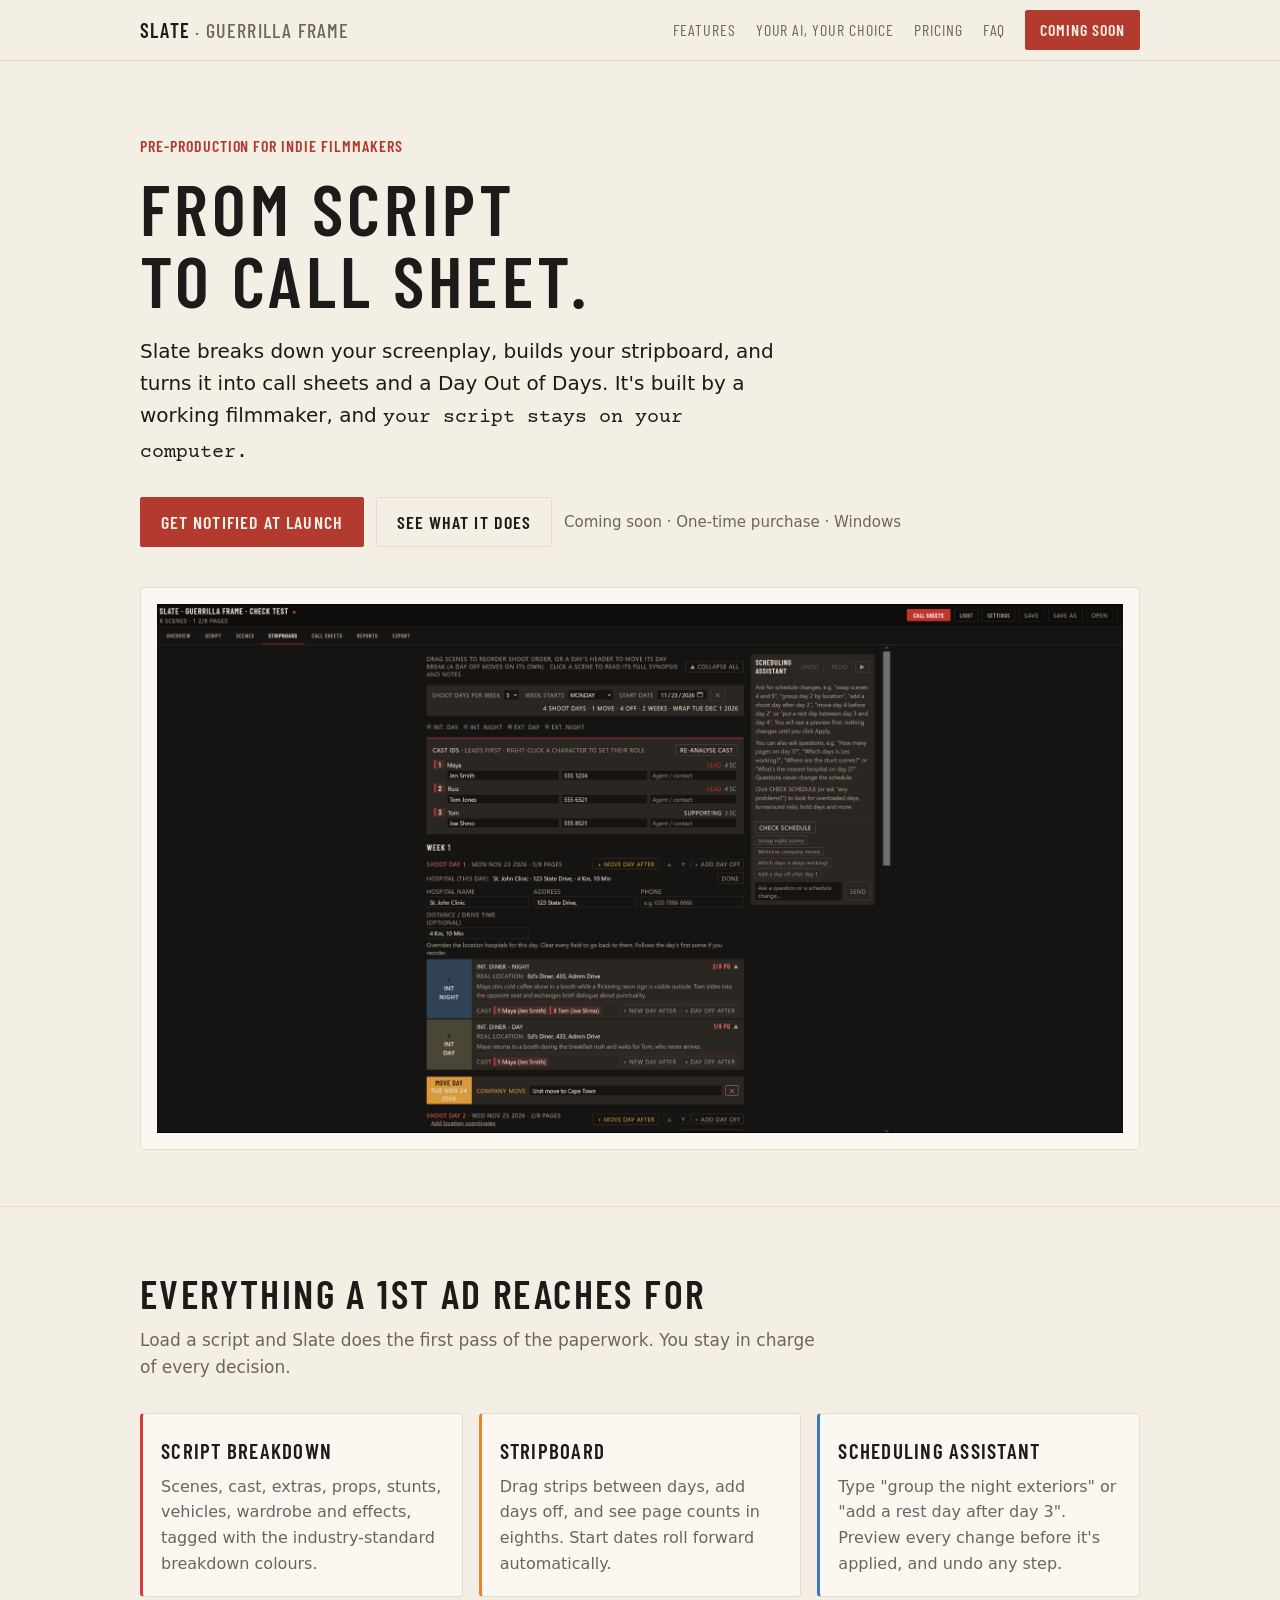
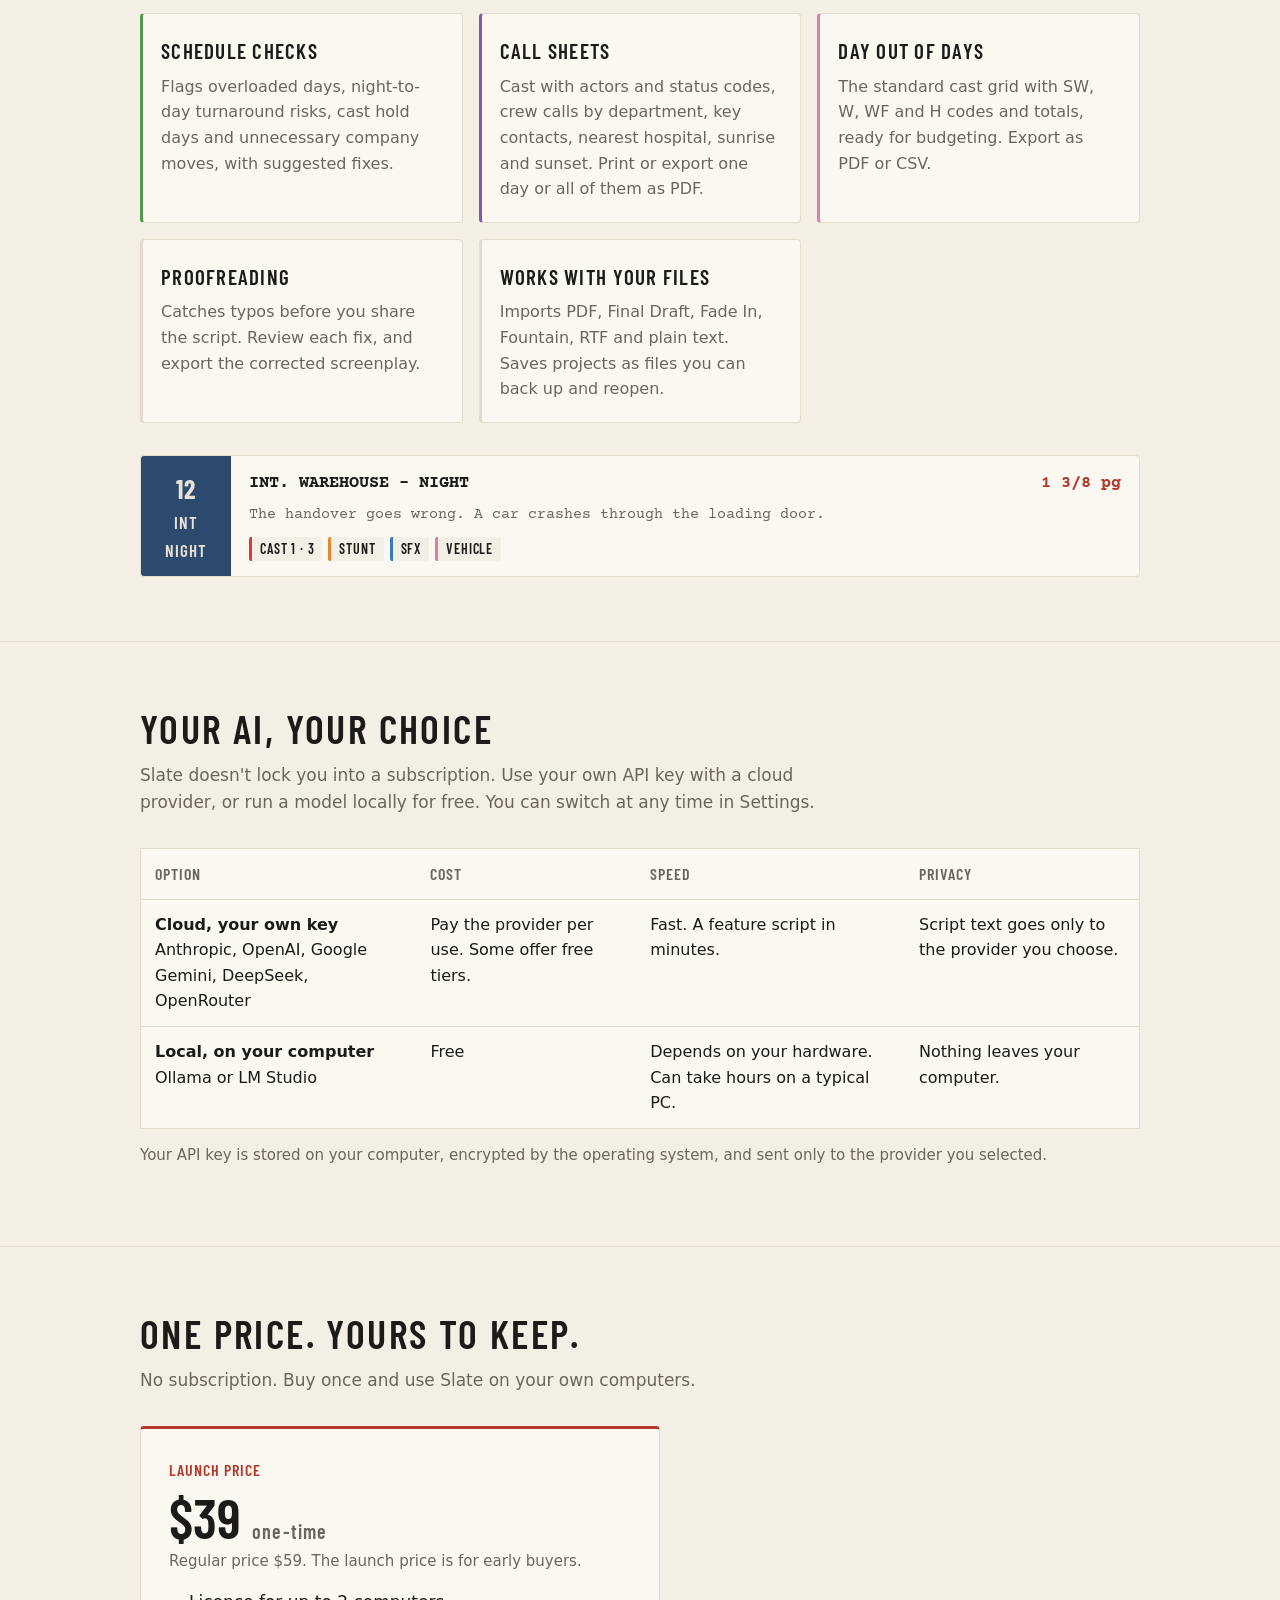
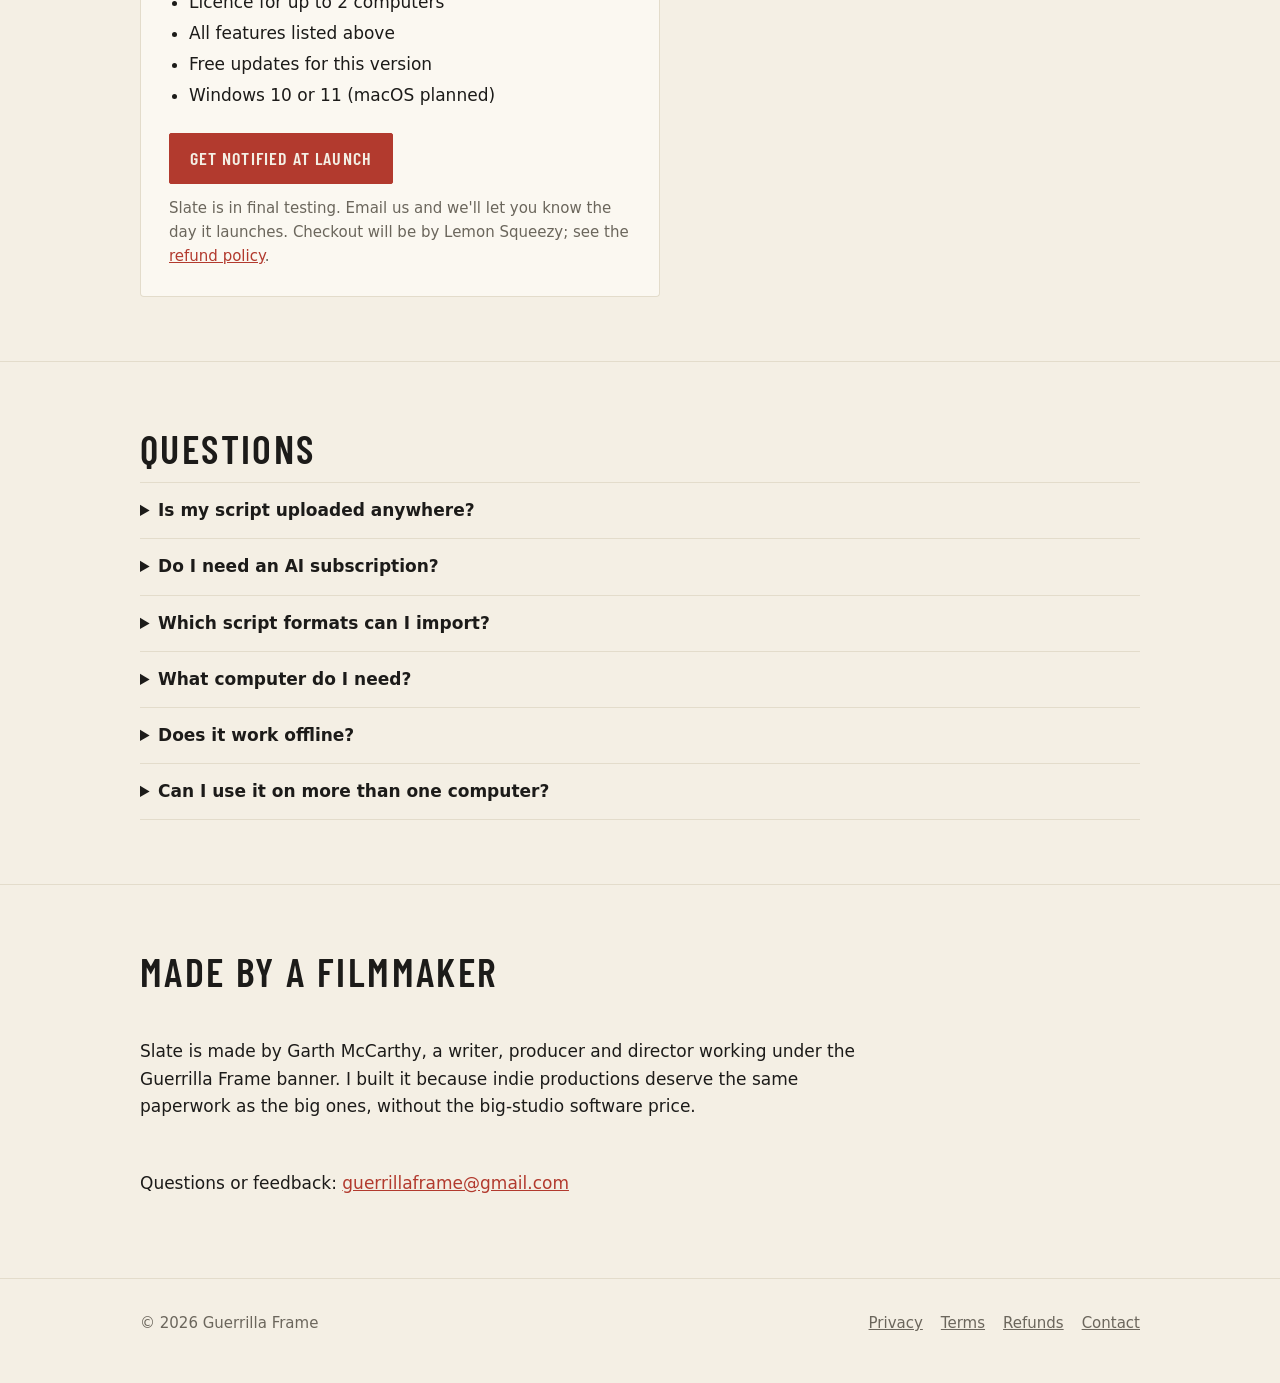
==== index.html @ 8485ee30 "Add files via upload" ====
<!DOCTYPE html>
<html lang="en">
<head>
  <meta charset="utf-8">
  <meta name="viewport" content="width=device-width, initial-scale=1">
  <title>Slate · Script breakdown and scheduling for indie filmmakers · Guerrilla Frame</title>
  <meta name="description" content="Slate breaks down your screenplay, builds a stripboard, and produces call sheets and Day Out of Days reports. A one-time purchase for indie and micro-budget filmmakers.">
  <link rel="preconnect" href="https://fonts.googleapis.com">
  <link rel="preconnect" href="https://fonts.gstatic.com" crossorigin>
  <link href="https://fonts.googleapis.com/css2?family=Barlow+Condensed:wght@500;600&family=Courier+Prime:wght@400;700&display=swap" rel="stylesheet">
  <link rel="stylesheet" href="styles.css">
</head>
<body>

<header class="site-header">
  <div class="wrap">
    <a class="brand" href="#top">Slate <span>· Guerrilla Frame</span></a>
    <nav class="nav">
      <a href="#features">Features</a>
      <a href="#ai">Your AI, your choice</a>
      <a href="#pricing">Pricing</a>
      <a href="#faq">FAQ</a>
      <!-- EDIT at launch: change to "Buy Slate" linking to your Lemon Squeezy checkout -->
      <a class="btn btn-primary" href="#pricing">Coming soon</a>
    </nav>
  </div>
</header>

<main id="top">

  <!-- HERO -->
  <div class="hero">
    <div class="wrap">
      <p class="kicker">Pre-production for indie filmmakers</p>
      <h1>From script<br>to call sheet.</h1>
      <p class="lede">Slate breaks down your screenplay, builds your stripboard, and turns it into call sheets and a Day Out of Days. It's built by a working filmmaker, and <span class="mono">your script stays on your computer.</span></p>
      <div class="cta-row">
        <!-- EDIT at launch: change to "Buy Slate" linking to your Lemon Squeezy checkout -->
        <a class="btn btn-primary" href="mailto:guerrillaframe@gmail.com?subject=Notify%20me%20when%20Slate%20launches">Get notified at launch</a>
        <a class="btn btn-ghost" href="#features">See what it does</a>
        <span class="cta-note">Coming soon · One-time purchase · Windows</span>
      </div>

      <div class="shot"><img src="img/stripboard.png" alt="Slate stripboard with the scheduling assistant"></div>
    </div>
  </div>

  <!-- FEATURES -->
  <section id="features">
    <div class="wrap">
      <h2>Everything a 1st AD reaches for</h2>
      <p class="section-intro">Load a script and Slate does the first pass of the paperwork. You stay in charge of every decision.</p>

      <div class="grid">
        <div class="card c-cast">
          <h3>Script breakdown</h3>
          <p>Scenes, cast, extras, props, stunts, vehicles, wardrobe and effects, tagged with the industry-standard breakdown colours.</p>
        </div>
        <div class="card c-stunt">
          <h3>Stripboard</h3>
          <p>Drag strips between days, add days off, and see page counts in eighths. Start dates roll forward automatically.</p>
        </div>
        <div class="card c-sfx">
          <h3>Scheduling assistant</h3>
          <p>Type "group the night exteriors" or "add a rest day after day 3". Preview every change before it's applied, and undo any step.</p>
        </div>
        <div class="card c-extras">
          <h3>Schedule checks</h3>
          <p>Flags overloaded days, night-to-day turnaround risks, cast hold days and unnecessary company moves, with suggested fixes.</p>
        </div>
        <div class="card c-props">
          <h3>Call sheets</h3>
          <p>Cast with actors and status codes, crew calls by department, key contacts, nearest hospital, sunrise and sunset. Print or export one day or all of them as PDF.</p>
        </div>
        <div class="card c-vehicle">
          <h3>Day Out of Days</h3>
          <p>The standard cast grid with SW, W, WF and H codes and totals, ready for budgeting. Export as PDF or CSV.</p>
        </div>
        <div class="card">
          <h3>Proofreading</h3>
          <p>Catches typos before you share the script. Review each fix, and export the corrected screenplay.</p>
        </div>
        <div class="card">
          <h3>Works with your files</h3>
          <p>Imports PDF, Final Draft, Fade In, Fountain, RTF and plain text. Saves projects as files you can back up and reopen.</p>
        </div>
      </div>

      <div class="strip" aria-label="Example stripboard strip">
        <div class="strip-num"><b>12</b><span>INT</span><span>NIGHT</span></div>
        <div class="strip-body">
          <div class="strip-head"><span>INT. WAREHOUSE - NIGHT</span><span class="pg">1 3/8 pg</span></div>
          <p>The handover goes wrong. A car crashes through the loading door.</p>
          <div class="tags">
            <span class="strip-tag t-cast">Cast 1 · 3</span>
            <span class="strip-tag t-stunt">Stunt</span>
            <span class="strip-tag t-sfx">SFX</span>
            <span class="strip-tag t-veh">Vehicle</span>
          </div>
        </div>
      </div>
    </div>
  </section>

  <!-- AI CHOICE -->
  <section id="ai">
    <div class="wrap">
      <h2>Your AI, your choice</h2>
      <p class="section-intro">Slate doesn't lock you into a subscription. Use your own API key with a cloud provider, or run a model locally for free. You can switch at any time in Settings.</p>

      <div class="table-scroll">
        <table>
          <thead>
            <tr><th>Option</th><th>Cost</th><th>Speed</th><th>Privacy</th></tr>
          </thead>
          <tbody>
            <tr>
              <td><b>Cloud, your own key</b><br>Anthropic, OpenAI, Google Gemini, DeepSeek, OpenRouter</td>
              <td>Pay the provider per use. Some offer free tiers.</td>
              <td>Fast. A feature script in minutes.</td>
              <td>Script text goes only to the provider you choose.</td>
            </tr>
            <tr>
              <td><b>Local, on your computer</b><br>Ollama or LM Studio</td>
              <td>Free</td>
              <td>Depends on your hardware. Can take hours on a typical PC.</td>
              <td>Nothing leaves your computer.</td>
            </tr>
          </tbody>
        </table>
      </div>
      <p class="cta-note" style="margin-top:14px">Your API key is stored on your computer, encrypted by the operating system, and sent only to the provider you selected.</p>
    </div>
  </section>

  <!-- PRICING -->
  <section id="pricing">
    <div class="wrap">
      <h2>One price. Yours to keep.</h2>
      <p class="section-intro">No subscription. Buy once and use Slate on your own computers.</p>

      <div class="price-box">
        <p class="kicker" style="margin-bottom:6px">Launch price</p>
        <p class="price">$39 <small>one-time</small></p>
        <p class="cta-note" style="margin:0">Regular price $59. The launch price is for early buyers.</p>
        <ul>
          <!-- EDIT: match the activation limit you set in Lemon Squeezy -->
          <li>Licence for up to 2 computers</li>
          <li>All features listed above</li>
          <li>Free updates for this version</li>
          <li>Windows 10 or 11 (macOS planned)</li>
        </ul>
        <!-- EDIT at launch: change to "Buy Slate" linking to your Lemon Squeezy checkout -->
        <a class="btn btn-primary" href="mailto:guerrillaframe@gmail.com?subject=Notify%20me%20when%20Slate%20launches">Get notified at launch</a>
        <p class="cta-note" style="margin:12px 0 0">Slate is in final testing. Email us and we'll let you know the day it launches. Checkout will be by Lemon Squeezy; see the <a href="refunds.html">refund policy</a>.</p>
      </div>
    </div>
  </section>

  <!-- FAQ -->
  <section id="faq">
    <div class="wrap">
      <h2>Questions</h2>
      <details>
        <summary>Is my script uploaded anywhere?</summary>
        <p>Not by Slate. Projects are saved on your computer. If you use a cloud AI provider, the script text is sent to that provider to do the analysis, under their terms. If you use a local model through Ollama or LM Studio, nothing leaves your computer.</p>
      </details>
      <details>
        <summary>Do I need an AI subscription?</summary>
        <p>No. You can run a free local model, or use your own API key with a cloud provider and pay only for what you use.</p>
      </details>
      <details>
        <summary>Which script formats can I import?</summary>
        <p>PDF (with selectable text), Final Draft (.fdx), Fade In, Fountain, RTF and plain text.</p>
      </details>
      <details>
        <summary>What computer do I need?</summary>
        <p>Windows 10 or 11. Cloud AI works on any reasonable machine. Running AI locally needs a strong computer: a recent graphics card with at least 12 GB of video memory and 32 GB or more of RAM is a sensible starting point, and it is much slower than cloud AI.</p>
      </details>
      <details>
        <summary>Does it work offline?</summary>
        <p>Yes, with a local AI model. Your schedule, call sheets and reports are always available offline. Weather forecasts need an internet connection; sunrise and sunset don't.</p>
      </details>
      <details>
        <summary>Can I use it on more than one computer?</summary>
        <!-- EDIT: match your activation limit -->
        <p>Yes, on up to 2 computers. You can move your licence to a new computer from Settings.</p>
      </details>
    </div>
  </section>

  <!-- ABOUT -->
  <section id="about">
    <div class="wrap"><div class="about">
      <h2>Made by a filmmaker</h2>
      <!-- EDIT: personalise this -->
      <p>Slate is made by Garth McCarthy, a writer, producer and director working under the Guerrilla Frame banner. I built it because indie productions deserve the same paperwork as the big ones, without the big-studio software price.</p>
      <!-- EDIT: replace with your contact address -->
      <p>Questions or feedback: <a href="mailto:guerrillaframe@gmail.com">guerrillaframe@gmail.com</a></p>
    </div></div>
  </section>

</main>

<footer>
  <div class="wrap">
    <span>© <span id="year">2026</span> Guerrilla Frame</span>
    <nav>
      <a href="privacy.html">Privacy</a>
      <a href="terms.html">Terms</a>
      <a href="refunds.html">Refunds</a>
      <a href="mailto:guerrillaframe@gmail.com">Contact</a>
    </nav>
  </div>
</footer>

<script>
  document.getElementById('year').textContent = new Date().getFullYear();
</script>
</body>
</html>
---- styles.css ----
/* Guerrilla Frame / Slate site styles
   Light theme "Script page", dark theme "Darkroom" (follows the visitor's OS setting). */

:root {
  --bg: #F4EFE4;
  --panel: #FBF8F1;
  --rule: #E3DCCB;
  --text: #1C1B19;
  --text-muted: #6B665C;
  --accent: #B23A2E;
  --accent-text: #F4EFE4;
  --info: #8FB3D9;
  --cast: #D93B3B;
  --stunt: #E8862E;
  --extras: #4E9A4A;
  --sfx: #3B78C2;
  --props: #8456B8;
  --vehicle: #E07AA8;
  --header-bg: #F4EFE4;
}

@media (prefers-color-scheme: dark) {
  :root {
    --bg: #161412;
    --panel: #2A2622;
    --rule: #3A3530;
    --text: #E8E1D6;
    --text-muted: #A39A8C;
    --accent: #C2352B;
    --accent-text: #E8E1D6;
    --info: #D99A3D;
    --header-bg: #0E0D0C;
  }
}

* { box-sizing: border-box; }

html { scroll-behavior: smooth; }

body {
  margin: 0;
  background: var(--bg);
  color: var(--text);
  font: 17px/1.6 system-ui, -apple-system, "Segoe UI", Roboto, sans-serif;
}

a { color: var(--accent); }
a:hover { text-decoration: none; }

.wrap { max-width: 1040px; margin: 0 auto; padding: 0 20px; }

/* Header */
.site-header {
  background: var(--header-bg);
  border-bottom: 1px solid var(--rule);
  position: sticky; top: 0; z-index: 10;
}
.site-header .wrap {
  display: flex; align-items: center; justify-content: space-between;
  gap: 16px; min-height: 60px;
}
.brand, .nav a, h1, h2, h3, .kicker, .btn, .strip-tag, th {
  font-family: "Barlow Condensed", system-ui, sans-serif;
  text-transform: uppercase;
  letter-spacing: 0.06em;
}
.brand { font-weight: 600; font-size: 20px; color: var(--text); text-decoration: none; }
.brand span { color: var(--text-muted); font-weight: 500; }
.nav { display: flex; gap: 20px; align-items: center; flex-wrap: wrap; }
.nav a { color: var(--text-muted); text-decoration: none; font-size: 16px; }
.nav a:hover { color: var(--text); }

/* Buttons */
.btn {
  display: inline-block; padding: 10px 20px; border-radius: 2px;
  font-weight: 600; font-size: 18px; text-decoration: none;
  border: 1px solid var(--accent);
}
.btn-primary { background: var(--accent); color: var(--accent-text); }
.btn-primary:hover { filter: brightness(1.08); }
.btn-ghost { color: var(--text); border-color: var(--rule); }
.btn-ghost:hover { border-color: var(--text-muted); }
.nav .btn { color: var(--accent-text); padding: 6px 14px; font-size: 16px; }

/* Hero */
.hero { padding: 72px 0 56px; border-bottom: 1px solid var(--rule); }
.kicker { color: var(--accent); font-size: 16px; font-weight: 600; margin: 0 0 12px; }
h1 { font-size: clamp(40px, 7vw, 72px); line-height: 1; margin: 0 0 20px; font-weight: 600; }
.lede { font-size: 20px; max-width: 640px; margin: 0 0 28px; }
.lede .mono, .mono { font-family: "Courier Prime", "Courier New", monospace; }
.cta-row { display: flex; gap: 12px; flex-wrap: wrap; align-items: center; }
.cta-note { color: var(--text-muted); font-size: 15px; }

/* Sections */
section { padding: 64px 0; border-bottom: 1px solid var(--rule); }
h2 { font-size: clamp(28px, 4vw, 40px); margin: 0 0 12px; font-weight: 600; line-height: 1.1; }
.section-intro { color: var(--text-muted); max-width: 680px; margin: 0 0 32px; }
h3 { font-size: 21px; margin: 0 0 6px; font-weight: 600; }

/* Screenshot placeholders */
.shot {
  margin-top: 40px; border: 1px solid var(--rule); border-radius: 4px;
  background: var(--panel); aspect-ratio: 16 / 9;
  display: flex; align-items: center; justify-content: center;
  color: var(--text-muted); font-family: "Courier Prime", monospace; font-size: 15px;
  text-align: center; padding: 16px; overflow: hidden;
}
.shot img { width: 100%; height: 100%; object-fit: cover; display: block; }

/* Feature grid */
.grid { display: grid; grid-template-columns: repeat(auto-fit, minmax(280px, 1fr)); gap: 16px; }
.card {
  background: var(--panel); border: 1px solid var(--rule); border-radius: 4px;
  padding: 20px 20px 20px 18px; border-left: 3px solid var(--rule);
}
.card p { margin: 0; color: var(--text-muted); font-size: 16px; }
.card.c-cast { border-left-color: var(--cast); }
.card.c-stunt { border-left-color: var(--stunt); }
.card.c-extras { border-left-color: var(--extras); }
.card.c-sfx { border-left-color: var(--sfx); }
.card.c-props { border-left-color: var(--props); }
.card.c-vehicle { border-left-color: var(--vehicle); }

/* Strip sample */
.strip {
  display: grid; grid-template-columns: 90px 1fr; margin-top: 32px;
  border: 1px solid var(--rule); border-radius: 4px; overflow: hidden; background: var(--panel);
}
.strip-num {
  background: #2C4A6E; color: #E8E1D6; display: flex; flex-direction: column;
  align-items: center; justify-content: center; font-family: "Barlow Condensed", sans-serif;
  font-weight: 600; letter-spacing: 0.06em; padding: 12px 4px;
}
.strip-num b { font-size: 26px; }
.strip-body { padding: 14px 18px; }
.strip-head { font-family: "Courier Prime", monospace; font-weight: 700; display: flex; justify-content: space-between; gap: 8px; }
.strip-head .pg { color: var(--accent); }
.strip-body p { margin: 6px 0 10px; font-family: "Courier Prime", monospace; color: var(--text-muted); font-size: 15px; }
.tags { display: flex; gap: 6px; flex-wrap: wrap; }
.strip-tag { font-size: 14px; padding: 1px 8px; border-radius: 2px; border-left: 3px solid; background: var(--bg); font-weight: 600; }
.t-cast { border-color: var(--cast); }
.t-stunt { border-color: var(--stunt); }
.t-sfx { border-color: var(--sfx); }
.t-veh { border-color: var(--vehicle); }

/* AI choice table */
table { width: 100%; border-collapse: collapse; background: var(--panel); border: 1px solid var(--rule); }
th, td { text-align: left; padding: 12px 14px; border-bottom: 1px solid var(--rule); vertical-align: top; }
th { font-size: 16px; color: var(--text-muted); font-weight: 600; }
td { font-size: 16px; }
tr:last-child td { border-bottom: 0; }
.table-scroll { overflow-x: auto; }

/* Pricing */
.price-box {
  background: var(--panel); border: 1px solid var(--rule); border-top: 3px solid var(--accent);
  border-radius: 4px; padding: 28px; max-width: 520px;
}
.price { font-family: "Barlow Condensed", sans-serif; font-size: 56px; font-weight: 600; line-height: 1; margin: 0 0 4px; }
.price small { font-size: 20px; color: var(--text-muted); letter-spacing: 0.06em; }
.price-box ul { padding-left: 20px; margin: 16px 0 24px; }
.price-box li { margin-bottom: 4px; }

/* FAQ */
details { border-bottom: 1px solid var(--rule); padding: 14px 0; }
details:first-of-type { border-top: 1px solid var(--rule); }
summary { cursor: pointer; font-weight: 600; }
details p { margin: 10px 0 0; color: var(--text-muted); }

/* About */
.about { display: grid; grid-template-columns: 1fr; gap: 16px; max-width: 720px; }

/* Footer */
footer { padding: 32px 0 48px; color: var(--text-muted); font-size: 15px; }
footer .wrap { display: flex; justify-content: space-between; gap: 16px; flex-wrap: wrap; }
footer a { color: var(--text-muted); }
footer nav { display: flex; gap: 18px; flex-wrap: wrap; }

/* Legal pages */
.legal { padding: 48px 0 64px; max-width: 760px; }
.legal h1 { font-size: clamp(34px, 5vw, 48px); }
.legal h2 { font-size: 26px; margin-top: 36px; }
.draft-note {
  border: 1px solid var(--accent); border-radius: 2px; padding: 12px 16px;
  color: var(--accent); font-size: 15px; margin: 0 0 28px;
}

/* Focus visibility */
a:focus-visible, summary:focus-visible { outline: 2px solid var(--info); outline-offset: 2px; }

@media (max-width: 640px) {
  .nav a:not(.btn) { display: none; }
  .hero { padding: 48px 0 40px; }
  section { padding: 48px 0; }
  .strip { grid-template-columns: 64px 1fr; }
}
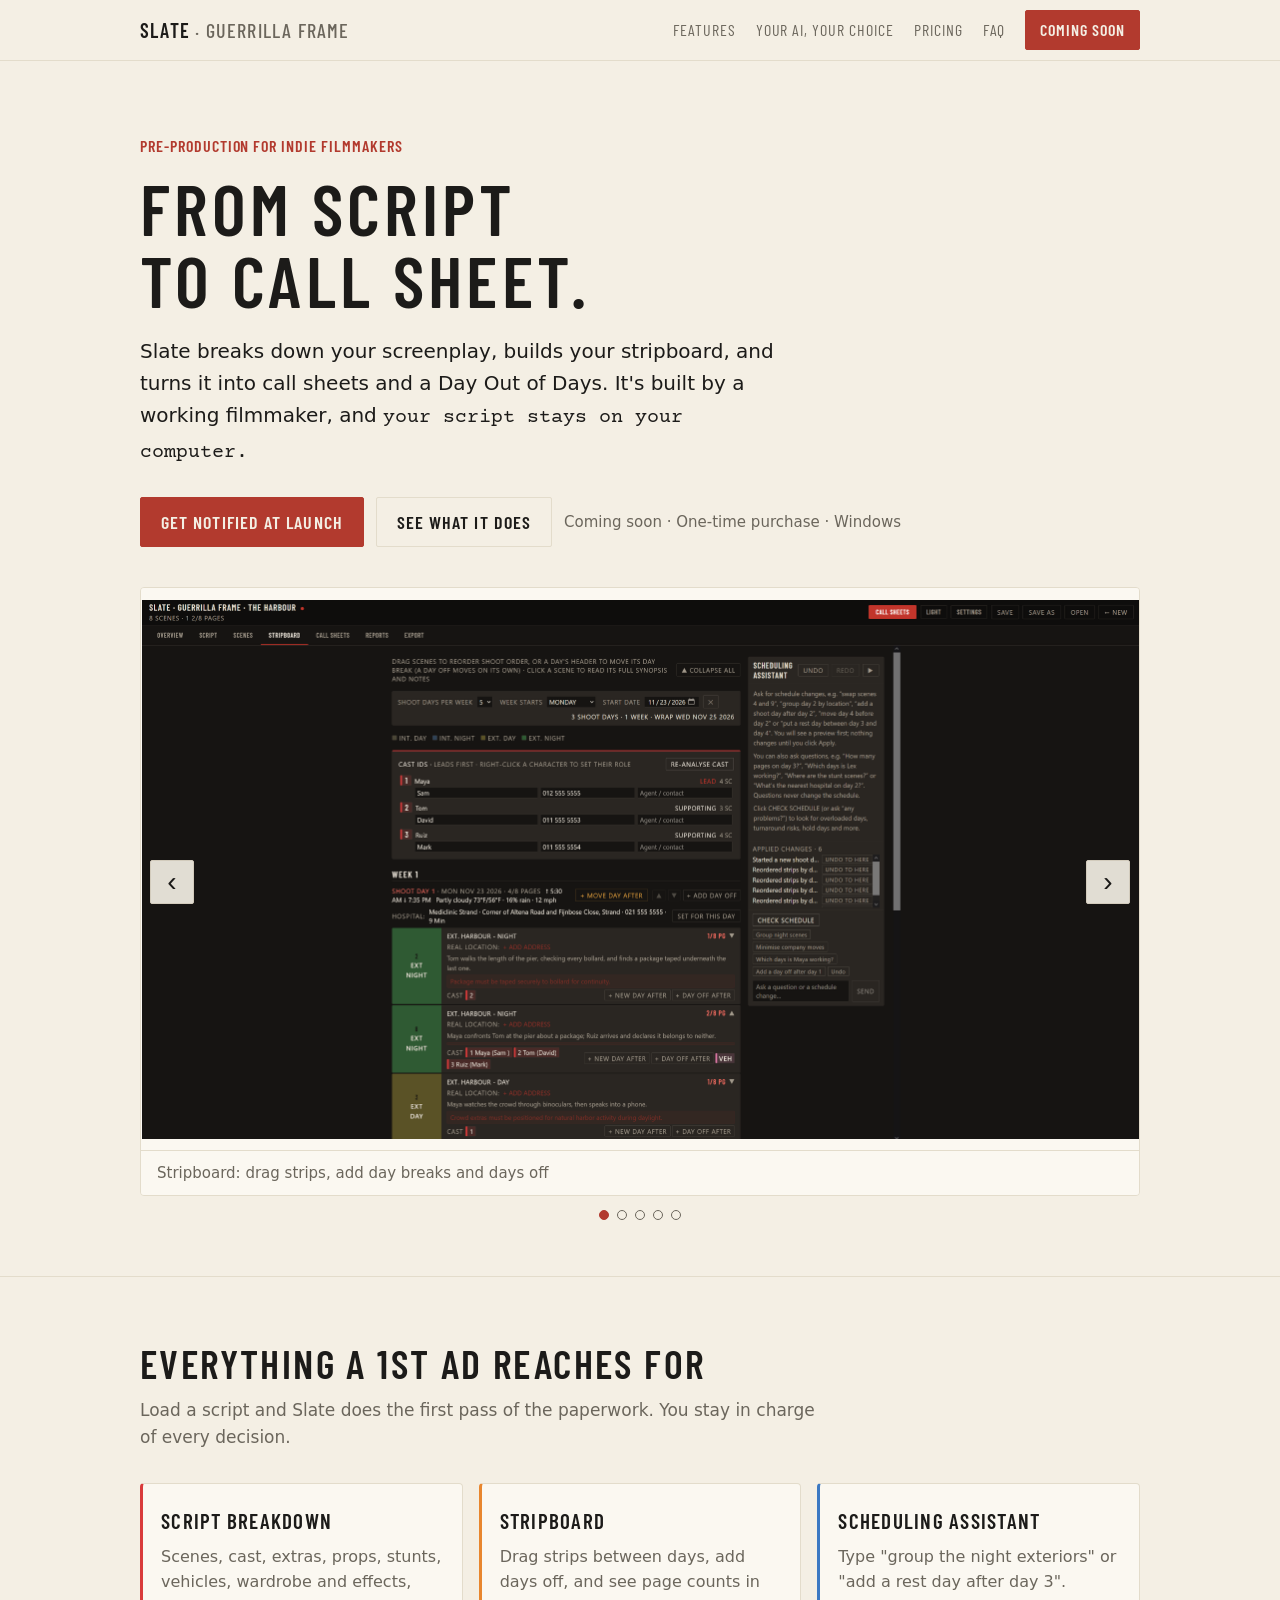
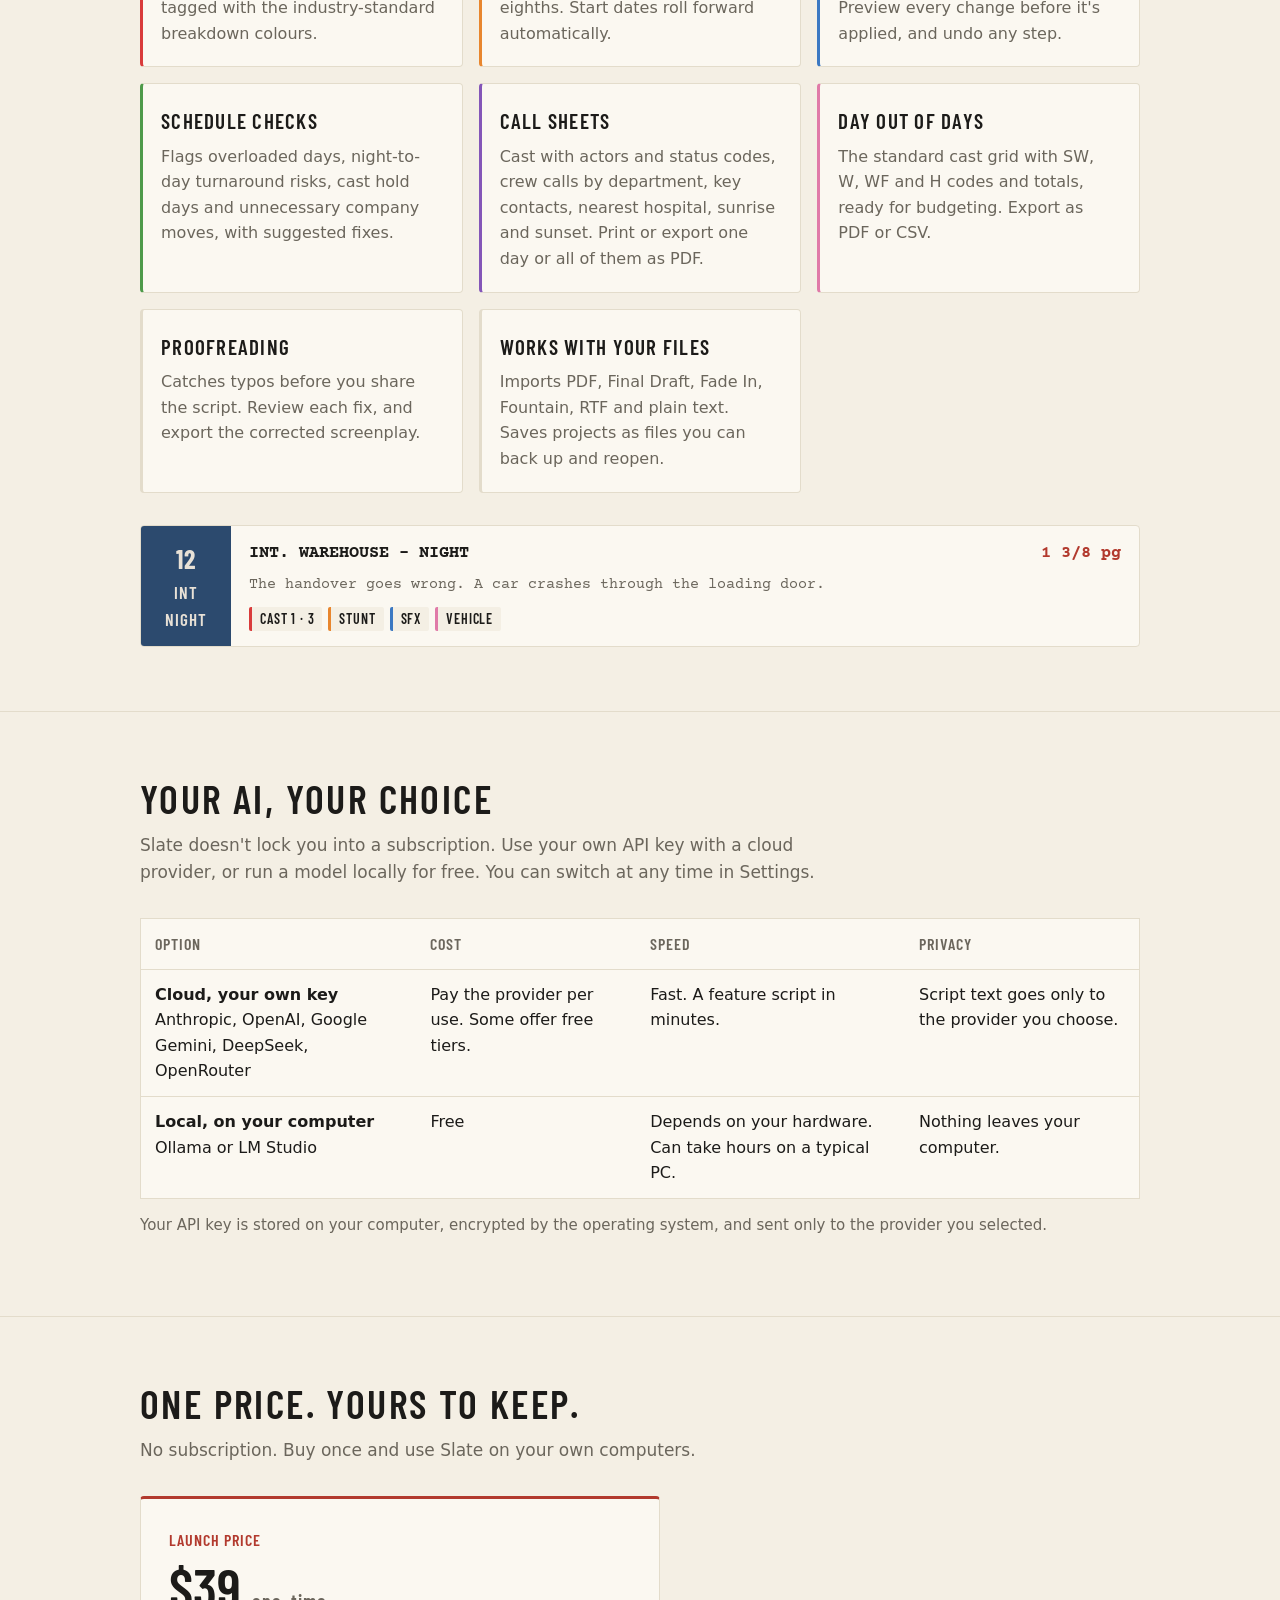
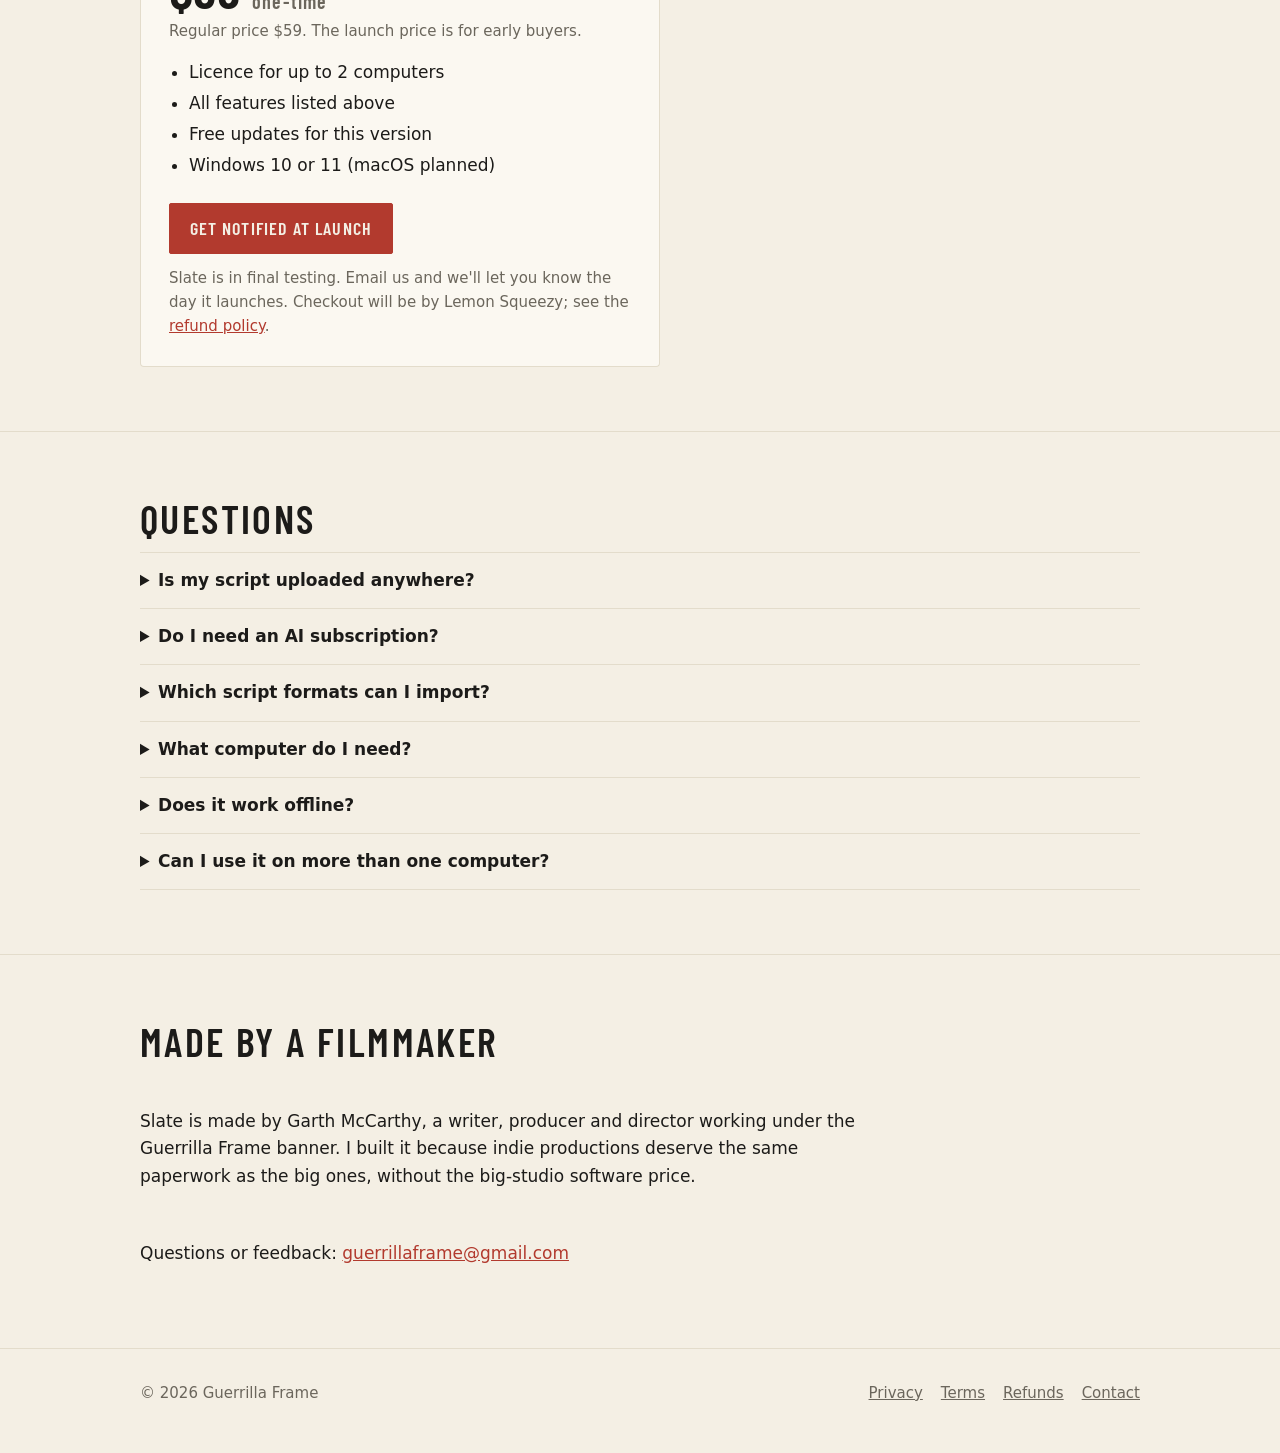
==== commit adea6865: "Add files via upload" ====
--- a/index.html
+++ b/index.html
@@ -41,7 +41,22 @@
         <span class="cta-note">Coming soon · One-time purchase · Windows</span>
       </div>
 
-      <div class="shot"><img src="img/stripboard.png" alt="Slate stripboard with the scheduling assistant"></div>
+      <!-- Screenshot gallery. To add a slide, copy one <figure> block and change the image name and caption. -->
+      <div class="gallery" aria-roledescription="carousel" aria-label="Slate screenshots">
+        <div class="gallery-track" tabindex="0">
+          <figure class="slide"><img src="img/stripboard.png" alt="Stripboard with shoot days, day off and colour-coded strips"><figcaption>Stripboard: drag strips, add day breaks and days off</figcaption></figure>
+          <figure class="slide"><img src="img/assistant.png" alt="Scheduling assistant chat with a proposed change" loading="lazy"><figcaption>Scheduling assistant: ask in plain English, preview, apply or undo</figcaption></figure>
+          <figure class="slide"><img src="img/script-1.png" alt="Script view with highlighted breakdown elements" loading="lazy"><figcaption>Script view with every element highlighted</figcaption></figure>
+          <figure class="slide"><img src="img/scene-breakdown-1.png" alt="Scene breakdown sheet" loading="lazy"><figcaption>Scene breakdown in the industry-standard colour code</figcaption></figure>
+          <figure class="slide"><img src="img/call-sheet-1.png" alt="Call sheet header with key contacts" loading="lazy"><figcaption>Call sheets with key contacts, hospital and sun times</figcaption></figure>
+          <figure class="slide"><img src="img/call-sheet-2.png" alt="Call sheet cast and crew calls" loading="lazy"><figcaption>Cast and crew calls, printable per day</figcaption></figure>
+          <figure class="slide"><img src="img/dood.png" alt="Day Out of Days report" loading="lazy"><figcaption>Day Out of Days with SW, W, WF and H codes</figcaption></figure>
+          <figure class="slide"><img src="img/overview.png" alt="Project overview" loading="lazy"><figcaption>Project overview: cast, locations and totals</figcaption></figure>
+        </div>
+        <button class="gallery-btn prev" type="button" aria-label="Previous screenshot">&#8249;</button>
+        <button class="gallery-btn next" type="button" aria-label="Next screenshot">&#8250;</button>
+        <div class="gallery-dots" role="tablist" aria-label="Choose screenshot"></div>
+      </div>
     </div>
   </div>
 
@@ -216,6 +231,66 @@
 
 <script>
   document.getElementById('year').textContent = new Date().getFullYear();
+
+  // Screenshot gallery: arrows, dots, keyboard and swipe (swipe uses native scroll snapping).
+  (function () {
+    var gallery = document.querySelector('.gallery');
+    if (!gallery) return;
+    var track = gallery.querySelector('.gallery-track');
+    var slides = Array.prototype.slice.call(track.querySelectorAll('.slide'));
+    var dotsBox = gallery.querySelector('.gallery-dots');
+    var current = 0;
+
+    slides.forEach(function (slide, i) {
+      var dot = document.createElement('button');
+      dot.type = 'button';
+      dot.setAttribute('role', 'tab');
+      dot.setAttribute('aria-label', 'Screenshot ' + (i + 1) + ' of ' + slides.length);
+      dot.addEventListener('click', function () { go(i); });
+      dotsBox.appendChild(dot);
+    });
+    var dots = Array.prototype.slice.call(dotsBox.children);
+
+    function go(i) {
+      i = (i + slides.length) % slides.length;
+      track.scrollTo({ left: slides[i].offsetLeft - track.offsetLeft, behavior: 'smooth' });
+    }
+    function mark(i) {
+      current = i;
+      dots.forEach(function (d, j) { d.setAttribute('aria-selected', j === i ? 'true' : 'false'); });
+    }
+
+    gallery.querySelector('.prev').addEventListener('click', function () { go(current - 1); });
+    gallery.querySelector('.next').addEventListener('click', function () { go(current + 1); });
+    track.addEventListener('keydown', function (e) {
+      if (e.key === 'ArrowLeft') { e.preventDefault(); go(current - 1); }
+      if (e.key === 'ArrowRight') { e.preventDefault(); go(current + 1); }
+    });
+
+    var t;
+    track.addEventListener('scroll', function () {
+      clearTimeout(t);
+      t = setTimeout(function () {
+        var i = Math.round(track.scrollLeft / track.clientWidth);
+        mark(Math.max(0, Math.min(slides.length - 1, i)));
+      }, 60);
+    });
+
+    // Hide slides whose image is missing, so a not-yet-uploaded screenshot never shows as broken.
+    slides.forEach(function (slide) {
+      var img = slide.querySelector('img');
+      img.addEventListener('error', function () {
+        var i = slides.indexOf(slide);
+        slide.remove(); slides.splice(i, 1);
+        if (dots[i]) { dots[i].remove(); dots.splice(i, 1); }
+        if (slides.length <= 1) gallery.classList.add('single');
+        dots.forEach(function (d, j) { d.setAttribute('aria-label', 'Screenshot ' + (j + 1) + ' of ' + slides.length); });
+        mark(Math.min(current, slides.length - 1));
+      });
+    });
+
+    mark(0);
+  })();
 </script>
 </body>
 </html>
--- a/styles.css
+++ b/styles.css
@@ -194,3 +194,38 @@
   section { padding: 48px 0; }
   .strip { grid-template-columns: 64px 1fr; }
 }
+
+/* Screenshot gallery */
+.gallery { position: relative; margin-top: 40px; }
+.gallery-track {
+  display: flex; overflow-x: auto; scroll-snap-type: x mandatory;
+  scroll-behavior: smooth; border: 1px solid var(--rule); border-radius: 4px;
+  background: var(--panel); scrollbar-width: none;
+}
+.gallery-track::-webkit-scrollbar { display: none; }
+.gallery-track:focus-visible { outline: 2px solid var(--info); outline-offset: 2px; }
+.slide { flex: 0 0 100%; margin: 0; scroll-snap-align: start; }
+.slide img { display: block; width: 100%; aspect-ratio: 16 / 9; object-fit: contain; background: var(--panel); }
+.slide figcaption {
+  padding: 10px 16px; font-size: 15px; color: var(--text-muted);
+  border-top: 1px solid var(--rule);
+}
+.gallery-btn {
+  position: absolute; top: calc(50% - 22px); transform: translateY(-50%);
+  width: 44px; height: 44px; border-radius: 2px; border: 1px solid var(--rule);
+  background: var(--bg); color: var(--text); font-size: 28px; line-height: 1;
+  cursor: pointer; opacity: 0.92;
+}
+.gallery-btn:hover { border-color: var(--text-muted); opacity: 1; }
+.gallery-btn:focus-visible { outline: 2px solid var(--info); outline-offset: 2px; }
+.gallery-btn.prev { left: 10px; }
+.gallery-btn.next { right: 10px; }
+.gallery-dots { display: flex; justify-content: center; gap: 8px; margin-top: 14px; }
+.gallery-dots button {
+  width: 10px; height: 10px; padding: 0; border-radius: 50%;
+  border: 1px solid var(--text-muted); background: transparent; cursor: pointer;
+}
+.gallery-dots button[aria-selected="true"] { background: var(--accent); border-color: var(--accent); }
+.gallery.single .gallery-btn, .gallery.single .gallery-dots { display: none; }
+@media (max-width: 640px) { .gallery-btn { width: 36px; height: 36px; font-size: 22px; } }
+@media (prefers-reduced-motion: reduce) { .gallery-track { scroll-behavior: auto; } }
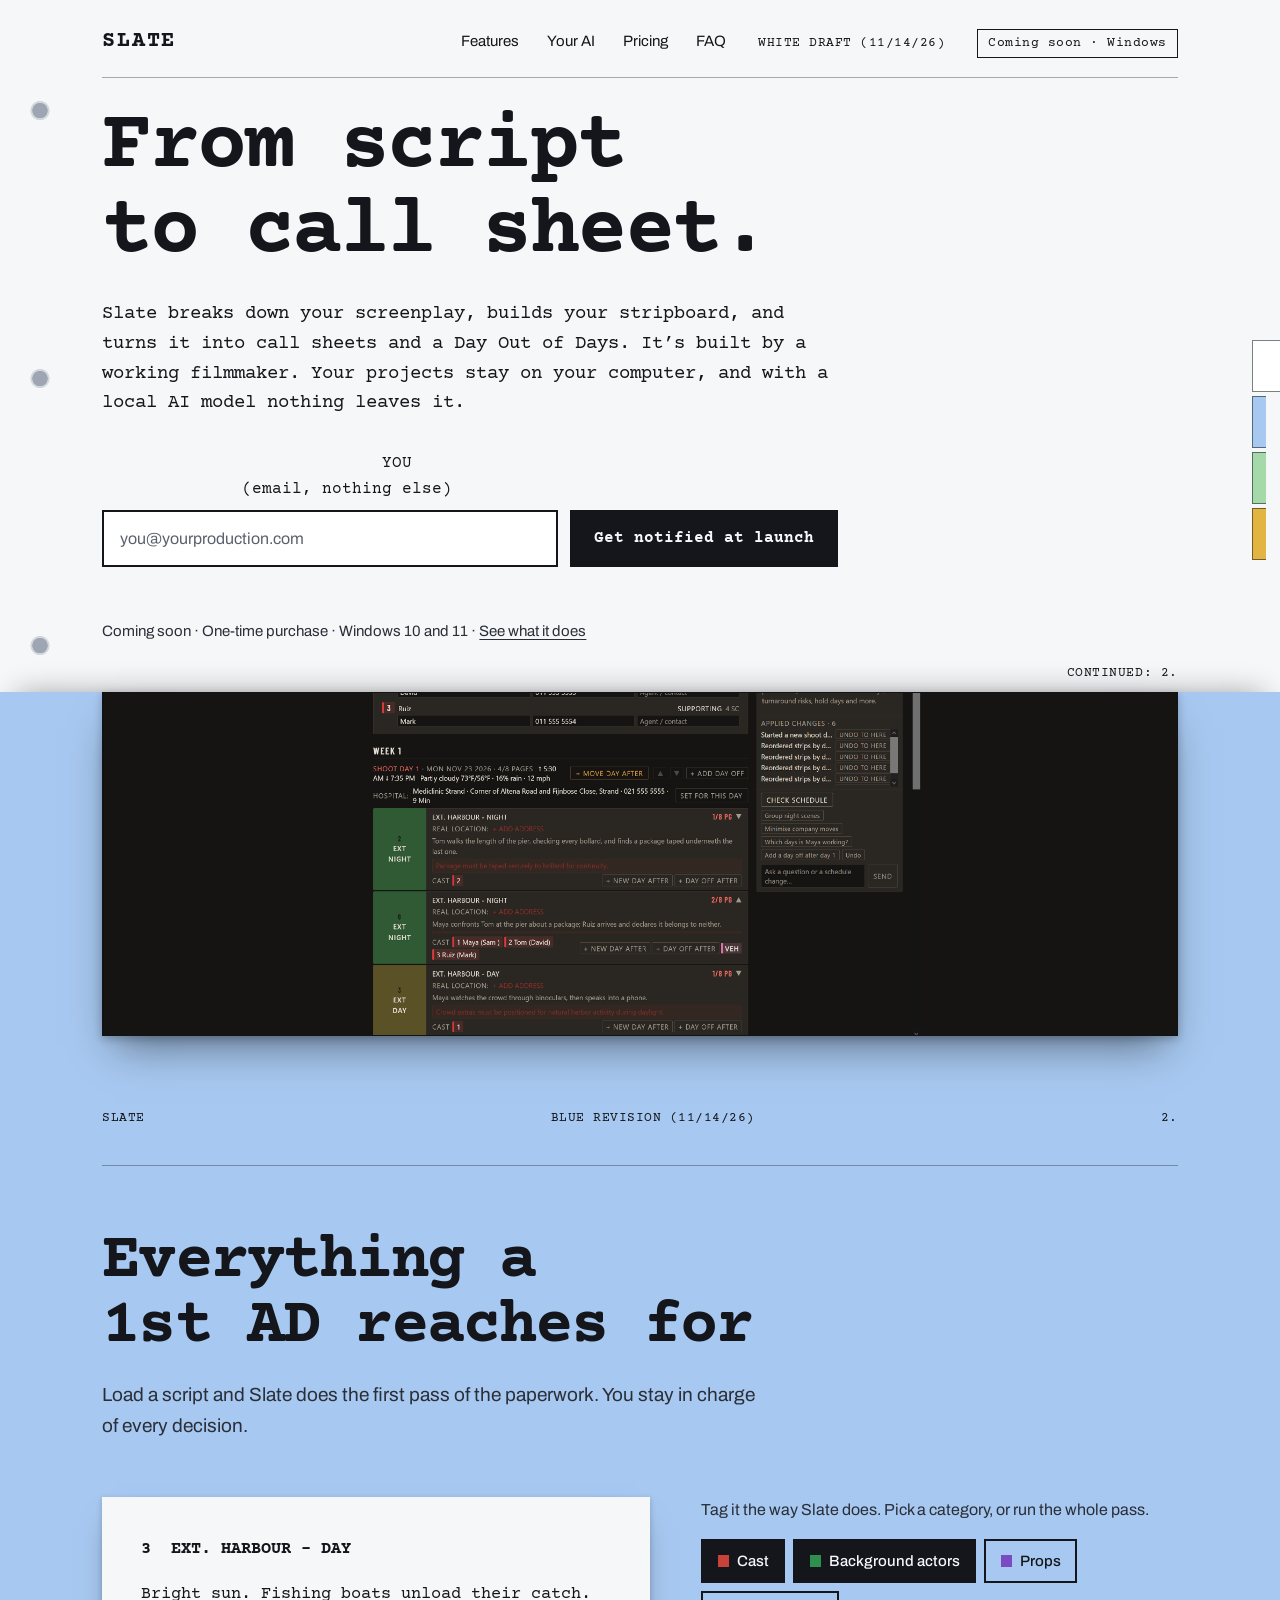
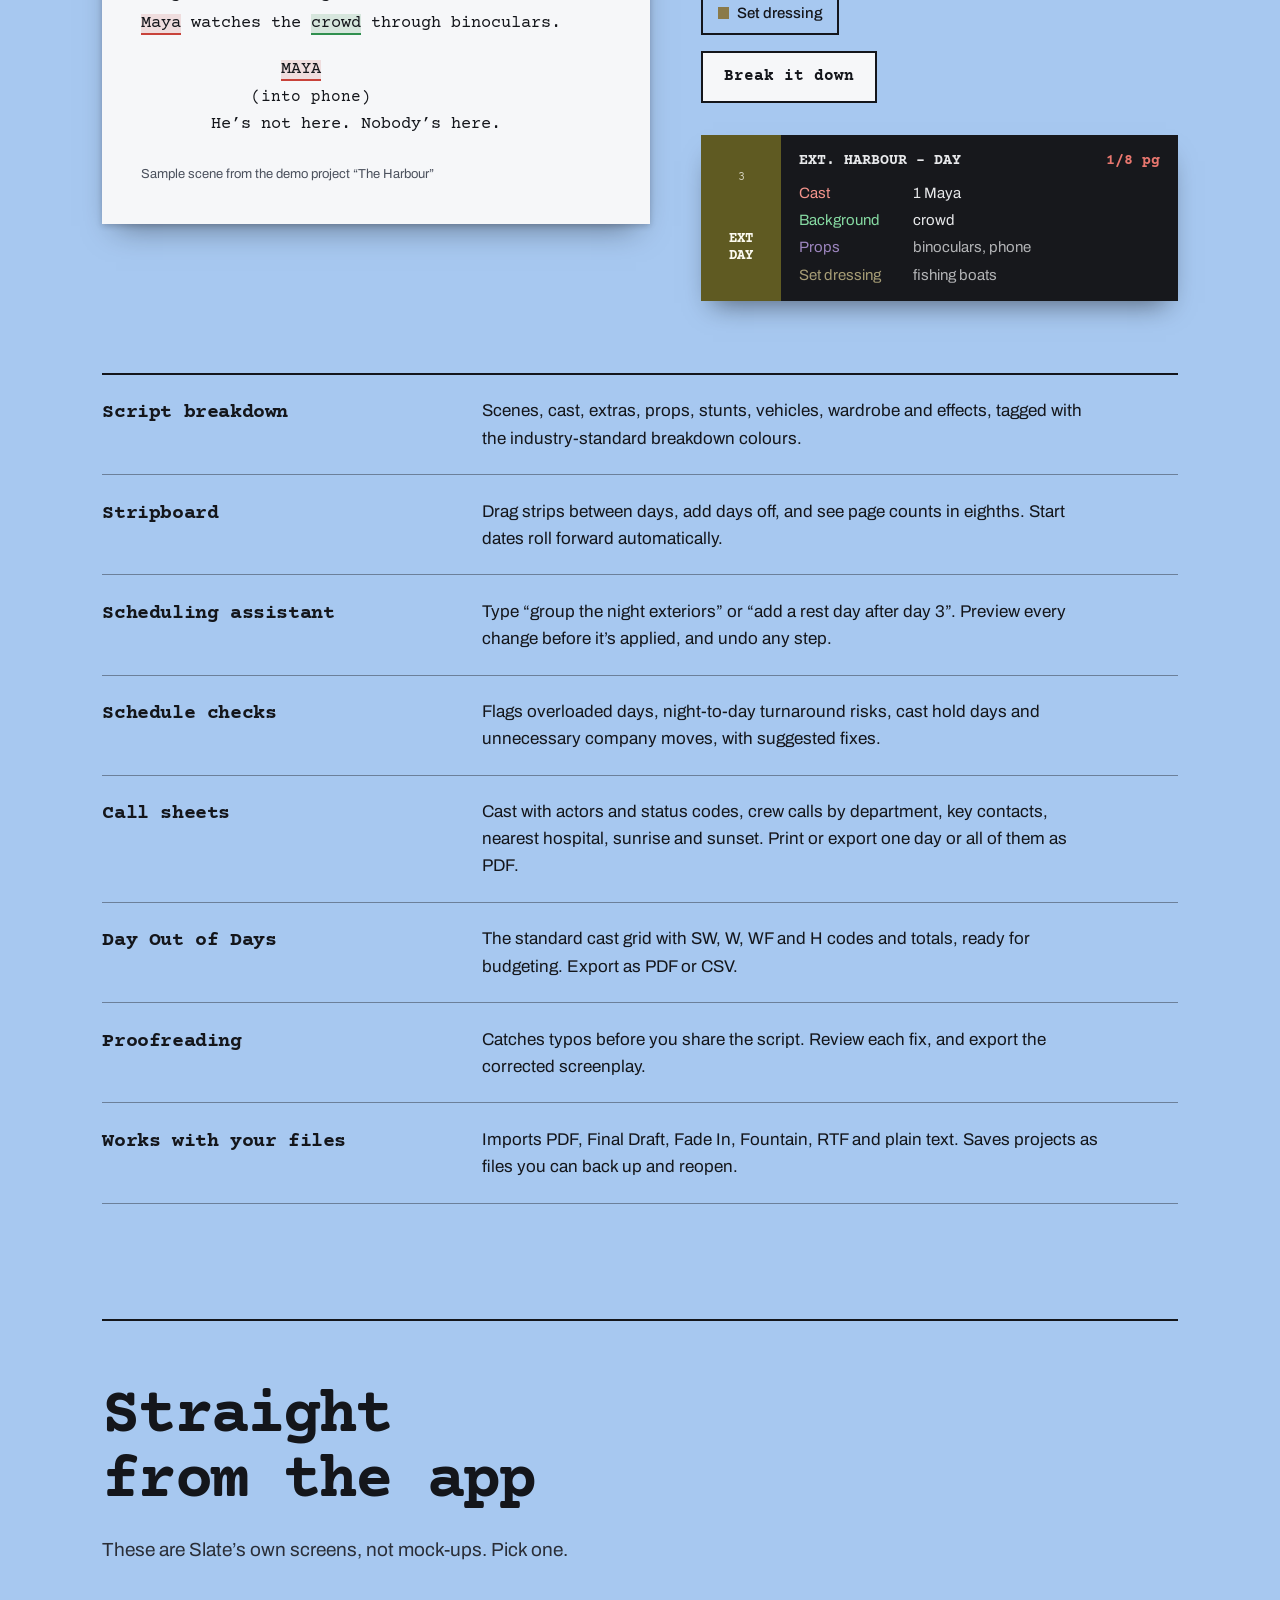
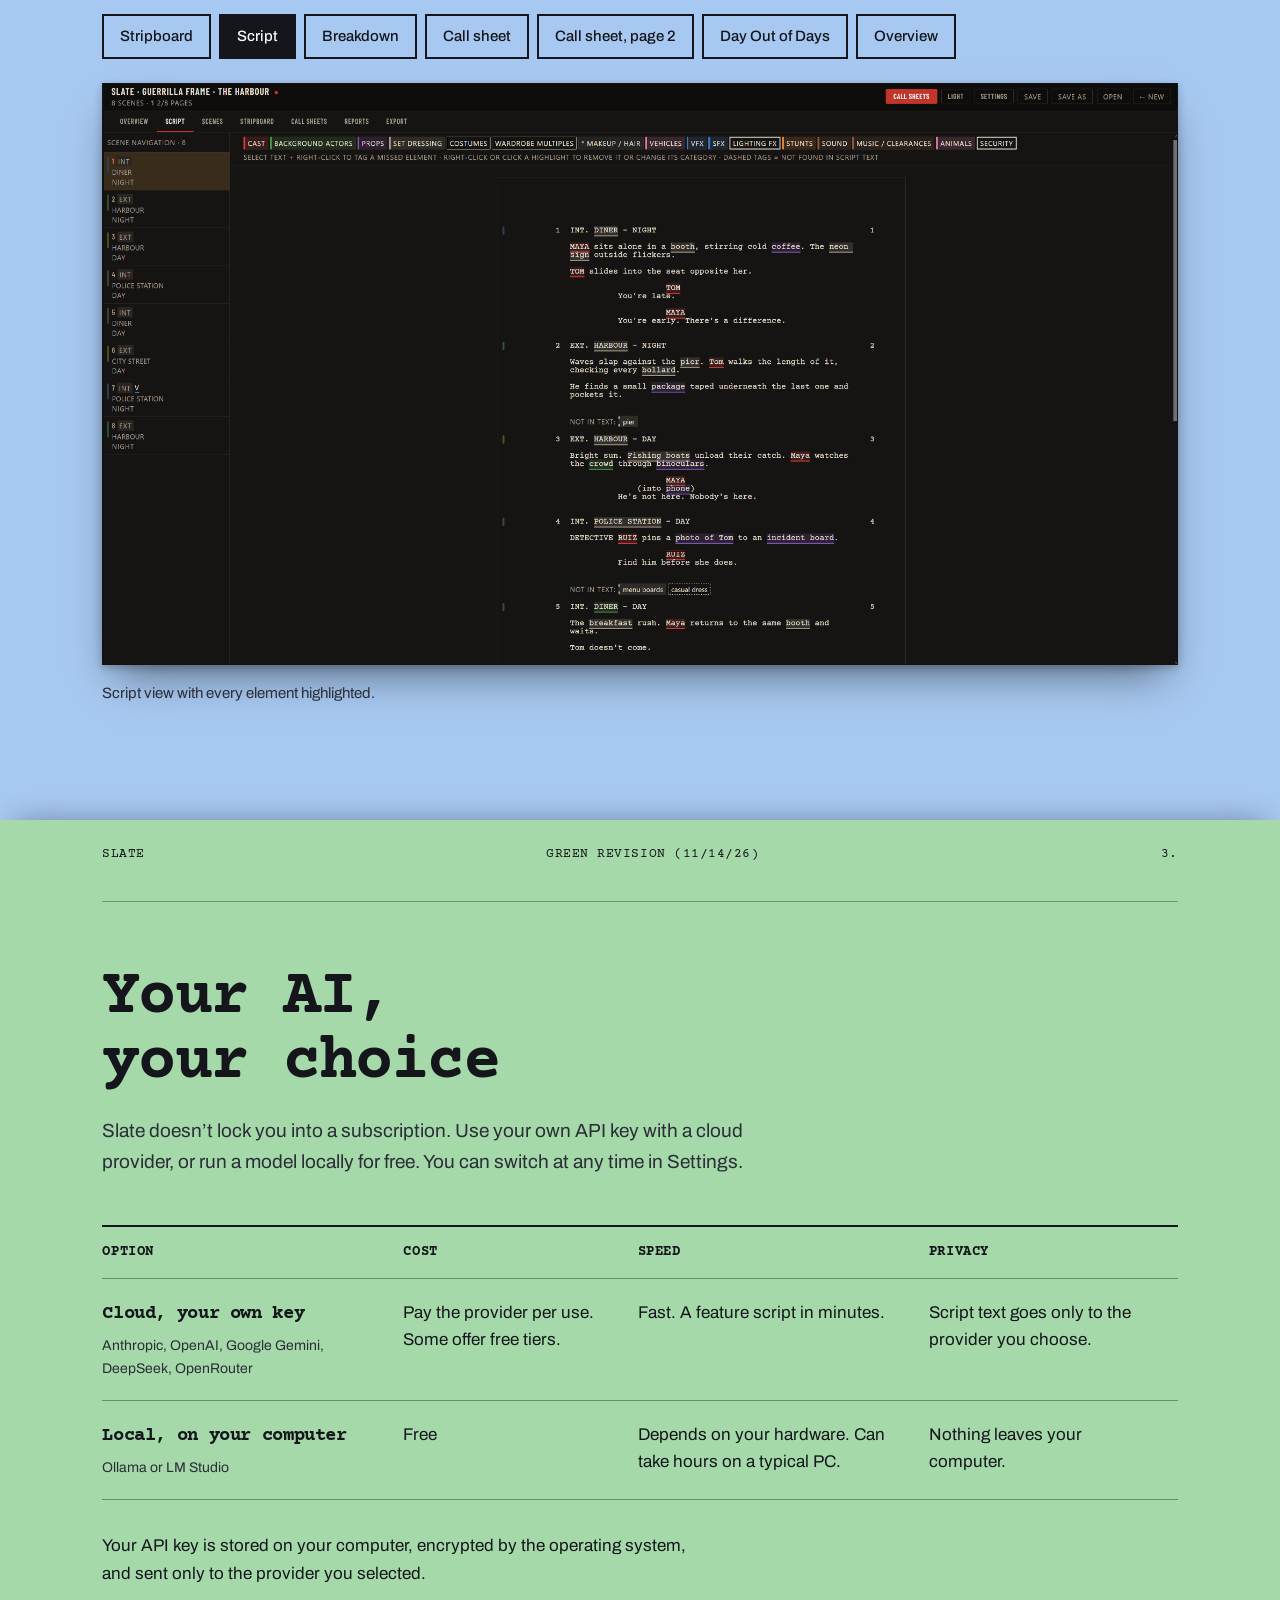
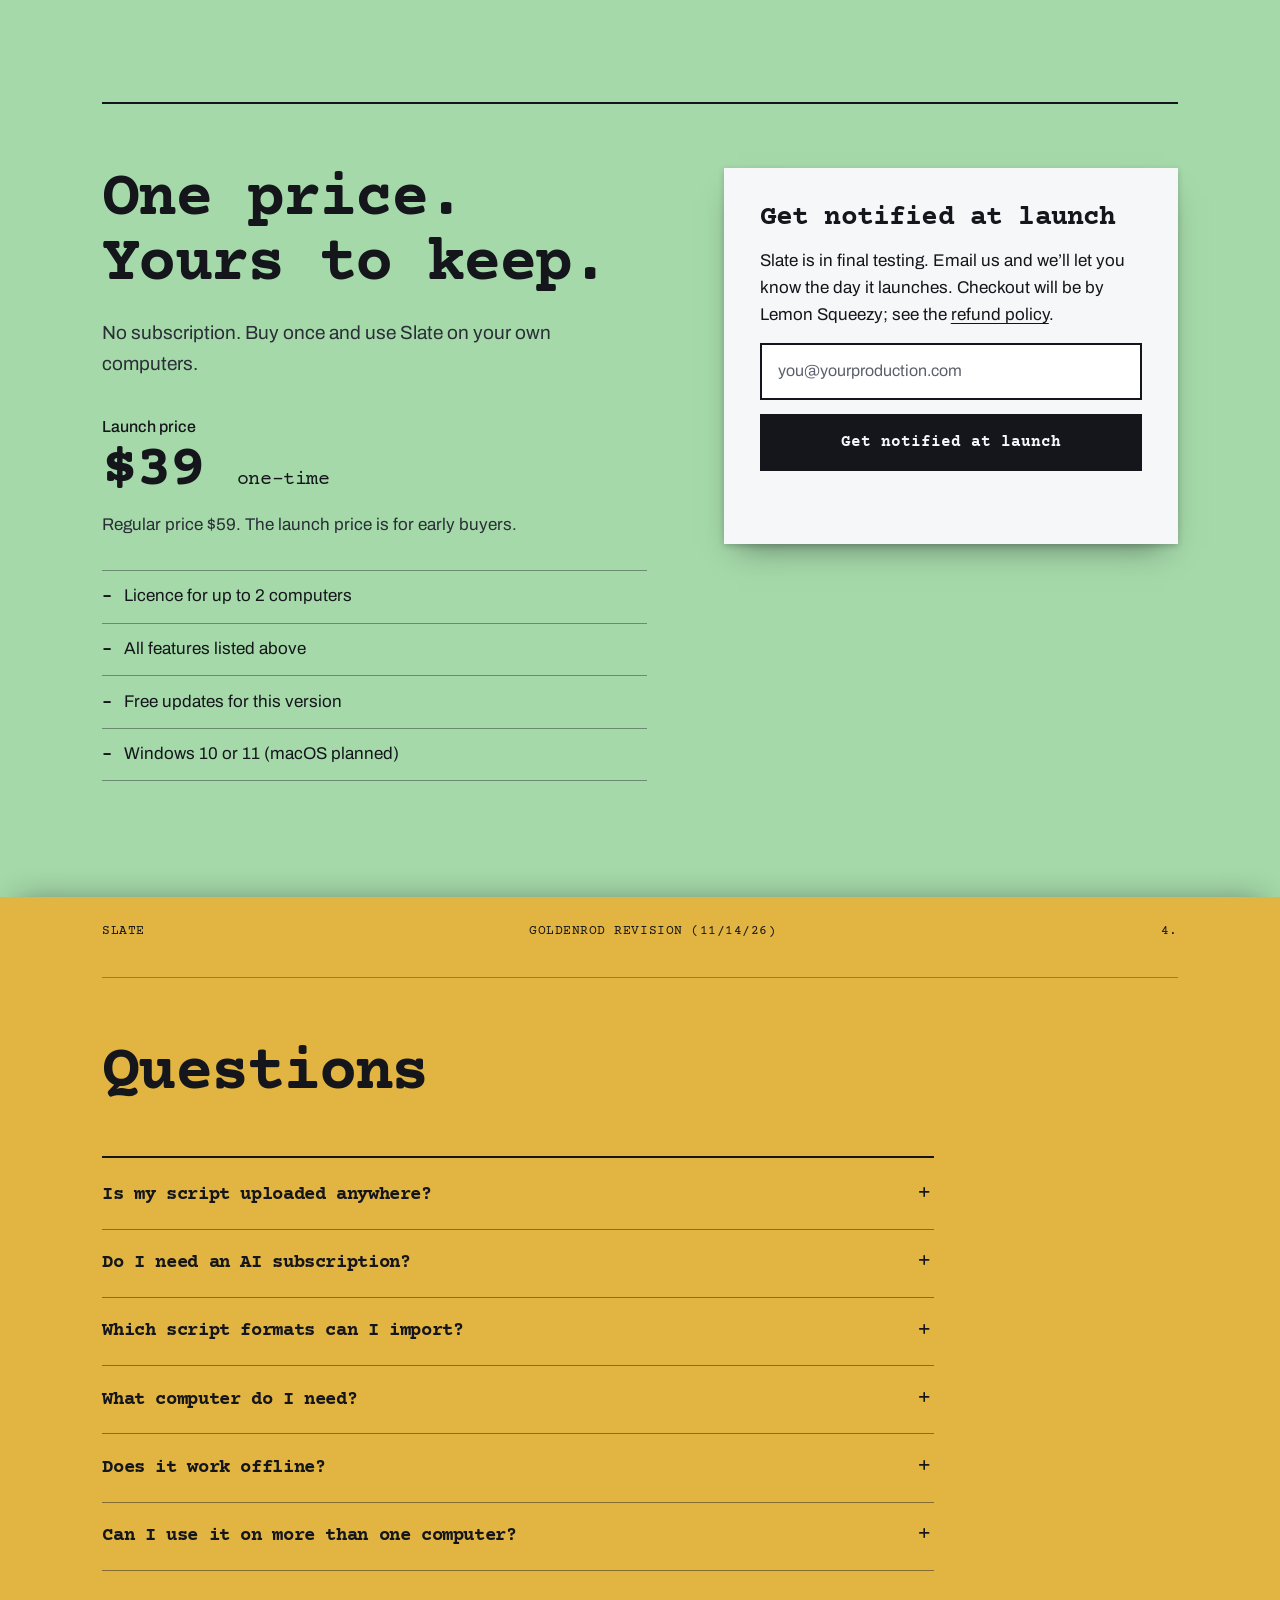
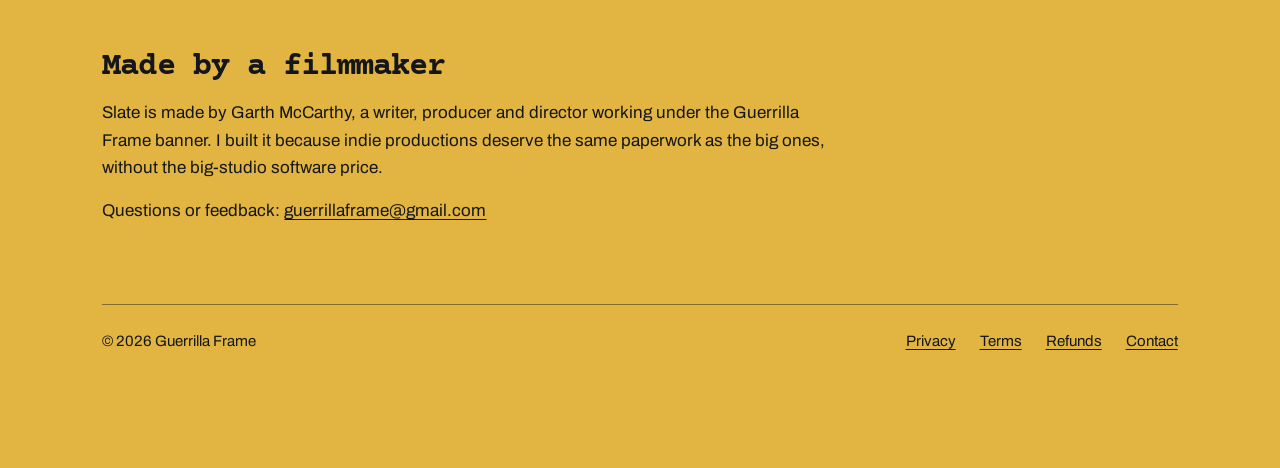
==== commit c4ffb843: "Replace the landing page with the new Slate page New static page (index.html, slate.css, app.js, fon" ====
--- a/index.html
+++ b/index.html
@@ -1,296 +1,228 @@
-<!DOCTYPE html>
+<!doctype html>
 <html lang="en">
 <head>
-  <meta charset="utf-8">
-  <meta name="viewport" content="width=device-width, initial-scale=1">
-  <title>Slate · Script breakdown and scheduling for indie filmmakers · Guerrilla Frame</title>
-  <meta name="description" content="Slate breaks down your screenplay, builds a stripboard, and produces call sheets and Day Out of Days reports. A one-time purchase for indie and micro-budget filmmakers.">
-  <link rel="preconnect" href="https://fonts.googleapis.com">
-  <link rel="preconnect" href="https://fonts.gstatic.com" crossorigin>
-  <link href="https://fonts.googleapis.com/css2?family=Barlow+Condensed:wght@500;600&family=Courier+Prime:wght@400;700&display=swap" rel="stylesheet">
-  <link rel="stylesheet" href="styles.css">
+<meta charset="utf-8">
+<meta name="viewport" content="width=device-width, initial-scale=1">
+<title>Slate · Script breakdown and scheduling for indie filmmakers</title>
+<meta name="description" content="Slate breaks down your screenplay, builds your stripboard, and turns it into call sheets and a Day Out of Days. Windows 10 and 11. Your projects stay on your computer, and with a local AI model nothing leaves it.">
+<meta name="theme-color" content="#f6f7f9">
+<link rel="preload" href="fonts/courierprime-700.woff2" as="font" type="font/woff2" crossorigin>
+<link rel="stylesheet" href="slate.css">
 </head>
-<body>
-
-<header class="site-header">
-  <div class="wrap">
-    <a class="brand" href="#top">Slate <span>· Guerrilla Frame</span></a>
-    <nav class="nav">
+<body id="top">
+<a class="skip" href="#features">Skip to content</a>
+
+<nav class="rail" aria-label="Pages">
+  <a href="#top" class="t-white" data-page="p-white"><span>Top</span></a>
+  <a href="#features" class="t-blue" data-page="features"><span>Features</span></a>
+  <a href="#ai" class="t-green" data-page="ai"><span>Your AI</span></a>
+  <a href="#faq" class="t-gold" data-page="faq"><span>FAQ</span></a>
+</nav>
+
+<!-- 1. WHITE -->
+<section class="page page--white" id="p-white">
+  <header class="topline">
+    <a class="mark" href="#top" aria-label="Slate, back to top">SLATE</a>
+    <nav class="links" aria-label="Sections">
       <a href="#features">Features</a>
-      <a href="#ai">Your AI, your choice</a>
+      <a href="#ai">Your AI</a>
       <a href="#pricing">Pricing</a>
       <a href="#faq">FAQ</a>
-      <!-- EDIT at launch: change to "Buy Slate" linking to your Lemon Squeezy checkout -->
-      <a class="btn btn-primary" href="#pricing">Coming soon</a>
     </nav>
-  </div>
-</header>
-
-<main id="top">
-
-  <!-- HERO -->
-  <div class="hero">
-    <div class="wrap">
-      <p class="kicker">Pre-production for indie filmmakers</p>
-      <h1>From script<br>to call sheet.</h1>
-      <p class="lede">Slate breaks down your screenplay, builds your stripboard, and turns it into call sheets and a Day Out of Days. It's built by a working filmmaker, and <span class="mono">your script stays on your computer.</span></p>
-      <div class="cta-row">
-        <!-- EDIT at launch: change to "Buy Slate" linking to your Lemon Squeezy checkout -->
-        <a class="btn btn-primary" href="mailto:guerrillaframe@gmail.com?subject=Notify%20me%20when%20Slate%20launches">Get notified at launch</a>
-        <a class="btn btn-ghost" href="#features">See what it does</a>
-        <span class="cta-note">Coming soon · One-time purchase · Windows</span>
-      </div>
-
-      <!-- Screenshot gallery. To add a slide, copy one <figure> block and change the image name and caption. -->
-      <div class="gallery" aria-roledescription="carousel" aria-label="Slate screenshots">
-        <div class="gallery-track" tabindex="0">
-          <figure class="slide"><img src="img/stripboard.png" alt="Stripboard with shoot days, day off and colour-coded strips"><figcaption>Stripboard: drag strips, add day breaks and days off</figcaption></figure>
-          <figure class="slide"><img src="img/assistant.png" alt="Scheduling assistant chat with a proposed change" loading="lazy"><figcaption>Scheduling assistant: ask in plain English, preview, apply or undo</figcaption></figure>
-          <figure class="slide"><img src="img/script-1.png" alt="Script view with highlighted breakdown elements" loading="lazy"><figcaption>Script view with every element highlighted</figcaption></figure>
-          <figure class="slide"><img src="img/scene-breakdown-1.png" alt="Scene breakdown sheet" loading="lazy"><figcaption>Scene breakdown in the industry-standard colour code</figcaption></figure>
-          <figure class="slide"><img src="img/call-sheet-1.png" alt="Call sheet header with key contacts" loading="lazy"><figcaption>Call sheets with key contacts, hospital and sun times</figcaption></figure>
-          <figure class="slide"><img src="img/call-sheet-2.png" alt="Call sheet cast and crew calls" loading="lazy"><figcaption>Cast and crew calls, printable per day</figcaption></figure>
-          <figure class="slide"><img src="img/dood.png" alt="Day Out of Days report" loading="lazy"><figcaption>Day Out of Days with SW, W, WF and H codes</figcaption></figure>
-          <figure class="slide"><img src="img/overview.png" alt="Project overview" loading="lazy"><figcaption>Project overview: cast, locations and totals</figcaption></figure>
+    <p class="draft" aria-hidden="true">WHITE DRAFT (11/14/26)</p>
+    <p class="status">Coming soon<span class="win"> · Windows</span></p>
+  </header>
+
+  <div class="script hero">
+    <h1>From script to call&nbsp;sheet.</h1>
+    <p class="action">Slate breaks down your screenplay, builds your stripboard, and turns it into call sheets and a Day Out of Days. It&rsquo;s built by a working filmmaker. Your projects stay on your computer, and with a local AI model nothing leaves it.</p>
+
+    <form class="dialogue notify" data-notify novalidate>
+      <input type="checkbox" name="botcheck" class="trap" tabindex="-1" autocomplete="off" aria-hidden="true">
+      <p class="cue" aria-hidden="true">YOU</p>
+      <p class="paren" aria-hidden="true">(email, nothing else)</p>
+      <div class="line">
+        <label class="sr" for="email-hero">Email address</label>
+        <input id="email-hero" name="email" type="email" autocomplete="email" inputmode="email" placeholder="you@yourproduction.com" required>
+        <button type="submit">Get notified at launch</button>
+      </div>
+      <p class="msg" role="status" aria-live="polite"></p>
+    </form>
+    <p class="fine">Coming soon · One-time purchase · Windows 10 and 11 · <a href="#features">See what it does</a></p>
+    <p class="cont" aria-hidden="true">CONTINUED: 2.</p>
+  </div>
+</section>
+
+<!-- 2. BLUE -->
+<section class="page page--blue" id="features">
+  <figure class="lift">
+    <img src="img/stripboard.png" width="2000" height="1080" alt="Slate's stripboard: scenes as colour-coded strips grouped into shoot days, with the scheduling assistant open beside them.">
+  </figure>
+
+  <div class="sheet">
+    <div class="pghead"><span>SLATE</span><span>BLUE REVISION (11/14/26)</span><span>2.</span></div>
+
+    <h2>Everything a 1st&nbsp;AD reaches&nbsp;for</h2>
+    <p class="lede">Load a script and Slate does the first pass of the paperwork. You stay in charge of every decision.</p>
+
+    <div class="demo" id="demo" data-state="idle">
+      <div class="demo-script" aria-labelledby="demo-title">
+        <p class="slugline" id="demo-title">3&nbsp;&nbsp;EXT. HARBOUR &ndash; DAY</p>
+        <p class="act">Bright sun. <mark data-cat="set">Fishing boats</mark> unload their catch. <mark data-cat="cast">Maya</mark> watches the <mark data-cat="bg">crowd</mark> through <mark data-cat="props">binoculars</mark>.</p>
+        <p class="char"><mark data-cat="cast">MAYA</mark></p>
+        <p class="paren">(into <mark data-cat="props">phone</mark>)</p>
+        <p class="dlg">He&rsquo;s not here. Nobody&rsquo;s here.</p>
+        <p class="demo-credit">Sample scene from the demo project &ldquo;The Harbour&rdquo;</p>
+      </div>
+
+      <div class="demo-side">
+        <p class="demo-help" id="demo-help">Tag it the way Slate does. Pick a category, or run the whole pass.</p>
+        <div class="cats" role="group" aria-label="Breakdown categories" aria-describedby="demo-help">
+          <button type="button" class="cat" data-cat="cast" aria-pressed="false">Cast</button>
+          <button type="button" class="cat" data-cat="bg" aria-pressed="false">Background actors</button>
+          <button type="button" class="cat" data-cat="props" aria-pressed="false">Props</button>
+          <button type="button" class="cat" data-cat="set" aria-pressed="false">Set dressing</button>
         </div>
-        <button class="gallery-btn prev" type="button" aria-label="Previous screenshot">&#8249;</button>
-        <button class="gallery-btn next" type="button" aria-label="Next screenshot">&#8250;</button>
-        <div class="gallery-dots" role="tablist" aria-label="Choose screenshot"></div>
-      </div>
-    </div>
-  </div>
-
-  <!-- FEATURES -->
-  <section id="features">
-    <div class="wrap">
-      <h2>Everything a 1st AD reaches for</h2>
-      <p class="section-intro">Load a script and Slate does the first pass of the paperwork. You stay in charge of every decision.</p>
-
-      <div class="grid">
-        <div class="card c-cast">
-          <h3>Script breakdown</h3>
-          <p>Scenes, cast, extras, props, stunts, vehicles, wardrobe and effects, tagged with the industry-standard breakdown colours.</p>
-        </div>
-        <div class="card c-stunt">
-          <h3>Stripboard</h3>
-          <p>Drag strips between days, add days off, and see page counts in eighths. Start dates roll forward automatically.</p>
-        </div>
-        <div class="card c-sfx">
-          <h3>Scheduling assistant</h3>
-          <p>Type "group the night exteriors" or "add a rest day after day 3". Preview every change before it's applied, and undo any step.</p>
-        </div>
-        <div class="card c-extras">
-          <h3>Schedule checks</h3>
-          <p>Flags overloaded days, night-to-day turnaround risks, cast hold days and unnecessary company moves, with suggested fixes.</p>
-        </div>
-        <div class="card c-props">
-          <h3>Call sheets</h3>
-          <p>Cast with actors and status codes, crew calls by department, key contacts, nearest hospital, sunrise and sunset. Print or export one day or all of them as PDF.</p>
-        </div>
-        <div class="card c-vehicle">
-          <h3>Day Out of Days</h3>
-          <p>The standard cast grid with SW, W, WF and H codes and totals, ready for budgeting. Export as PDF or CSV.</p>
-        </div>
-        <div class="card">
-          <h3>Proofreading</h3>
-          <p>Catches typos before you share the script. Review each fix, and export the corrected screenplay.</p>
-        </div>
-        <div class="card">
-          <h3>Works with your files</h3>
-          <p>Imports PDF, Final Draft, Fade In, Fountain, RTF and plain text. Saves projects as files you can back up and reopen.</p>
-        </div>
-      </div>
-
-      <div class="strip" aria-label="Example stripboard strip">
-        <div class="strip-num"><b>12</b><span>INT</span><span>NIGHT</span></div>
-        <div class="strip-body">
-          <div class="strip-head"><span>INT. WAREHOUSE - NIGHT</span><span class="pg">1 3/8 pg</span></div>
-          <p>The handover goes wrong. A car crashes through the loading door.</p>
-          <div class="tags">
-            <span class="strip-tag t-cast">Cast 1 · 3</span>
-            <span class="strip-tag t-stunt">Stunt</span>
-            <span class="strip-tag t-sfx">SFX</span>
-            <span class="strip-tag t-veh">Vehicle</span>
+        <button type="button" class="run" id="run">Break it down</button>
+
+        <div class="strip" aria-label="The resulting stripboard strip">
+          <div class="strip-id"><b>3</b><span>EXT<br>DAY</span></div>
+          <div class="strip-body">
+            <p class="strip-h"><span>EXT. HARBOUR &ndash; DAY</span><span>1/8 pg</span></p>
+            <ul>
+              <li data-cat="cast"><i>Cast</i> 1 Maya</li>
+              <li data-cat="bg"><i>Background</i> crowd</li>
+              <li data-cat="props"><i>Props</i> binoculars, phone</li>
+              <li data-cat="set"><i>Set dressing</i> fishing boats</li>
+            </ul>
           </div>
         </div>
       </div>
     </div>
-  </section>
-
-  <!-- AI CHOICE -->
-  <section id="ai">
-    <div class="wrap">
-      <h2>Your AI, your choice</h2>
-      <p class="section-intro">Slate doesn't lock you into a subscription. Use your own API key with a cloud provider, or run a model locally for free. You can switch at any time in Settings.</p>
-
-      <div class="table-scroll">
-        <table>
-          <thead>
-            <tr><th>Option</th><th>Cost</th><th>Speed</th><th>Privacy</th></tr>
-          </thead>
-          <tbody>
-            <tr>
-              <td><b>Cloud, your own key</b><br>Anthropic, OpenAI, Google Gemini, DeepSeek, OpenRouter</td>
-              <td>Pay the provider per use. Some offer free tiers.</td>
-              <td>Fast. A feature script in minutes.</td>
-              <td>Script text goes only to the provider you choose.</td>
-            </tr>
-            <tr>
-              <td><b>Local, on your computer</b><br>Ollama or LM Studio</td>
-              <td>Free</td>
-              <td>Depends on your hardware. Can take hours on a typical PC.</td>
-              <td>Nothing leaves your computer.</td>
-            </tr>
-          </tbody>
-        </table>
-      </div>
-      <p class="cta-note" style="margin-top:14px">Your API key is stored on your computer, encrypted by the operating system, and sent only to the provider you selected.</p>
-    </div>
-  </section>
-
-  <!-- PRICING -->
-  <section id="pricing">
-    <div class="wrap">
-      <h2>One price. Yours to keep.</h2>
-      <p class="section-intro">No subscription. Buy once and use Slate on your own computers.</p>
-
-      <div class="price-box">
-        <p class="kicker" style="margin-bottom:6px">Launch price</p>
-        <p class="price">$39 <small>one-time</small></p>
-        <p class="cta-note" style="margin:0">Regular price $59. The launch price is for early buyers.</p>
-        <ul>
-          <!-- EDIT: match the activation limit you set in Lemon Squeezy -->
+
+    <dl class="index">
+      <div><dt>Script breakdown</dt><dd>Scenes, cast, extras, props, stunts, vehicles, wardrobe and effects, tagged with the industry-standard breakdown colours.</dd></div>
+      <div><dt>Stripboard</dt><dd>Drag strips between days, add days off, and see page counts in eighths. Start dates roll forward automatically.</dd></div>
+      <div><dt>Scheduling assistant</dt><dd>Type &ldquo;group the night exteriors&rdquo; or &ldquo;add a rest day after day 3&rdquo;. Preview every change before it&rsquo;s applied, and undo any step.</dd></div>
+      <div><dt>Schedule checks</dt><dd>Flags overloaded days, night-to-day turnaround risks, cast hold days and unnecessary company moves, with suggested fixes.</dd></div>
+      <div><dt>Call sheets</dt><dd>Cast with actors and status codes, crew calls by department, key contacts, nearest hospital, sunrise and sunset. Print or export one day or all of them as PDF.</dd></div>
+      <div><dt>Day Out of Days</dt><dd>The standard cast grid with SW, W, WF and H codes and totals, ready for budgeting. Export as PDF or CSV.</dd></div>
+      <div><dt>Proofreading</dt><dd>Catches typos before you share the script. Review each fix, and export the corrected screenplay.</dd></div>
+      <div><dt>Works with your files</dt><dd>Imports PDF, Final Draft, Fade In, Fountain, RTF and plain text. Saves projects as files you can back up and reopen.</dd></div>
+    </dl>
+  </div>
+  <div class="sheet" id="screens">
+    <h2>Straight from the&nbsp;app</h2>
+    <p class="lede">These are Slate&rsquo;s own screens, not mock-ups. Pick one.</p>
+
+    <div class="viewer">
+      <div class="tabs" role="tablist" aria-label="Screens">
+        <button role="tab" id="tab-stripboard" aria-selected="false" aria-controls="shot" tabindex="-1" data-src="img/stripboard.png" data-cap="Stripboard: drag strips, add day breaks and days off.">Stripboard</button>
+        <button role="tab" id="tab-script" aria-selected="true" aria-controls="shot" data-src="img/script-1.png" data-cap="Script view with every element highlighted.">Script</button>
+        <button role="tab" id="tab-breakdown" aria-selected="false" aria-controls="shot" tabindex="-1" data-src="img/scene-breakdown-1.png" data-cap="Scene breakdown in the industry-standard colour code.">Breakdown</button>
+        <button role="tab" id="tab-call1" aria-selected="false" aria-controls="shot" tabindex="-1" data-src="img/call-sheet-1.png" data-cap="Call sheet: key contacts, nearest hospital, sunrise and sunset, weather, scenes and cast.">Call sheet</button>
+        <button role="tab" id="tab-call2" aria-selected="false" aria-controls="shot" tabindex="-1" data-src="img/call-sheet-2.png" data-cap="Call sheet, continued: crew calls, shooting schedule, special requirements and notes.">Call sheet, page 2</button>
+        <button role="tab" id="tab-dood" aria-selected="false" aria-controls="shot" tabindex="-1" data-src="img/dood.png" data-cap="Day Out of Days with SW, W, WF and H codes.">Day Out of Days</button>
+        <button role="tab" id="tab-overview" aria-selected="false" aria-controls="shot" tabindex="-1" data-src="img/overview.png" data-cap="Project overview: cast, locations and totals.">Overview</button>
+      </div>
+      <figure id="shot" role="tabpanel" aria-labelledby="tab-script">
+        <img src="img/script-1.png" width="2000" height="1080" loading="lazy" alt="Slate screen: Script.">
+        <figcaption>Script view with every element highlighted.</figcaption>
+      </figure>
+    </div>
+  </div>
+
+</section>
+<!-- 3. GREEN -->
+<section class="page page--green" id="ai">
+  <div class="sheet">
+    <div class="pghead"><span>SLATE</span><span>GREEN REVISION (11/14/26)</span><span>3.</span></div>
+    <h2>Your AI, your&nbsp;choice</h2>
+    <p class="lede">Slate doesn&rsquo;t lock you into a subscription. Use your own API key with a cloud provider, or run a model locally for free. You can switch at any time in Settings.</p>
+
+    <div class="tablewrap">
+    <table class="compare">
+      <thead>
+        <tr><th scope="col">Option</th><th scope="col">Cost</th><th scope="col">Speed</th><th scope="col">Privacy</th></tr>
+      </thead>
+      <tbody>
+        <tr>
+          <th scope="row">Cloud, your own key<small>Anthropic, OpenAI, Google Gemini, DeepSeek, OpenRouter</small></th>
+          <td data-label="Cost">Pay the provider per use. Some offer free tiers.</td>
+          <td data-label="Speed">Fast. A feature script in minutes.</td>
+          <td data-label="Privacy">Script text goes only to the provider you choose.</td>
+        </tr>
+        <tr>
+          <th scope="row">Local, on your computer<small>Ollama or LM Studio</small></th>
+          <td data-label="Cost">Free</td>
+          <td data-label="Speed">Depends on your hardware. Can take hours on a typical PC.</td>
+          <td data-label="Privacy">Nothing leaves your computer.</td>
+        </tr>
+      </tbody>
+    </table>
+    </div>
+    <p class="aside">Your API key is stored on your computer, encrypted by the operating system, and sent only to the provider you selected.</p>
+  </div>
+  <div class="sheet" id="pricing">
+    <div class="price-grid">
+      <div>
+        <h2>One price. Yours to&nbsp;keep.</h2>
+        <p class="lede">No subscription. Buy once and use Slate on your own computers.</p>
+        <p class="price"><span class="price-label">Launch price</span> $39 <span class="price-unit">one-time</span></p>
+        <p class="price-note">Regular price $59. The launch price is for early buyers.</p>
+        <ul class="inc">
           <li>Licence for up to 2 computers</li>
           <li>All features listed above</li>
           <li>Free updates for this version</li>
           <li>Windows 10 or 11 (macOS planned)</li>
         </ul>
-        <!-- EDIT at launch: change to "Buy Slate" linking to your Lemon Squeezy checkout -->
-        <a class="btn btn-primary" href="mailto:guerrillaframe@gmail.com?subject=Notify%20me%20when%20Slate%20launches">Get notified at launch</a>
-        <p class="cta-note" style="margin:12px 0 0">Slate is in final testing. Email us and we'll let you know the day it launches. Checkout will be by Lemon Squeezy; see the <a href="refunds.html">refund policy</a>.</p>
-      </div>
-    </div>
-  </section>
-
-  <!-- FAQ -->
-  <section id="faq">
-    <div class="wrap">
-      <h2>Questions</h2>
-      <details>
-        <summary>Is my script uploaded anywhere?</summary>
-        <p>Not by Slate. Projects are saved on your computer. If you use a cloud AI provider, the script text is sent to that provider to do the analysis, under their terms. If you use a local model through Ollama or LM Studio, nothing leaves your computer.</p>
-      </details>
-      <details>
-        <summary>Do I need an AI subscription?</summary>
-        <p>No. You can run a free local model, or use your own API key with a cloud provider and pay only for what you use.</p>
-      </details>
-      <details>
-        <summary>Which script formats can I import?</summary>
-        <p>PDF (with selectable text), Final Draft (.fdx), Fade In, Fountain, RTF and plain text.</p>
-      </details>
-      <details>
-        <summary>What computer do I need?</summary>
-        <p>Windows 10 or 11. Cloud AI works on any reasonable machine. Running AI locally needs a strong computer: a recent graphics card with at least 12 GB of video memory and 32 GB or more of RAM is a sensible starting point, and it is much slower than cloud AI.</p>
-      </details>
-      <details>
-        <summary>Does it work offline?</summary>
-        <p>Yes, with a local AI model. Your schedule, call sheets and reports are always available offline. Weather forecasts need an internet connection; sunrise and sunset don't.</p>
-      </details>
-      <details>
-        <summary>Can I use it on more than one computer?</summary>
-        <!-- EDIT: match your activation limit -->
-        <p>Yes, on up to 2 computers. You can move your licence to a new computer from Settings.</p>
-      </details>
-    </div>
-  </section>
-
-  <!-- ABOUT -->
-  <section id="about">
-    <div class="wrap"><div class="about">
-      <h2>Made by a filmmaker</h2>
-      <!-- EDIT: personalise this -->
+      </div>
+      <form class="notify notify--card" data-notify novalidate>
+        <input type="checkbox" name="botcheck" class="trap" tabindex="-1" autocomplete="off" aria-hidden="true">
+        <h3>Get notified at launch</h3>
+        <p>Slate is in final testing. Email us and we&rsquo;ll let you know the day it launches. Checkout will be by Lemon Squeezy; see the <a href="refunds.html">refund policy</a>.</p>
+        <label class="sr" for="email-price">Email address</label>
+        <input id="email-price" name="email" type="email" autocomplete="email" inputmode="email" placeholder="you@yourproduction.com" required>
+        <button type="submit">Get notified at launch</button>
+        <p class="msg" role="status" aria-live="polite"></p>
+      </form>
+    </div>
+  </div>
+</section>
+
+<!-- 6. GOLDENROD -->
+<section class="page page--gold" id="faq">
+  <div class="sheet">
+    <div class="pghead"><span>SLATE</span><span>GOLDENROD REVISION (11/14/26)</span><span>4.</span></div>
+    <h2>Questions</h2>
+
+    <div class="faq">
+      <details><summary>Is my script uploaded anywhere?</summary><p>Not by Slate. Projects are saved on your computer. If you use a cloud AI provider, the script text is sent to that provider to do the analysis, under their terms. If you use a local model through Ollama or LM Studio, nothing leaves your computer.</p></details>
+      <details><summary>Do I need an AI subscription?</summary><p>No. You can run a free local model, or use your own API key with a cloud provider and pay only for what you use.</p></details>
+      <details><summary>Which script formats can I import?</summary><p>PDF (with selectable text), Final Draft (.fdx), Fade In, Fountain, RTF and plain text.</p></details>
+      <details><summary>What computer do I need?</summary><p>Windows 10 or 11. Cloud AI works on any reasonable machine. Running AI locally needs a strong computer: a recent graphics card with at least 12&nbsp;GB of video memory and 32&nbsp;GB or more of RAM is a sensible starting point, and it is much slower than cloud AI.</p></details>
+      <details><summary>Does it work offline?</summary><p>Yes, with a local AI model. Your schedule, call sheets and reports are always available offline. Weather forecasts need an internet connection; sunrise and sunset don&rsquo;t.</p></details>
+      <details><summary>Can I use it on more than one computer?</summary><p>Yes, on up to 2 computers. You can move your licence to a new computer from Settings.</p></details>
+    </div>
+
+    <div class="about">
+      <h3>Made by a filmmaker</h3>
       <p>Slate is made by Garth McCarthy, a writer, producer and director working under the Guerrilla Frame banner. I built it because indie productions deserve the same paperwork as the big ones, without the big-studio software price.</p>
-      <!-- EDIT: replace with your contact address -->
       <p>Questions or feedback: <a href="mailto:guerrillaframe@gmail.com">guerrillaframe@gmail.com</a></p>
-    </div></div>
-  </section>
-
-</main>
-
-<footer>
-  <div class="wrap">
-    <span>© <span id="year">2026</span> Guerrilla Frame</span>
-    <nav>
-      <a href="privacy.html">Privacy</a>
-      <a href="terms.html">Terms</a>
-      <a href="refunds.html">Refunds</a>
-      <a href="mailto:guerrillaframe@gmail.com">Contact</a>
-    </nav>
-  </div>
-</footer>
-
-<script>
-  document.getElementById('year').textContent = new Date().getFullYear();
-
-  // Screenshot gallery: arrows, dots, keyboard and swipe (swipe uses native scroll snapping).
-  (function () {
-    var gallery = document.querySelector('.gallery');
-    if (!gallery) return;
-    var track = gallery.querySelector('.gallery-track');
-    var slides = Array.prototype.slice.call(track.querySelectorAll('.slide'));
-    var dotsBox = gallery.querySelector('.gallery-dots');
-    var current = 0;
-
-    slides.forEach(function (slide, i) {
-      var dot = document.createElement('button');
-      dot.type = 'button';
-      dot.setAttribute('role', 'tab');
-      dot.setAttribute('aria-label', 'Screenshot ' + (i + 1) + ' of ' + slides.length);
-      dot.addEventListener('click', function () { go(i); });
-      dotsBox.appendChild(dot);
-    });
-    var dots = Array.prototype.slice.call(dotsBox.children);
-
-    function go(i) {
-      i = (i + slides.length) % slides.length;
-      track.scrollTo({ left: slides[i].offsetLeft - track.offsetLeft, behavior: 'smooth' });
-    }
-    function mark(i) {
-      current = i;
-      dots.forEach(function (d, j) { d.setAttribute('aria-selected', j === i ? 'true' : 'false'); });
-    }
-
-    gallery.querySelector('.prev').addEventListener('click', function () { go(current - 1); });
-    gallery.querySelector('.next').addEventListener('click', function () { go(current + 1); });
-    track.addEventListener('keydown', function (e) {
-      if (e.key === 'ArrowLeft') { e.preventDefault(); go(current - 1); }
-      if (e.key === 'ArrowRight') { e.preventDefault(); go(current + 1); }
-    });
-
-    var t;
-    track.addEventListener('scroll', function () {
-      clearTimeout(t);
-      t = setTimeout(function () {
-        var i = Math.round(track.scrollLeft / track.clientWidth);
-        mark(Math.max(0, Math.min(slides.length - 1, i)));
-      }, 60);
-    });
-
-    // Hide slides whose image is missing, so a not-yet-uploaded screenshot never shows as broken.
-    slides.forEach(function (slide) {
-      var img = slide.querySelector('img');
-      img.addEventListener('error', function () {
-        var i = slides.indexOf(slide);
-        slide.remove(); slides.splice(i, 1);
-        if (dots[i]) { dots[i].remove(); dots.splice(i, 1); }
-        if (slides.length <= 1) gallery.classList.add('single');
-        dots.forEach(function (d, j) { d.setAttribute('aria-label', 'Screenshot ' + (j + 1) + ' of ' + slides.length); });
-        mark(Math.min(current, slides.length - 1));
-      });
-    });
-
-    mark(0);
-  })();
-</script>
+    </div>
+
+    <footer class="foot">
+      <p>&copy; <span id="year">2026</span> Guerrilla Frame</p>
+      <nav aria-label="Legal">
+        <a href="privacy.html">Privacy</a>
+        <a href="terms.html">Terms</a>
+        <a href="refunds.html">Refunds</a>
+        <a href="mailto:guerrillaframe@gmail.com">Contact</a>
+      </nav>
+    </footer>
+  </div>
+</section>
+
+<script src="app.js"></script>
 </body>
 </html>
--- a/slate.css
+++ b/slate.css
@@ -0,0 +1,251 @@
+@font-face { font-family: "Courier Prime"; font-weight: 400; font-display: swap; src: url("fonts/courierprime-400.woff2") format("woff2"); }
+@font-face { font-family: "Courier Prime"; font-weight: 700; font-display: swap; src: url("fonts/courierprime-700.woff2") format("woff2"); }
+@font-face { font-family: "Archivo"; font-weight: 400 700; font-display: swap; src: url("fonts/archivo-latin.woff2") format("woff2"); }
+
+:root {
+  --ink: #14161b;
+  --ink-2: #2a2e37;
+  --white: #f6f7f9;
+  --blue: #a7c8f0;
+ 
+  --green: #a5d9a9;
+  --gold: #e2b441;
+
+  /* breakdown category colours (match the app's tagging) */
+  --c-cast: #c8423a;
+  --c-bg: #2f8f4e;
+  --c-props: #7a4bc2;
+  --c-set: #8a7a4a;
+
+  --script: "Courier Prime", "Courier New", monospace;
+  --sans: "Archivo", "Segoe UI", system-ui, sans-serif;
+  --margin: clamp(1.25rem, 8vw, 9rem);
+  --ease: cubic-bezier(0.16, 1, 0.3, 1);
+}
+
+*, *::before, *::after { box-sizing: border-box; }
+html { scroll-behavior: smooth; scroll-padding-top: 1rem; scrollbar-color: var(--ink) var(--white); }
+body { margin: 0; font-family: var(--sans); font-size: 1.0625rem; line-height: 1.6; color: var(--ink); background: var(--white); caret-color: var(--ink); -webkit-font-smoothing: antialiased; }
+::selection { background: var(--ink); color: var(--white); }
+img { max-width: 100%; height: auto; display: block; }
+a { color: inherit; text-underline-offset: 0.2em; text-decoration-thickness: 1px; }
+a:hover { text-decoration-thickness: 2px; }
+:focus-visible { outline: 3px solid var(--ink); outline-offset: 3px; border-radius: 2px; }
+.sr { position: absolute; width: 1px; height: 1px; overflow: hidden; clip-path: inset(50%); white-space: nowrap; }
+.skip { position: absolute; left: 1rem; top: -4rem; background: var(--ink); color: var(--white); padding: 0.6rem 1rem; z-index: 50; }
+.skip:focus { top: 1rem; }
+
+h1, h2, h3 { font-family: var(--script); font-weight: 700; margin: 0; text-wrap: balance; letter-spacing: -0.03em; line-height: 1.02; }
+
+/* ---------- pages ---------- */
+.page { position: relative; padding: 0 var(--margin) clamp(4.5rem, 9vw, 8rem); }
+.page--white { background: var(--white); padding-bottom: 11rem; }
+.page--blue { background: var(--blue); }
+.page--green { background: var(--green); }
+.page--gold { background: var(--gold); }
+.page + .page { box-shadow: 0 -14px 28px -18px rgba(20, 22, 27, 0.45); }
+.sheet { max-width: 70rem; margin: 0 auto; }
+.pghead { display: flex; justify-content: space-between; gap: 1rem; font-family: var(--script); font-size: 0.8125rem; letter-spacing: 0.04em; padding: 1.5rem 0 2.25rem; border-bottom: 1px solid rgba(20, 22, 27, 0.35); margin-bottom: clamp(2.5rem, 5vw, 4rem); }
+
+
+h2 { font-size: clamp(2.25rem, 5vw, 4rem); max-width: 18ch; }
+.lede { font-size: 1.1875rem; max-width: 60ch; margin: 1.25rem 0 0; color: var(--ink-2); }
+
+/* ---------- top line + hero ---------- */
+.topline { display: flex; align-items: baseline; gap: 2rem; padding: 1.5rem 0 1.1rem; max-width: 70rem; margin: 0 auto; border-bottom: 1px solid rgba(20, 22, 27, 0.35); }
+.draft { margin: 0; font-family: var(--script); font-size: 0.8125rem; letter-spacing: 0.04em; }
+.cont { margin: 1.25rem 0 0; text-align: right; font-family: var(--script); font-size: 0.8125rem; letter-spacing: 0.04em; }
+.mark { font-family: var(--script); font-weight: 700; font-size: 1.375rem; letter-spacing: 0.08em; text-decoration: none; }
+.links { display: flex; gap: 1.75rem; margin-left: auto; font-size: 0.9375rem; }
+.links + .draft { margin-left: 0; }
+.links a { text-decoration: none; padding: 0.25rem 0; border-bottom: 1px solid transparent; }
+.links a:hover { border-bottom-color: var(--ink); }
+.status { margin: 0; font-family: var(--script); font-size: 0.8125rem; letter-spacing: 0.04em; border: 1px solid var(--ink); padding: 0.2rem 0.6rem; white-space: nowrap; }
+
+.hero { max-width: 70rem; margin: clamp(1rem, 3vh, 2.5rem) auto 0; }
+.hero h1 { font-size: clamp(2.75rem, 6.6vw, 5.25rem); max-width: none; }
+.action { font-family: var(--script); font-size: clamp(1.0625rem, 1.5vw, 1.25rem); line-height: 1.55; max-width: 66ch; margin: 1.5rem 0 0; }
+
+.dialogue { margin-top: 2rem; max-width: 46rem; }
+.cue, .paren { margin: 0; font-family: var(--script); font-size: 1rem; }
+.cue { padding-left: clamp(9ch, 30vw, 28ch); }
+.dialogue .paren { padding-left: clamp(4ch, 16vw, 14ch); }
+.line { display: flex; gap: 0.75rem; margin-top: 0.5rem; flex-wrap: wrap; }
+input[type="email"] { flex: 1 1 15rem; min-width: 0; font: inherit; font-size: 1rem; padding: 0.85rem 1rem; color: var(--ink); background: #fff; border: 2px solid var(--ink); border-radius: 0; }
+input[type="email"]::placeholder { color: #5a606c; }
+input[type="email"]:invalid:not(:placeholder-shown) { border-style: dashed; }
+button { font: inherit; cursor: pointer; }
+.notify button[type="submit"] { font-family: var(--script); font-weight: 700; font-size: 1rem; padding: 0.85rem 1.4rem; color: var(--white); background: var(--ink); border: 2px solid var(--ink); border-radius: 0; transition: background 0.2s var(--ease), color 0.2s var(--ease); }
+.notify button[type="submit"]:hover { background: var(--c-cast); border-color: var(--c-cast); }
+.msg { margin: 0.6rem 0 0; min-height: 1.5em; font-size: 0.9375rem; }
+.fine { margin: 1.25rem 0 0; font-size: 0.9375rem; color: var(--ink-2); }
+
+/* ---------- lifted screenshot (white page edge over blue) ---------- */
+.lift { position: relative; z-index: 3; margin: -10.5rem auto 0; max-width: 72rem; padding: 0; }
+.page--blue { padding-top: 0; }
+.lift img { aspect-ratio: 2000 / 640; object-fit: cover; object-position: 50% 100%; width: 100%; }
+.lift img, .viewer img { border: 1px solid rgba(20, 22, 27, 0.5); box-shadow: 0 22px 40px -14px rgba(20, 22, 27, 0.55), 0 3px 8px rgba(20, 22, 27, 0.25); background: #111; }
+.lift + .sheet { margin-top: 1rem; }
+.lift + .sheet .pghead { margin-top: 3rem; }
+
+/* ---------- breakdown demo ---------- */
+.demo { display: grid; grid-template-columns: minmax(0, 1.15fr) minmax(0, 1fr); gap: clamp(1.5rem, 4vw, 3.5rem); margin: 3.5rem 0 4.5rem; align-items: start; }
+.demo-script { background: var(--white); padding: clamp(1.5rem, 3vw, 2.5rem); box-shadow: 0 16px 30px -14px rgba(20, 22, 27, 0.5), 0 2px 6px rgba(20, 22, 27, 0.2); font-family: var(--script); font-size: clamp(0.9375rem, 1.3vw, 1.0625rem); line-height: 1.7; position: relative; }
+.demo-script p { margin: 0 0 1.1rem; }
+.slugline { font-weight: 700; }
+.demo-script .char { padding-left: 14ch; margin-bottom: 0; }
+.demo-script .paren { padding-left: 11ch; margin-bottom: 0; }
+.dlg { padding-left: 7ch; padding-right: 4ch; }
+.demo-credit { font-family: var(--sans); font-size: 0.8125rem; color: #4b515d; margin: 1.5rem 0 0 !important; }
+.demo mark { background: none; color: inherit; border-bottom: 2px solid transparent; transition: border-color 0.35s var(--ease), background-color 0.35s var(--ease); }
+.demo[data-on~="cast"] mark[data-cat="cast"] { border-color: var(--c-cast); background: rgb(200 66 58 / 0.14); }
+.demo[data-on~="bg"] mark[data-cat="bg"] { border-color: var(--c-bg); background: rgb(47 143 78 / 0.16); }
+.demo[data-on~="props"] mark[data-cat="props"] { border-color: var(--c-props); background: rgb(122 75 194 / 0.14); }
+.demo[data-on~="set"] mark[data-cat="set"] { border-color: var(--c-set); background: rgb(138 122 74 / 0.2); }
+
+.demo-help { margin: 0 0 1rem; font-size: 1rem; color: var(--ink-2); }
+.cats { display: flex; flex-wrap: wrap; gap: 0.5rem; }
+.cat { padding: 0.5rem 0.9rem; border: 2px solid var(--ink); background: transparent; color: var(--ink); font-size: 0.9375rem; font-weight: 500; position: relative; border-radius: 0; transition: background 0.2s var(--ease), color 0.2s var(--ease); }
+.cat::before { content: ""; display: inline-block; width: 0.7rem; height: 0.7rem; margin-right: 0.5rem; vertical-align: -0.05rem; background: var(--k); }
+.cat[data-cat="cast"] { --k: var(--c-cast); } .cat[data-cat="bg"] { --k: var(--c-bg); } .cat[data-cat="props"] { --k: var(--c-props); } .cat[data-cat="set"] { --k: var(--c-set); }
+.cat[aria-pressed="true"] { background: var(--ink); color: var(--white); }
+.cat:hover { background: rgba(20, 22, 27, 0.1); }
+.cat[aria-pressed="true"]:hover { background: var(--ink); }
+.run { margin-top: 1rem; font-family: var(--script); font-weight: 700; font-size: 1rem; padding: 0.7rem 1.3rem; color: var(--ink); background: var(--white); border: 2px solid var(--ink); border-radius: 0; }
+.run:hover { background: var(--ink); color: var(--white); }
+
+.strip { display: grid; grid-template-columns: 5rem 1fr; margin-top: 2rem; background: #17181c; color: #e7e8ea; box-shadow: 0 14px 26px -12px rgba(20, 22, 27, 0.6); }
+.strip-id { background: #5f5a22; color: #fbfaf0; padding-inline: 0.5rem; display: grid; place-items: center; text-align: center; font-family: var(--script); font-weight: 700; font-size: 0.875rem; line-height: 1.25; padding: 0.75rem 0; }
+.strip-id b { font-size: 0.75rem; opacity: 0.75; font-weight: 400; display: block; }
+.strip-body { padding: 0.9rem 1.1rem; }
+.strip-h { display: flex; justify-content: space-between; margin: 0 0 0.5rem; font-family: var(--script); font-weight: 700; font-size: 0.9375rem; }
+.strip-h span:last-child { color: #e9776f; }
+.strip ul { list-style: none; margin: 0; padding: 0; font-size: 0.9375rem; display: grid; gap: 0.2rem; }
+.strip li { opacity: 0.75; transition: opacity 0.35s var(--ease); display: flex; gap: 0.6rem; }
+.strip li i { font-style: normal; min-width: 6.5rem; color: var(--k); }
+.strip li[data-cat="cast"] { --k: #f4948c; } .strip li[data-cat="bg"] { --k: #86d9a2; } .strip li[data-cat="props"] { --k: #c9aaf5; } .strip li[data-cat="set"] { --k: #d6c994; }
+.demo[data-on~="cast"] li[data-cat="cast"], .demo[data-on~="bg"] li[data-cat="bg"], .demo[data-on~="props"] li[data-cat="props"], .demo[data-on~="set"] li[data-cat="set"] { opacity: 1; }
+
+/* ---------- feature index (ruled rows, not cards) ---------- */
+.index { margin: 0; border-top: 2px solid var(--ink); }
+.index > div { display: grid; grid-template-columns: minmax(0, 1fr) minmax(0, 2fr); gap: 2rem; padding: 1.4rem 0; border-bottom: 1px solid rgba(20, 22, 27, 0.4); }
+.index dt { font-family: var(--script); font-weight: 700; font-size: 1.25rem; letter-spacing: -0.02em; }
+.index dd { margin: 0; max-width: 62ch; }
+
+/* ---------- screen viewer ---------- */
+.viewer { margin-top: 3rem; }
+.tabs { display: flex; flex-wrap: wrap; gap: 0.5rem; margin-bottom: 1.5rem; }
+.tabs button { padding: 0.55rem 1rem; font-size: 0.9375rem; font-weight: 500; color: var(--ink); background: transparent; border: 2px solid var(--ink); border-radius: 0; }
+.tabs button:hover { background: rgba(20, 22, 27, 0.1); }
+.tabs button[aria-selected="true"] { background: var(--ink); color: var(--white); }
+.viewer figure { margin: 0; }
+.viewer img { width: 100%; transition: opacity 0.25s var(--ease); }
+.viewer img.swap { opacity: 0.2; }
+.viewer figcaption { margin-top: 1rem; font-size: 0.9375rem; color: var(--ink-2); }
+
+/* ---------- AI table ---------- */
+.tablewrap { margin-top: 3rem; overflow-x: auto; }
+.compare { width: 100%; border-collapse: collapse; border-top: 2px solid var(--ink); min-width: 40rem; }
+.compare th, .compare td { text-align: left; vertical-align: top; padding: 1.25rem 1.5rem 1.25rem 0; border-bottom: 1px solid rgba(20, 22, 27, 0.4); }
+.compare thead th { font-family: var(--script); font-size: 0.875rem; letter-spacing: 0.04em; text-transform: uppercase; padding-top: 0.9rem; padding-bottom: 0.9rem; }
+.compare tbody th { font-family: var(--script); font-size: 1.1875rem; letter-spacing: -0.02em; width: 28%; }
+.compare small { display: block; font-family: var(--sans); font-weight: 400; font-size: 0.875rem; letter-spacing: 0; margin-top: 0.35rem; color: var(--ink-2); }
+.aside { margin: 2rem 0 0; max-width: 60ch; }
+
+/* ---------- pricing ---------- */
+.price-grid { display: grid; grid-template-columns: minmax(0, 1.2fr) minmax(0, 1fr); gap: clamp(2rem, 6vw, 5rem); align-items: start; }
+.price { margin: 2.5rem 0 0; font-family: var(--script); font-weight: 700; font-size: clamp(2.5rem, 5vw, 3.75rem); letter-spacing: -0.04em; line-height: 1.05; }
+.price-label { display: block; font-family: var(--sans); font-weight: 500; font-size: 1rem; letter-spacing: 0; margin-bottom: 0.25rem; }
+.price-unit { font-size: 1.25rem; letter-spacing: -0.02em; font-weight: 400; }
+.price-note { margin: 0.5rem 0 0; color: var(--ink-2); }
+.inc { list-style: none; padding: 0; margin: 2rem 0 0; border-top: 1px solid rgba(20, 22, 27, 0.4); }
+.inc li { padding: 0.7rem 0; border-bottom: 1px solid rgba(20, 22, 27, 0.4); }
+.inc li::before { content: "–"; font-family: var(--script); font-weight: 700; margin-right: 0.75rem; }
+.notify--card { background: var(--white); padding: clamp(1.5rem, 3vw, 2.25rem); box-shadow: 0 16px 30px -14px rgba(20, 22, 27, 0.5), 0 2px 6px rgba(20, 22, 27, 0.2); display: grid; gap: 0.9rem; }
+.notify--card h3 { font-size: 1.75rem; }
+.notify--card p { margin: 0; }
+.notify--card .msg { min-height: 1.5em; }
+
+/* ---------- FAQ, about, footer ---------- */
+.faq { margin-top: 3rem; border-top: 2px solid var(--ink); max-width: 52rem; padding-top: 0.25rem; }
+.faq details { border-bottom: 1px solid rgba(20, 22, 27, 0.45); }
+.faq summary { cursor: pointer; list-style: none; padding: 1.15rem 2.5rem 1.15rem 0; position: relative; font-family: var(--script); font-weight: 700; font-size: 1.1875rem; letter-spacing: -0.02em; }
+.faq summary::-webkit-details-marker { display: none; }
+.faq summary::after { content: "+"; position: absolute; right: 0.25rem; top: 50%; translate: 0 -52%; font-size: 1.5rem; font-weight: 400; transition: rotate 0.25s var(--ease); }
+.faq details[open] summary::after { rotate: 45deg; }
+.faq details p { margin: 0 0 1.3rem; max-width: 62ch; }
+.about { margin-top: 5rem; max-width: 46rem; }
+.about h3 { font-size: 2rem; margin-bottom: 1rem; }
+.about p { margin: 0 0 1rem; }
+.foot { margin-top: 5rem; padding-top: 1.5rem; border-top: 1px solid rgba(20, 22, 27, 0.45); display: flex; flex-wrap: wrap; justify-content: space-between; gap: 1rem; font-size: 0.9375rem; }
+.foot p { margin: 0; }
+.foot nav { display: flex; gap: 1.5rem; flex-wrap: wrap; }
+
+/* ---------- page-edge rail ---------- */
+.rail { position: fixed; right: 0; top: 50%; translate: 0 -50%; z-index: 20; display: grid; gap: 4px; }
+.rail a { display: block; width: 14px; height: 52px; position: relative; text-decoration: none; background: var(--k); border: 1px solid rgba(20, 22, 27, 0.55); border-right: 0; transition: width 0.25s var(--ease); }
+.rail a span { position: absolute; right: calc(100% + 0.6rem); top: 50%; translate: 0 -50%; font-family: var(--script); font-size: 0.8125rem; background: var(--ink); color: var(--white); padding: 0.2rem 0.5rem; white-space: nowrap; opacity: 0; pointer-events: none; transition: opacity 0.15s; }
+.rail a:hover, .rail a:focus-visible, .rail a[aria-current="true"] { width: 28px; }
+.rail a:hover span, .rail a:focus-visible span { opacity: 1; }
+.t-white { --k: #fff; } .t-blue { --k: var(--blue); } .t-green { --k: var(--green); } .t-gold { --k: var(--gold); }
+
+/* ---------- responsive ---------- */
+@media (max-width: 900px) {
+  .rail { display: none; }
+  .demo, .price-grid { grid-template-columns: 1fr; }
+  .index > div { grid-template-columns: 1fr; gap: 0.5rem; }
+  .links { display: none; }
+  .status { margin-left: auto; }
+  .lift { margin-top: -7rem; }
+  .page--white { padding-bottom: 8.5rem; }
+  .pghead { padding-bottom: 2rem; }
+}
+@media (max-width: 640px) {
+  .hero h1 { font-size: 2.5rem; }
+  .dialogue { padding-left: 0; }
+  .line button { width: 100%; }
+  .compare { min-width: 0; }
+  .compare thead { display: none; }
+  .compare, .compare tbody, .compare tr, .compare th, .compare td { display: block; width: 100% !important; }
+  .compare tr { padding: 1rem 0; border-bottom: 1px solid rgba(20, 22, 27, 0.4); }
+  .compare th, .compare td { border: 0; padding: 0.25rem 0; }
+  .compare td::before { content: attr(data-label) ": "; font-weight: 600; }
+  .strip { grid-template-columns: 4rem 1fr; }
+  .strip li i { min-width: 5.5rem; }
+}
+@media (prefers-reduced-motion: reduce) {
+  html { scroll-behavior: auto; }
+  * { transition: none !important; }
+}
+
+
+.screens-note { margin: 1.25rem 0 0; font-size: 0.9375rem; color: var(--ink-2); }
+@media (max-width: 900px) {
+  .links { display: flex; }
+  .topline { flex-wrap: wrap; row-gap: 0.5rem; }
+  .links { order: 3; width: 100%; margin-left: 0; overflow-x: auto; gap: 1.5rem; white-space: nowrap; padding-bottom: 0.25rem; }
+  .draft { display: none; }
+  .viewer figure { overflow-x: auto; }
+  .viewer img { min-width: 720px; }
+  .lift img { aspect-ratio: 2000 / 900; }
+}
+
+/* three-hole punch down the white page's left margin */
+.page--white::before { content: ""; position: absolute; left: clamp(0.75rem, 2.2vw, 2.25rem); top: 0; bottom: 0; width: 1.5rem; pointer-events: none;
+  background:
+    radial-gradient(circle at 50% 44%, #9ea6b3 0 0.46rem, #d3d7de 0.5rem 0.58rem, transparent 0.62rem) 0 12% / 1.5rem 1.5rem no-repeat,
+    radial-gradient(circle at 50% 44%, #9ea6b3 0 0.46rem, #d3d7de 0.5rem 0.58rem, transparent 0.62rem) 0 44% / 1.5rem 1.5rem no-repeat,
+    radial-gradient(circle at 50% 44%, #9ea6b3 0 0.46rem, #d3d7de 0.5rem 0.58rem, transparent 0.62rem) 0 76% / 1.5rem 1.5rem no-repeat; }
+@media (max-width: 900px) { .page--white::before { display: none; } }
+@media (max-width: 640px) { .win { display: none; } }
+@media (max-width: 640px) {
+  .lift { display: none; }
+  .page--white { padding-bottom: 4rem; }
+  .pghead { font-size: 0.75rem; letter-spacing: 0; white-space: nowrap; }
+  .cont { margin-bottom: 0; }
+}
+
+/* two sheets share one revision page: Features + Screens, AI + Pricing */
+.page > .sheet + .sheet { margin-top: clamp(5rem, 9vw, 8rem); padding-top: clamp(3rem, 5vw, 4.5rem); border-top: 2px solid var(--ink); }
+.trap { position: absolute; left: -9999px; width: 1px; height: 1px; opacity: 0; }
+.notify button[type="submit"]:disabled { opacity: 0.6; cursor: progress; }
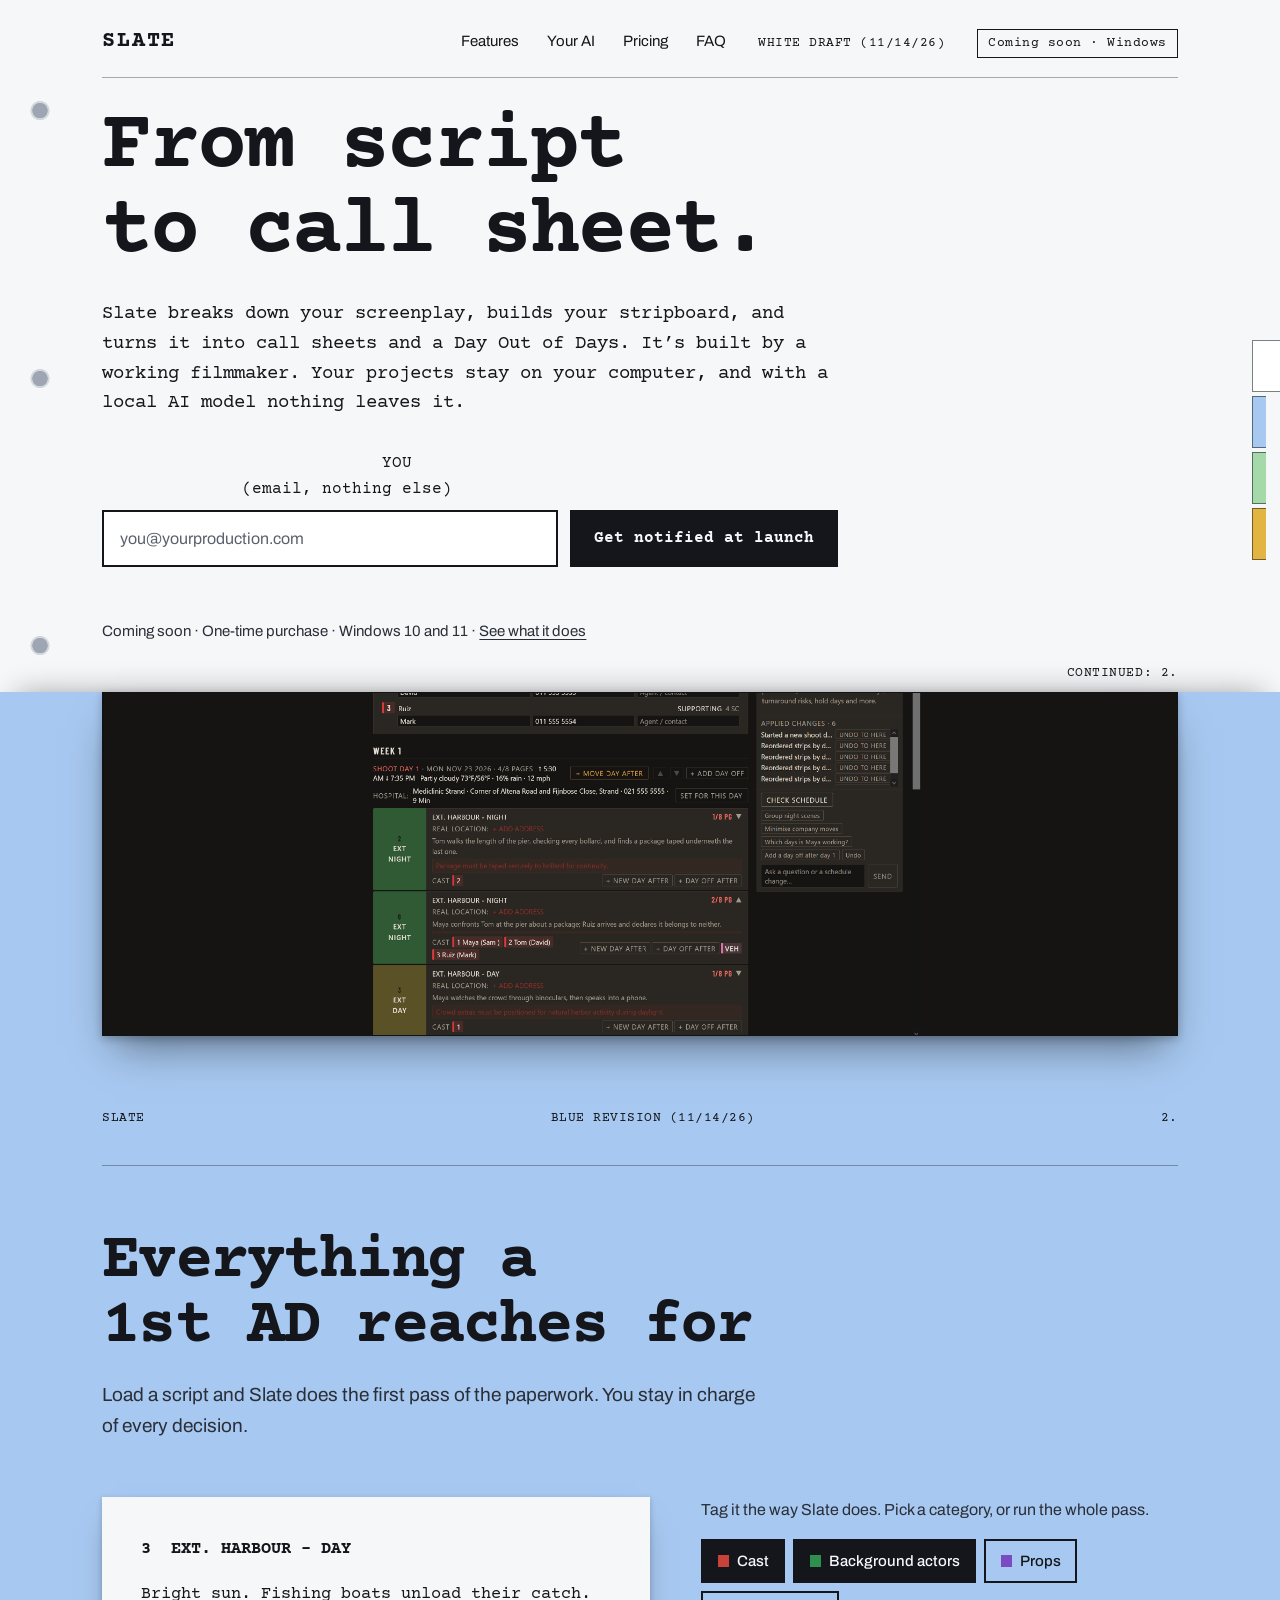
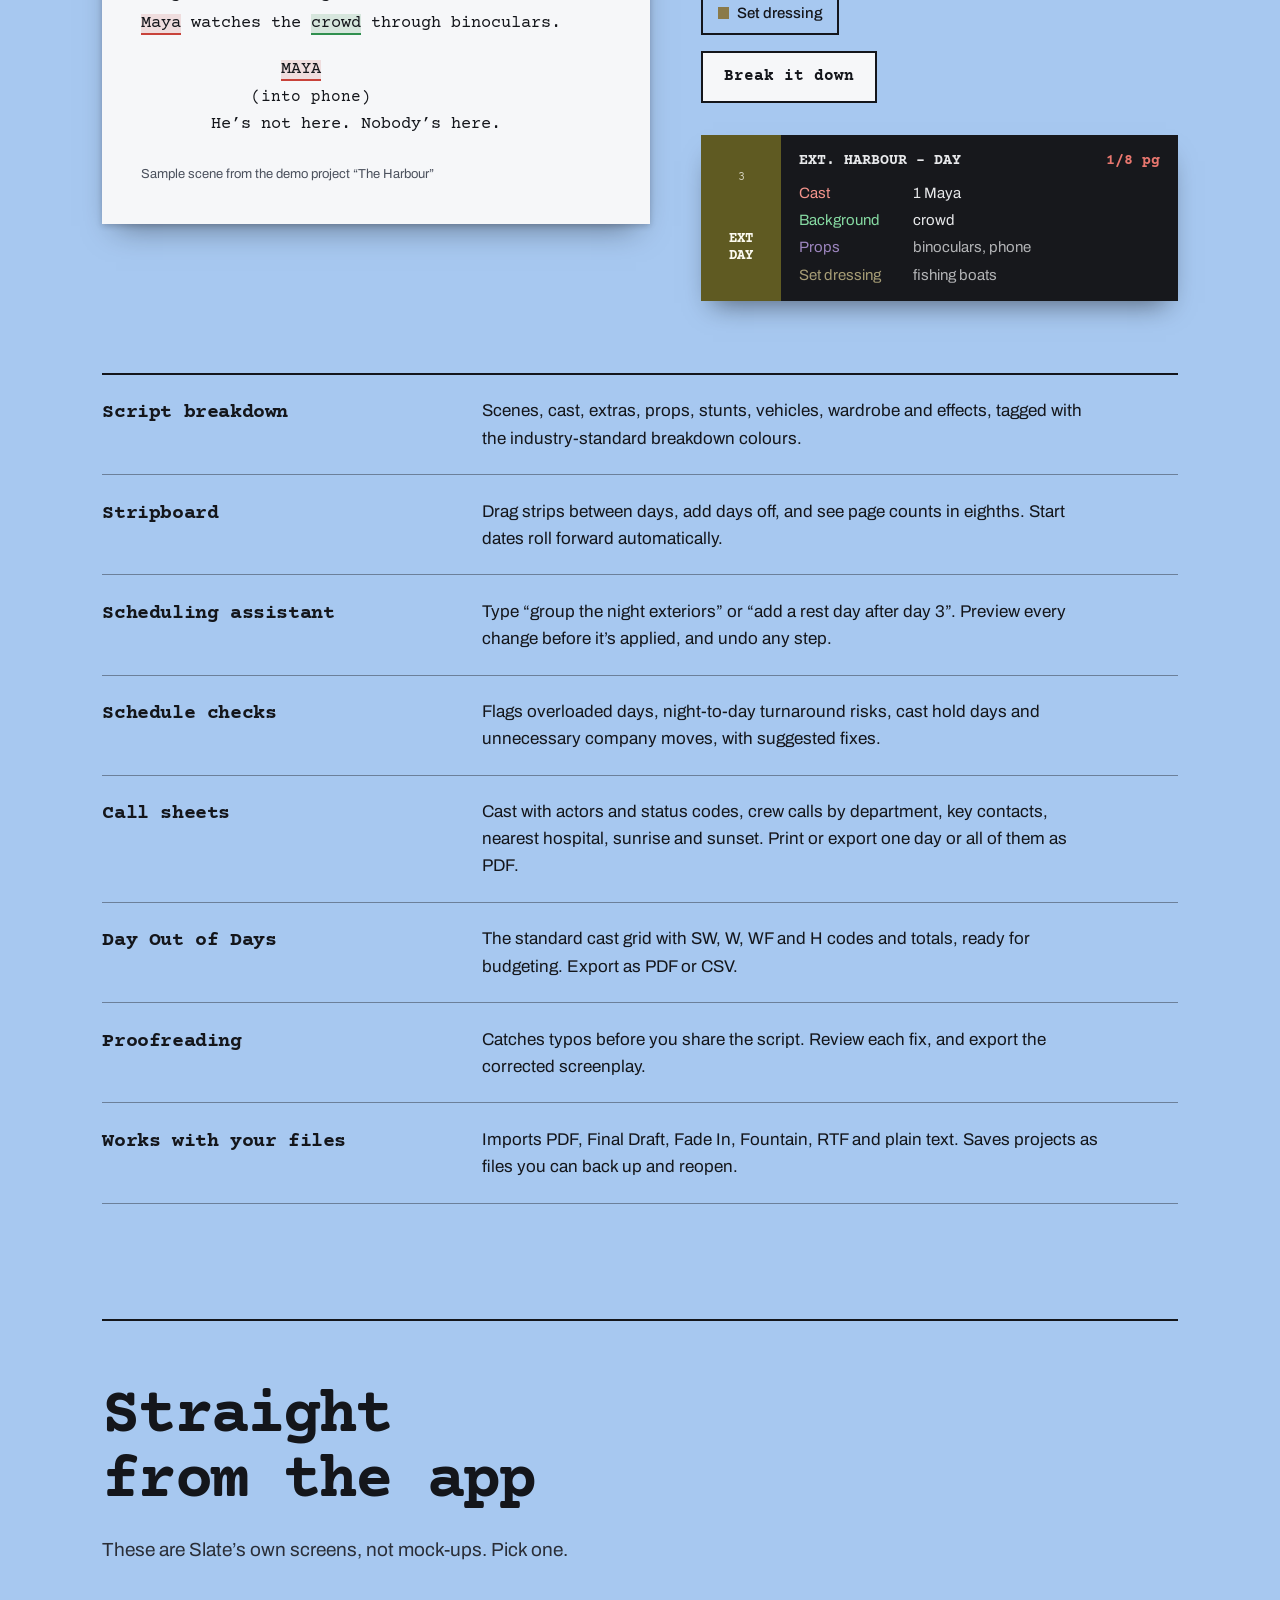
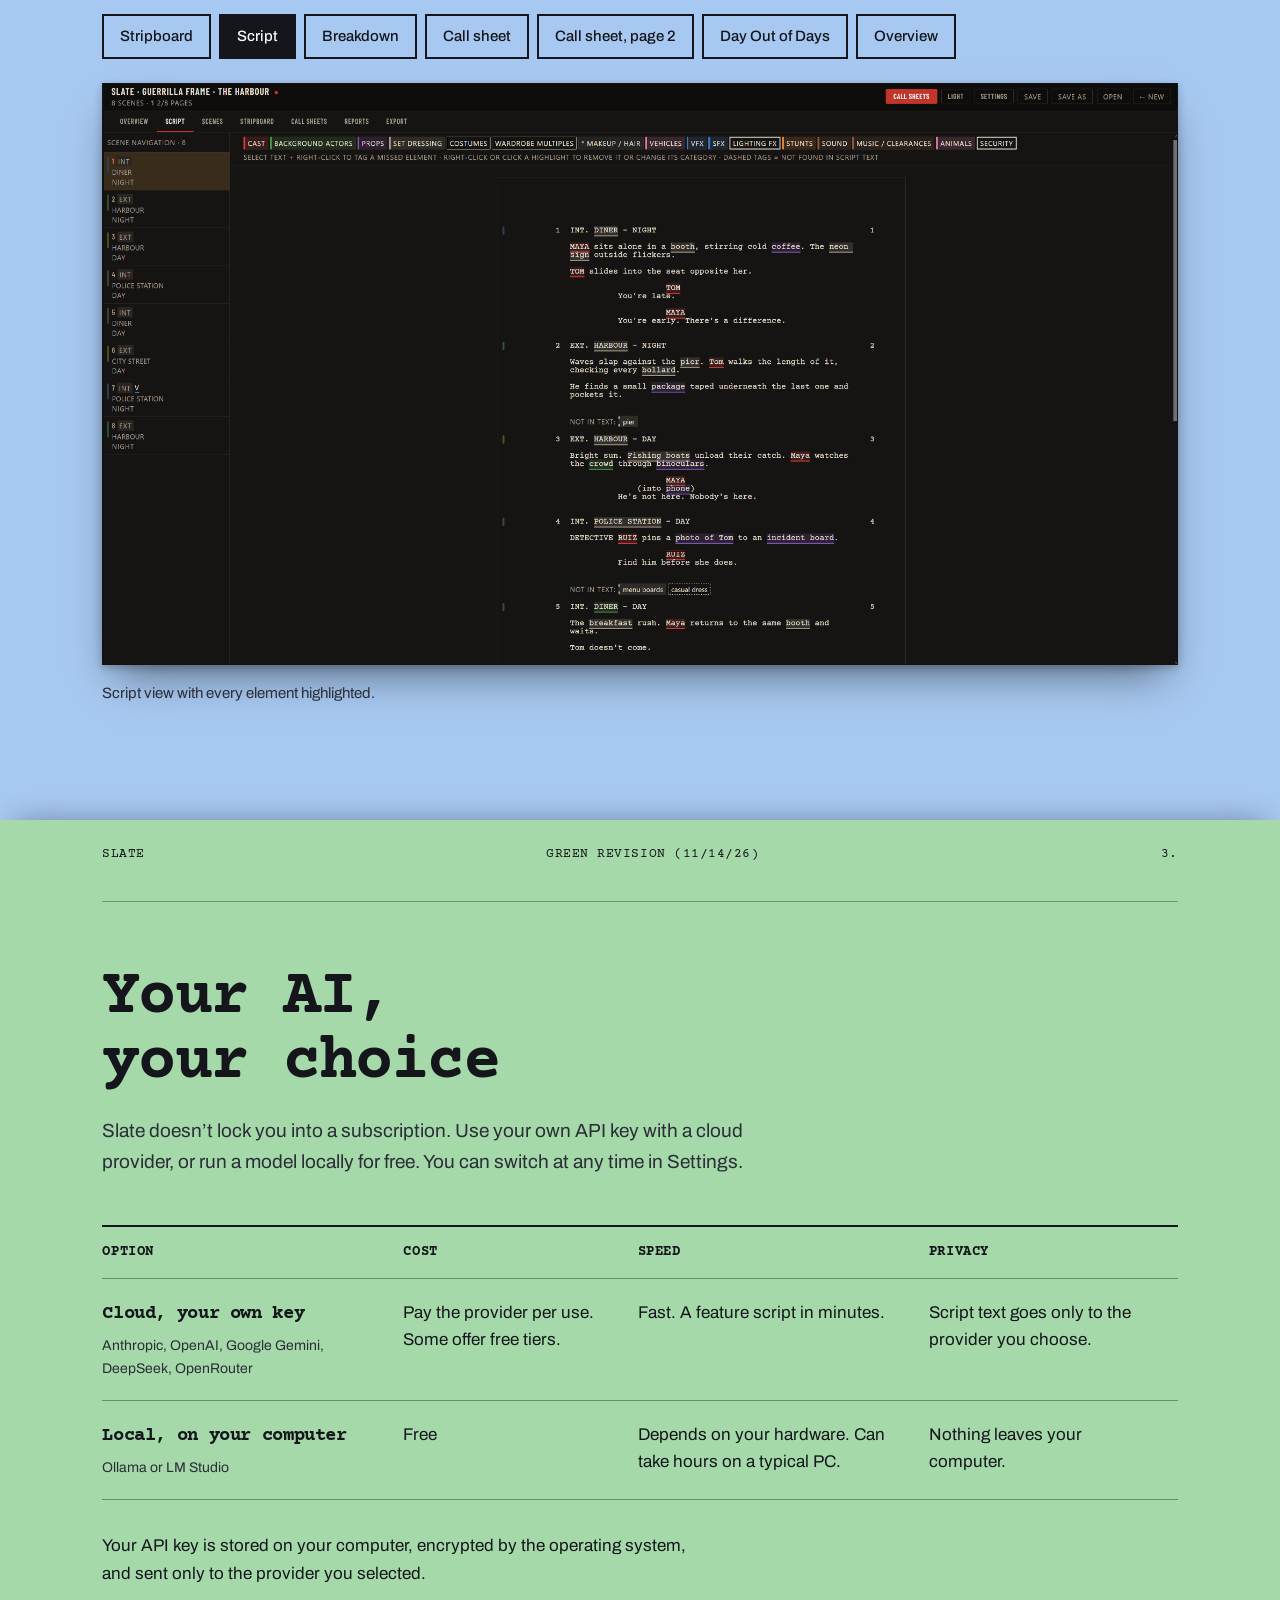
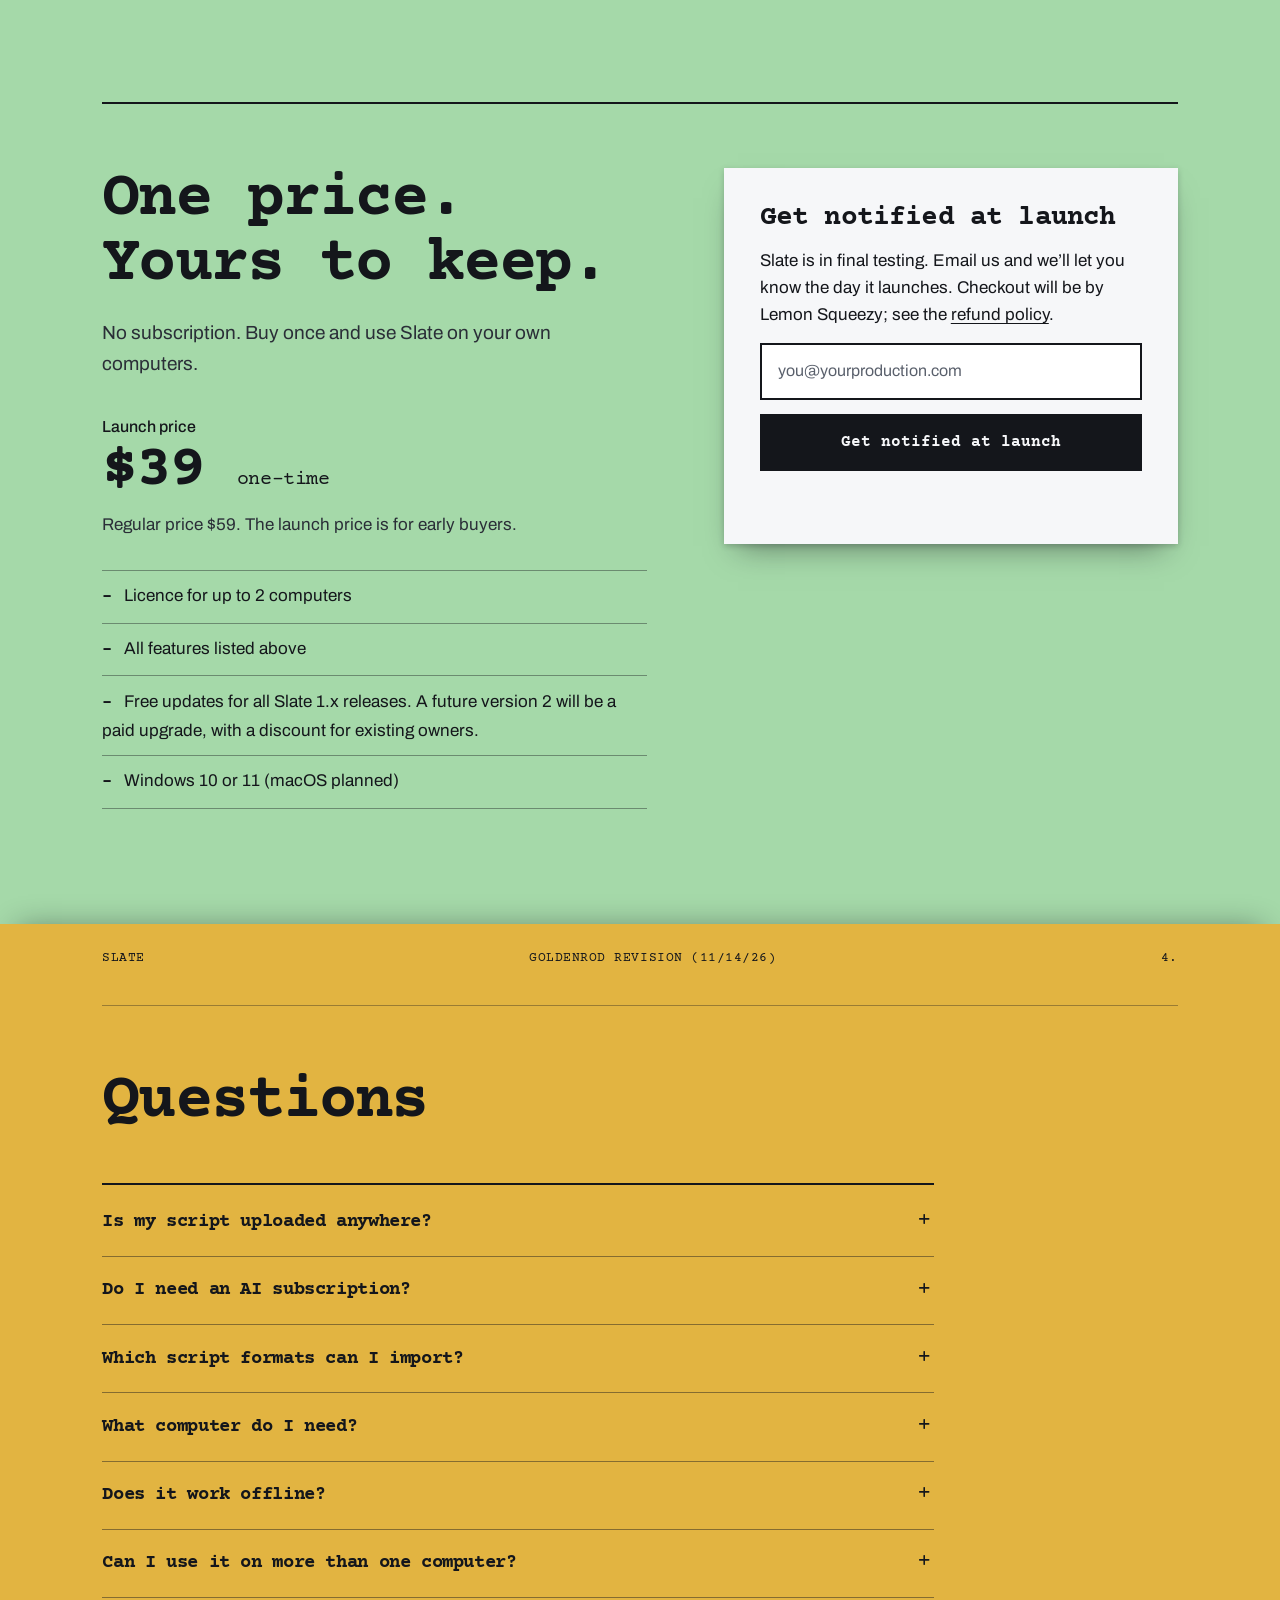
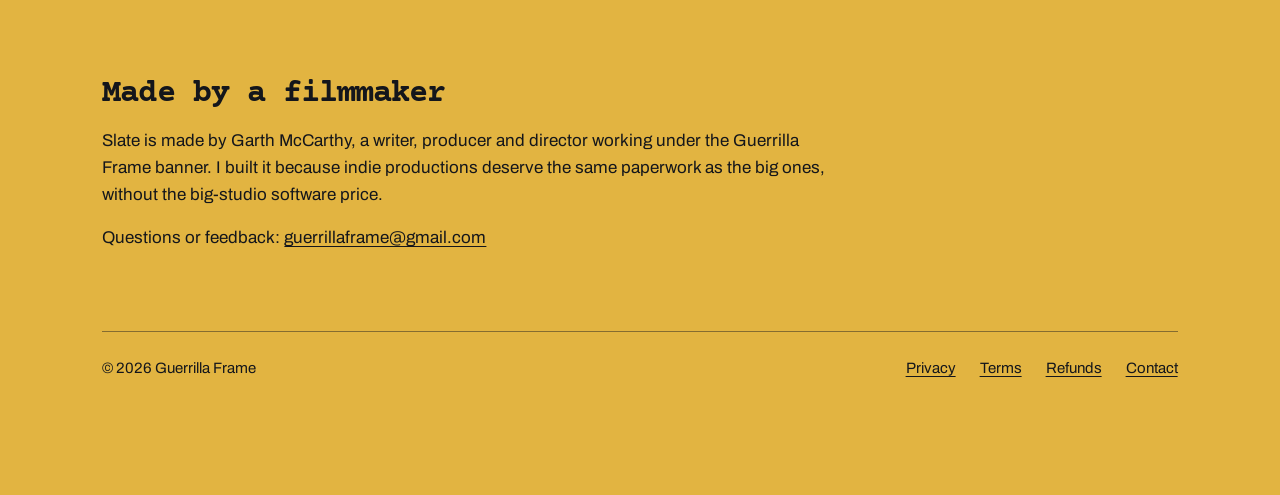
==== commit 9d2e4ce3: "Clarify the update policy on the pricing list and Terms page Co-Authored-By: Claude Sonnet 5.5 <nore" ====
--- a/index.html
+++ b/index.html
@@ -173,7 +173,7 @@
         <ul class="inc">
           <li>Licence for up to 2 computers</li>
           <li>All features listed above</li>
-          <li>Free updates for this version</li>
+          <li>Free updates for all Slate 1.x releases. A future version 2 will be a paid upgrade, with a discount for existing owners.</li>
           <li>Windows 10 or 11 (macOS planned)</li>
         </ul>
       </div>
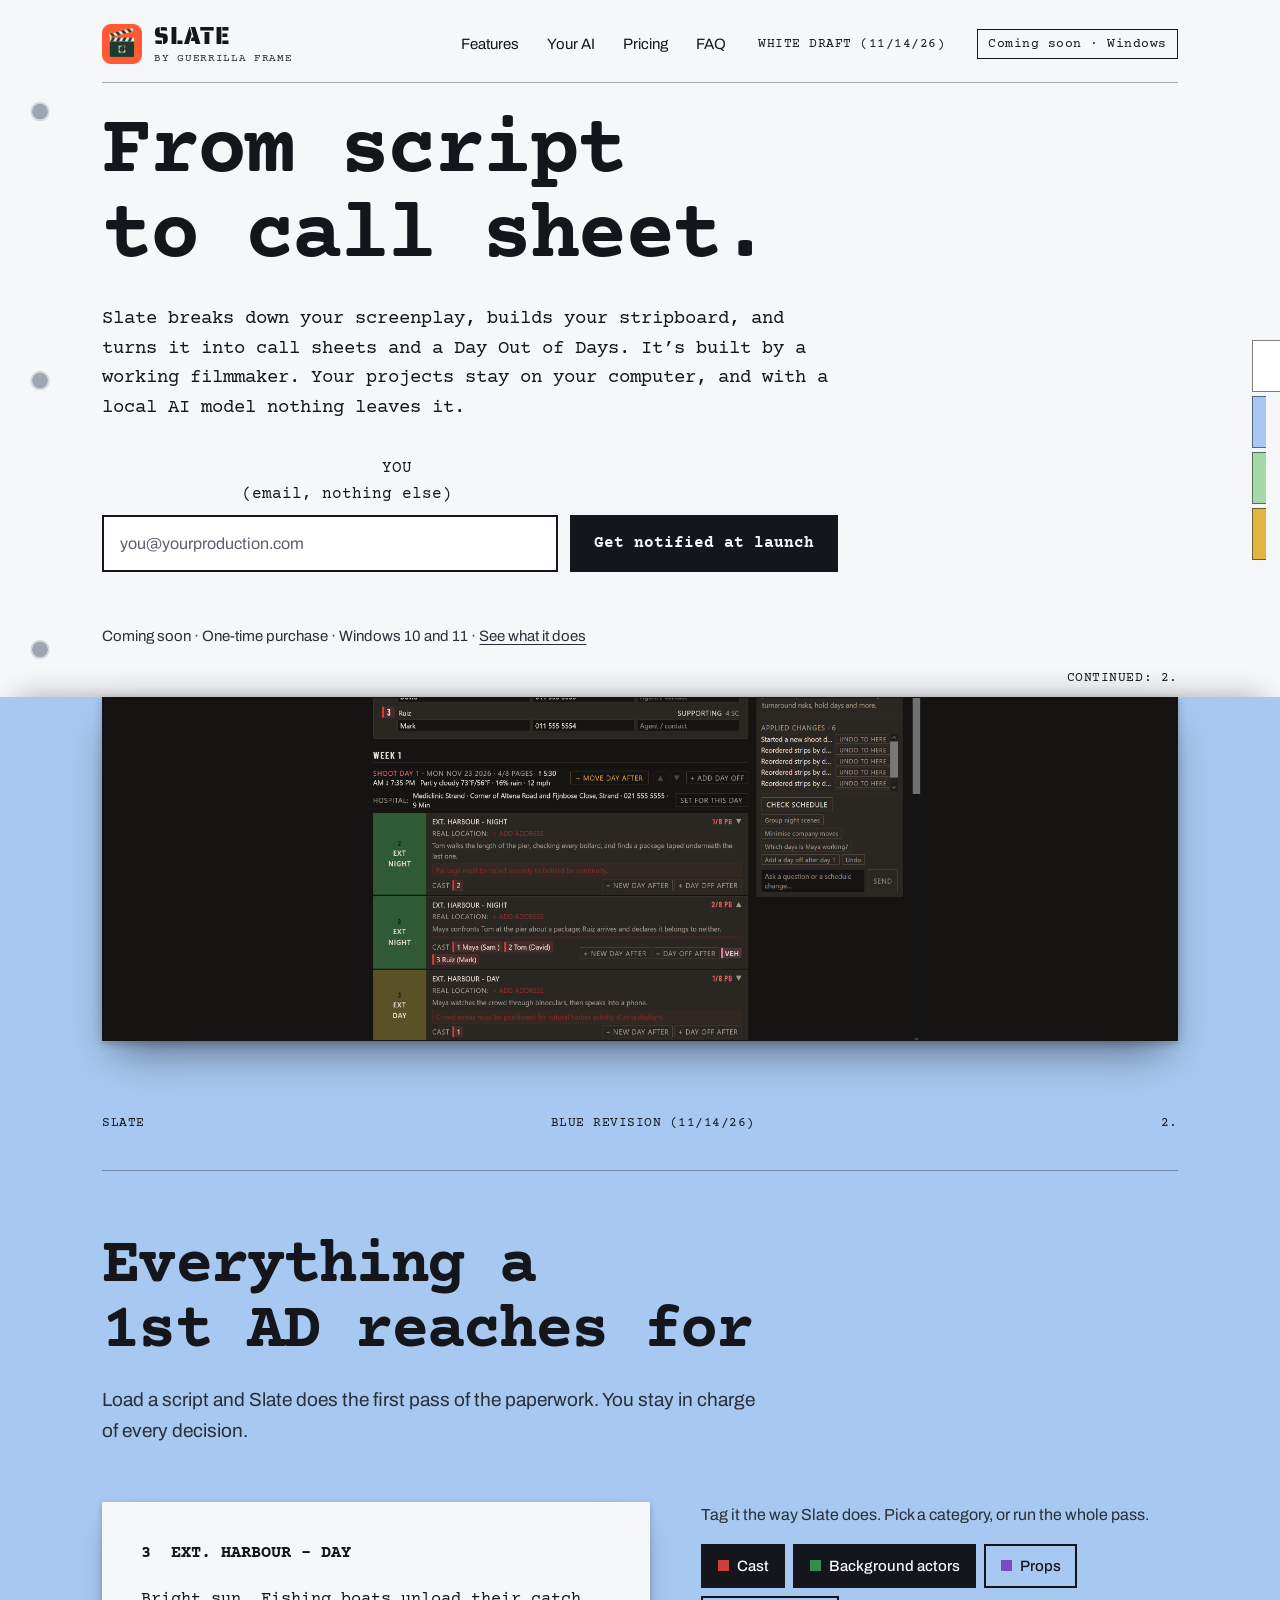
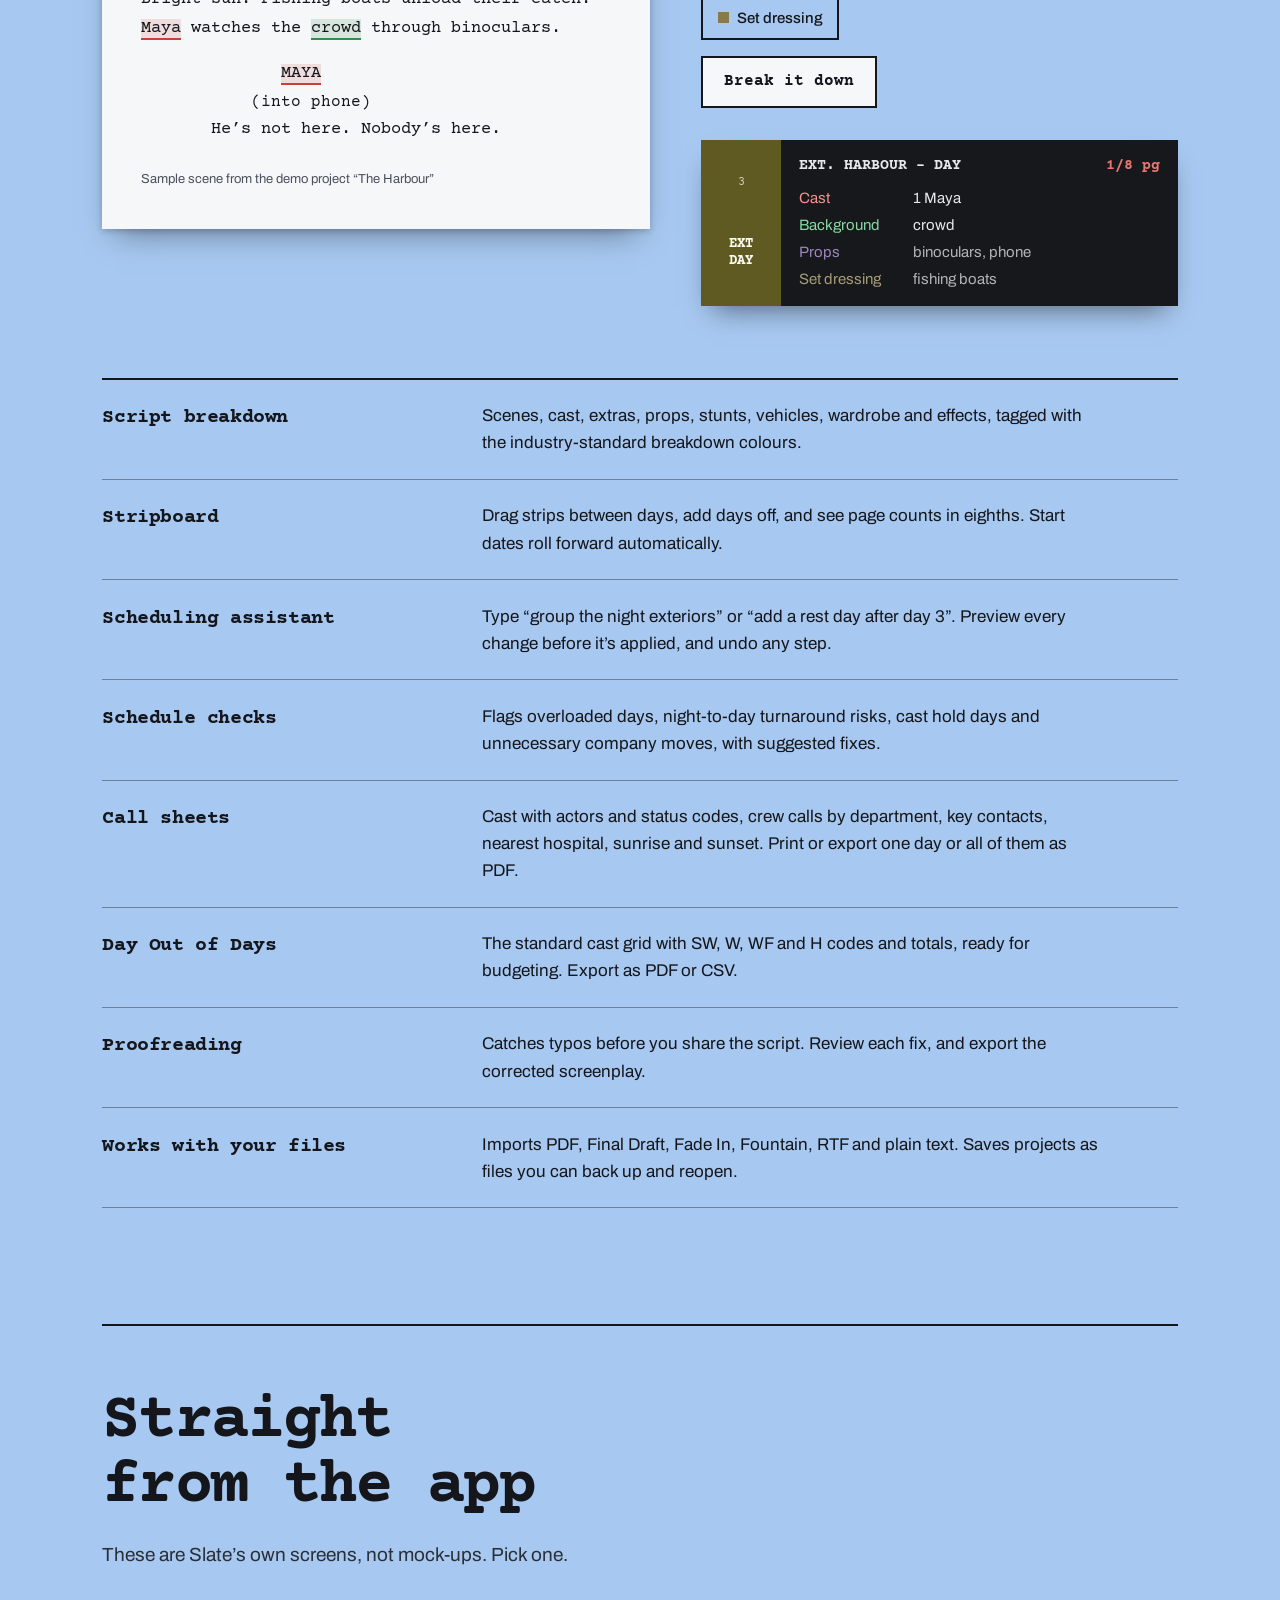
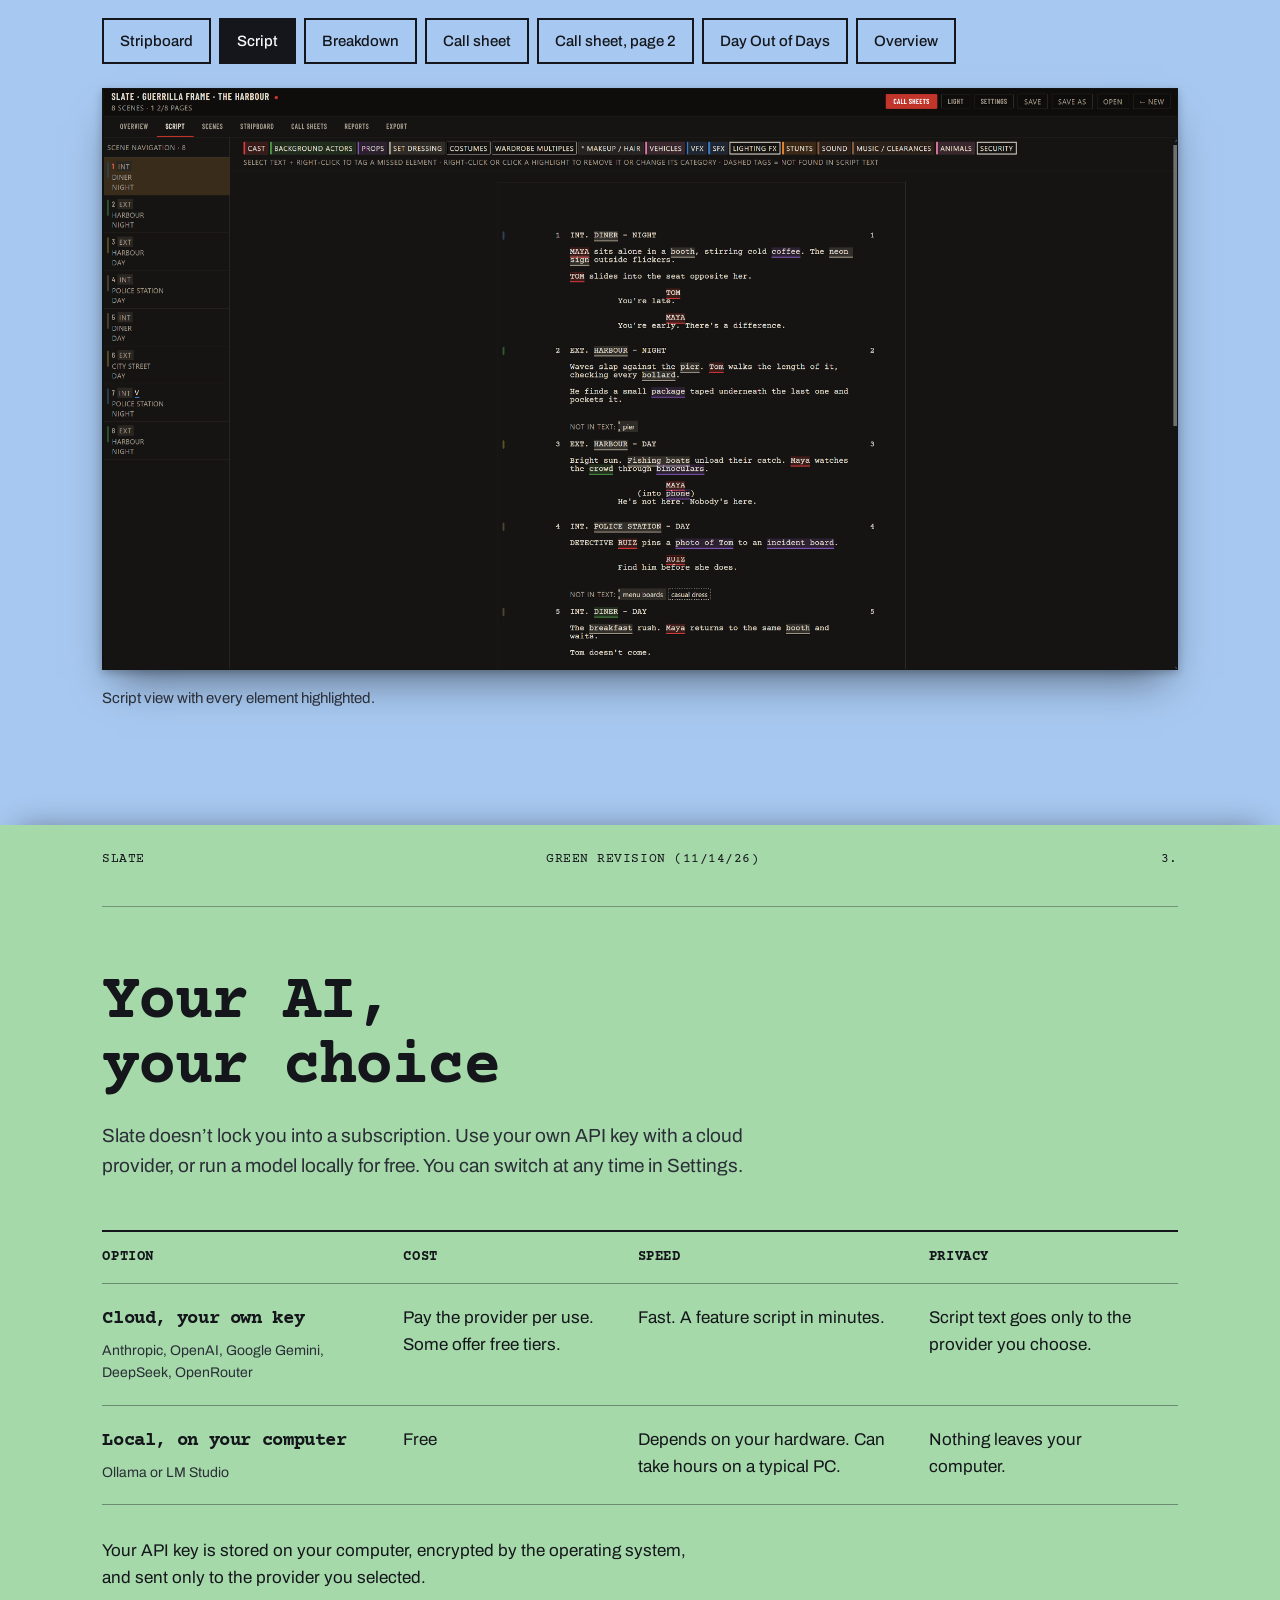
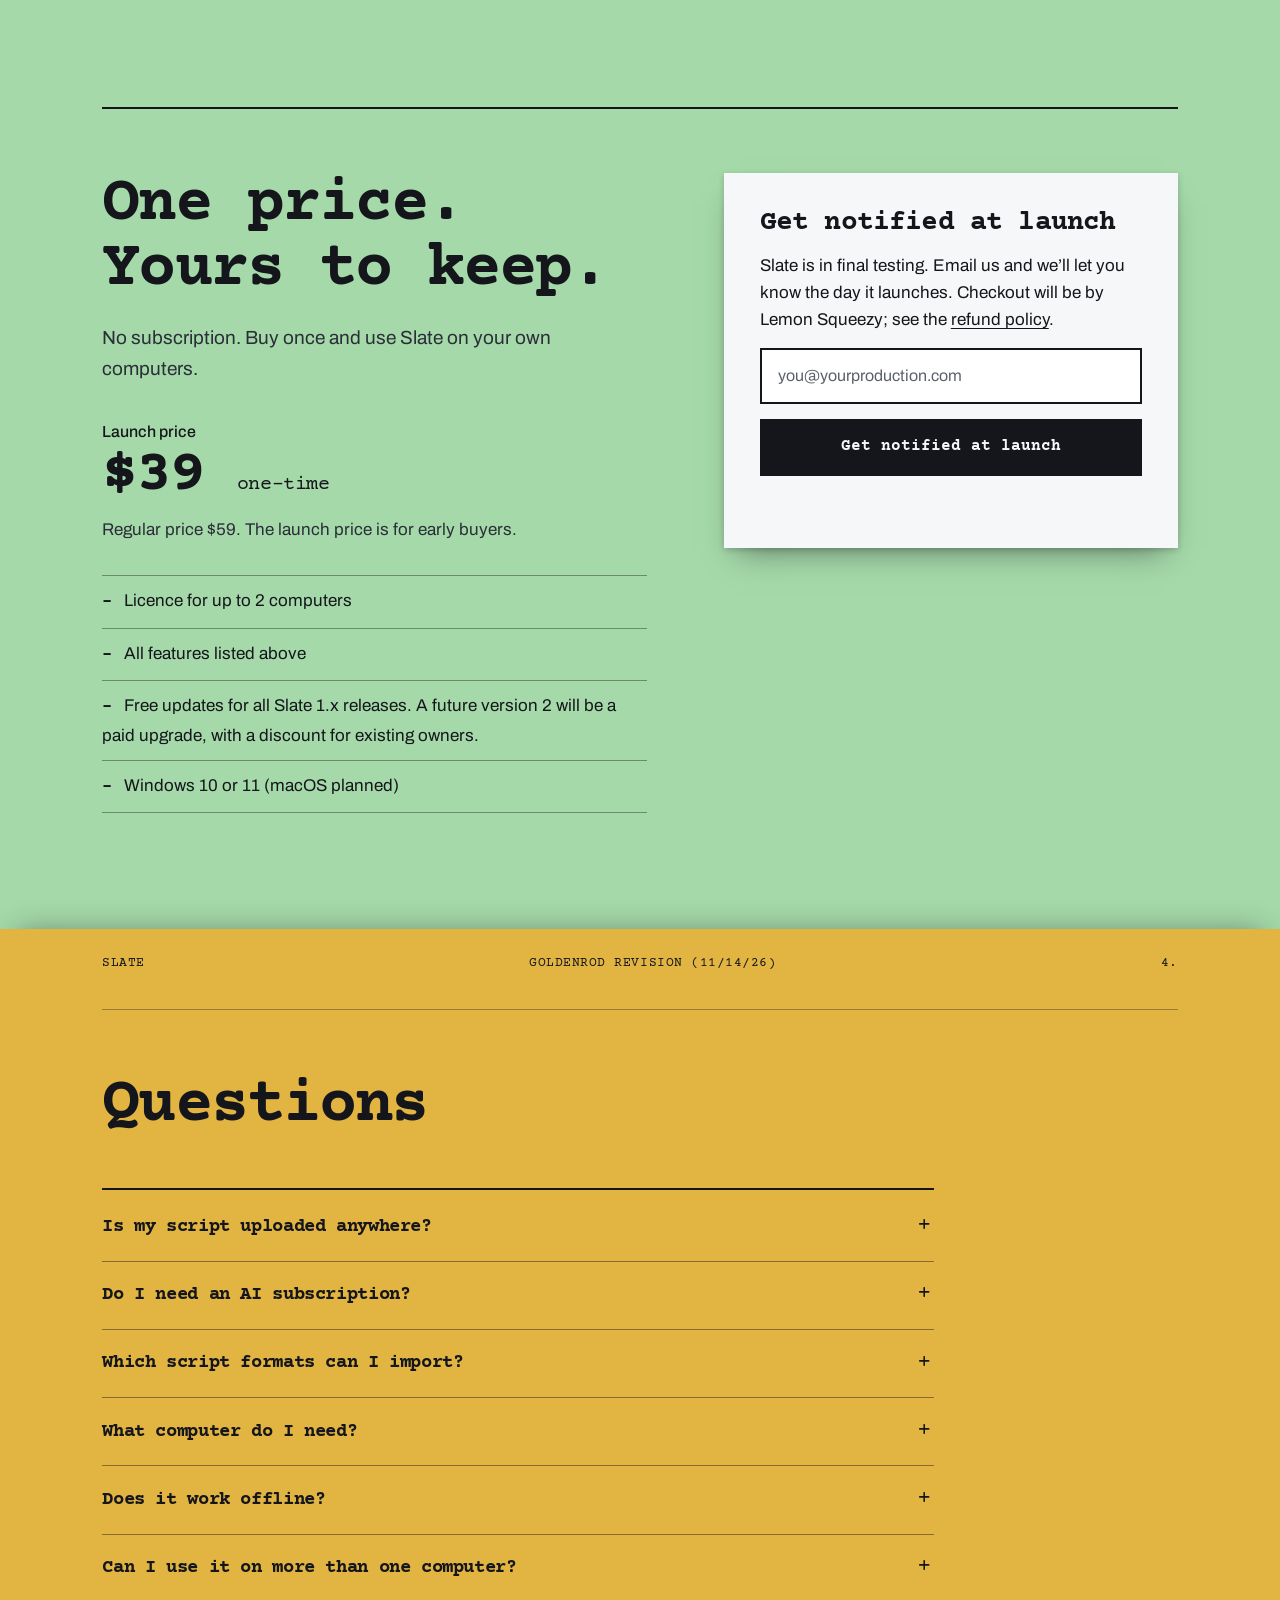
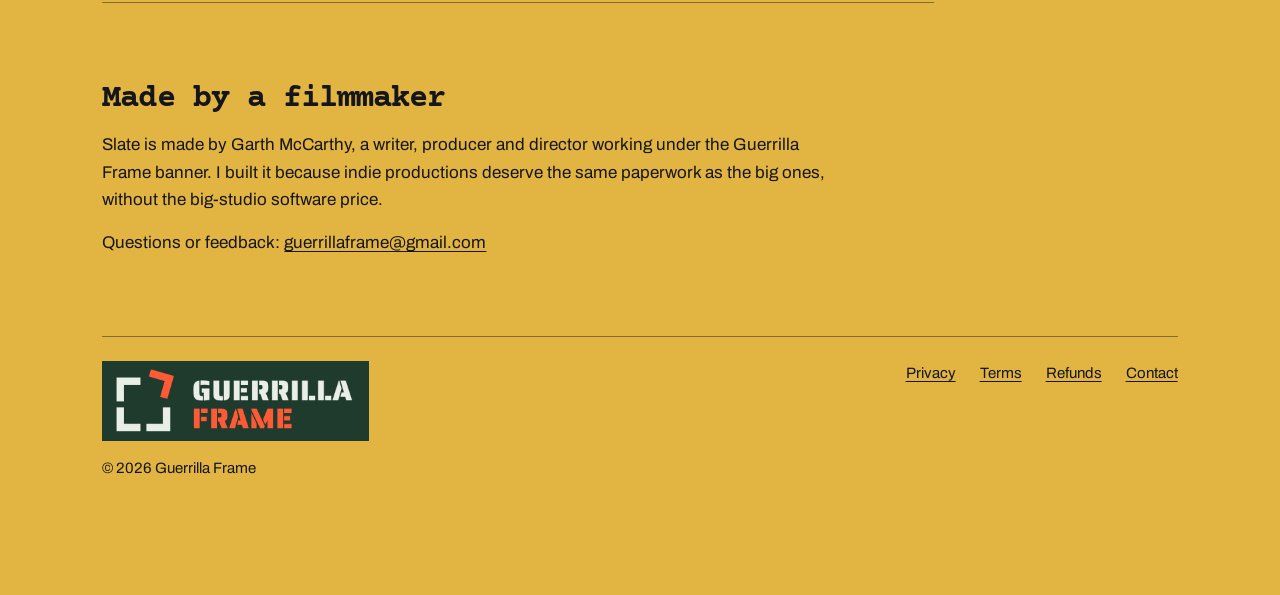
==== commit fda6628f: "Add Guerrilla Frame (B2) branding to the Slate page Header lockup, favicon, share image, footer lock" ====
--- a/index.html
+++ b/index.html
@@ -6,6 +6,16 @@
 <title>Slate · Script breakdown and scheduling for indie filmmakers</title>
 <meta name="description" content="Slate breaks down your screenplay, builds your stripboard, and turns it into call sheets and a Day Out of Days. Windows 10 and 11. Your projects stay on your computer, and with a local AI model nothing leaves it.">
 <meta name="theme-color" content="#f6f7f9">
+<link rel="icon" type="image/png" sizes="32x32" href="img/brand/slate-icon-32.png">
+<link rel="icon" type="image/png" sizes="48x48" href="img/brand/slate-icon-48.png">
+<link rel="apple-touch-icon" href="img/brand/slate-icon-180.png">
+<meta property="og:type" content="website">
+<meta property="og:title" content="Slate · Script breakdown and scheduling for indie filmmakers">
+<meta property="og:description" content="From script to call sheet. Breakdown, stripboard, call sheets and Day Out of Days for Windows, by Guerrilla Frame.">
+<meta property="og:image" content="https://aliengunship.github.io/guerrillaframe/img/brand/og-image.png">
+<meta property="og:image:width" content="1200">
+<meta property="og:image:height" content="630">
+<meta name="twitter:card" content="summary_large_image">
 <link rel="preload" href="fonts/courierprime-700.woff2" as="font" type="font/woff2" crossorigin>
 <link rel="stylesheet" href="slate.css">
 </head>
@@ -22,7 +32,7 @@
 <!-- 1. WHITE -->
 <section class="page page--white" id="p-white">
   <header class="topline">
-    <a class="mark" href="#top" aria-label="Slate, back to top">SLATE</a>
+    <a class="mark" href="#top" aria-label="Slate by Guerrilla Frame, back to top"><img src="img/brand/slate-icon-180.png" width="40" height="40" alt=""><span class="mark-text"><b>SLATE</b><small>by Guerrilla Frame</small></span></a>
     <nav class="links" aria-label="Sections">
       <a href="#features">Features</a>
       <a href="#ai">Your AI</a>
@@ -212,7 +222,7 @@
     </div>
 
     <footer class="foot">
-      <p>&copy; <span id="year">2026</span> Guerrilla Frame</p>
+      <div class="foot-brand"><img src="img/brand/gf-lockup-dark.png" width="1600" height="480" alt="Guerrilla Frame"><p>&copy; <span id="year">2026</span> Guerrilla Frame</p></div>
       <nav aria-label="Legal">
         <a href="privacy.html">Privacy</a>
         <a href="terms.html">Terms</a>
--- a/slate.css
+++ b/slate.css
@@ -1,3 +1,4 @@
+@font-face { font-family: "Saira Stencil One"; font-weight: 400; font-display: swap; src: url("fonts/sairastencil-latin.woff2") format("woff2"); }
 @font-face { font-family: "Courier Prime"; font-weight: 400; font-display: swap; src: url("fonts/courierprime-400.woff2") format("woff2"); }
 @font-face { font-family: "Courier Prime"; font-weight: 700; font-display: swap; src: url("fonts/courierprime-700.woff2") format("woff2"); }
 @font-face { font-family: "Archivo"; font-weight: 400 700; font-display: swap; src: url("fonts/archivo-latin.woff2") format("woff2"); }
@@ -52,10 +53,10 @@
 .lede { font-size: 1.1875rem; max-width: 60ch; margin: 1.25rem 0 0; color: var(--ink-2); }
 
 /* ---------- top line + hero ---------- */
-.topline { display: flex; align-items: baseline; gap: 2rem; padding: 1.5rem 0 1.1rem; max-width: 70rem; margin: 0 auto; border-bottom: 1px solid rgba(20, 22, 27, 0.35); }
+.topline { display: flex; align-items: center; gap: 2rem; padding: 1.5rem 0 1.1rem; max-width: 70rem; margin: 0 auto; border-bottom: 1px solid rgba(20, 22, 27, 0.35); }
 .draft { margin: 0; font-family: var(--script); font-size: 0.8125rem; letter-spacing: 0.04em; }
 .cont { margin: 1.25rem 0 0; text-align: right; font-family: var(--script); font-size: 0.8125rem; letter-spacing: 0.04em; }
-.mark { font-family: var(--script); font-weight: 700; font-size: 1.375rem; letter-spacing: 0.08em; text-decoration: none; }
+
 .links { display: flex; gap: 1.75rem; margin-left: auto; font-size: 0.9375rem; }
 .links + .draft { margin-left: 0; }
 .links a { text-decoration: none; padding: 0.25rem 0; border-bottom: 1px solid transparent; }
@@ -249,3 +250,13 @@
 .page > .sheet + .sheet { margin-top: clamp(5rem, 9vw, 8rem); padding-top: clamp(3rem, 5vw, 4.5rem); border-top: 2px solid var(--ink); }
 .trap { position: absolute; left: -9999px; width: 1px; height: 1px; opacity: 0; }
 .notify button[type="submit"]:disabled { opacity: 0.6; cursor: progress; }
+
+/* ---------- Guerrilla Frame brand ---------- */
+.mark { display: inline-flex; align-items: center; gap: 0.75rem; text-decoration: none; font-size: inherit; letter-spacing: 0; }
+.mark img { width: 2.5rem; height: 2.5rem; flex: none; }
+.mark-text { display: grid; line-height: 1; }
+.mark-text b { font-family: "Saira Stencil One", "Courier New", monospace; font-weight: 400; font-size: 1.5rem; letter-spacing: 0.04em; }
+.mark-text small { font-family: var(--script); font-size: 0.6875rem; letter-spacing: 0.06em; text-transform: uppercase; margin-top: 0.3rem; color: var(--ink-2); }
+.foot-brand { display: grid; gap: 0.9rem; }
+.foot-brand img { width: auto; height: 5rem; max-width: 100%; }
+.foot-brand p { margin: 0; }
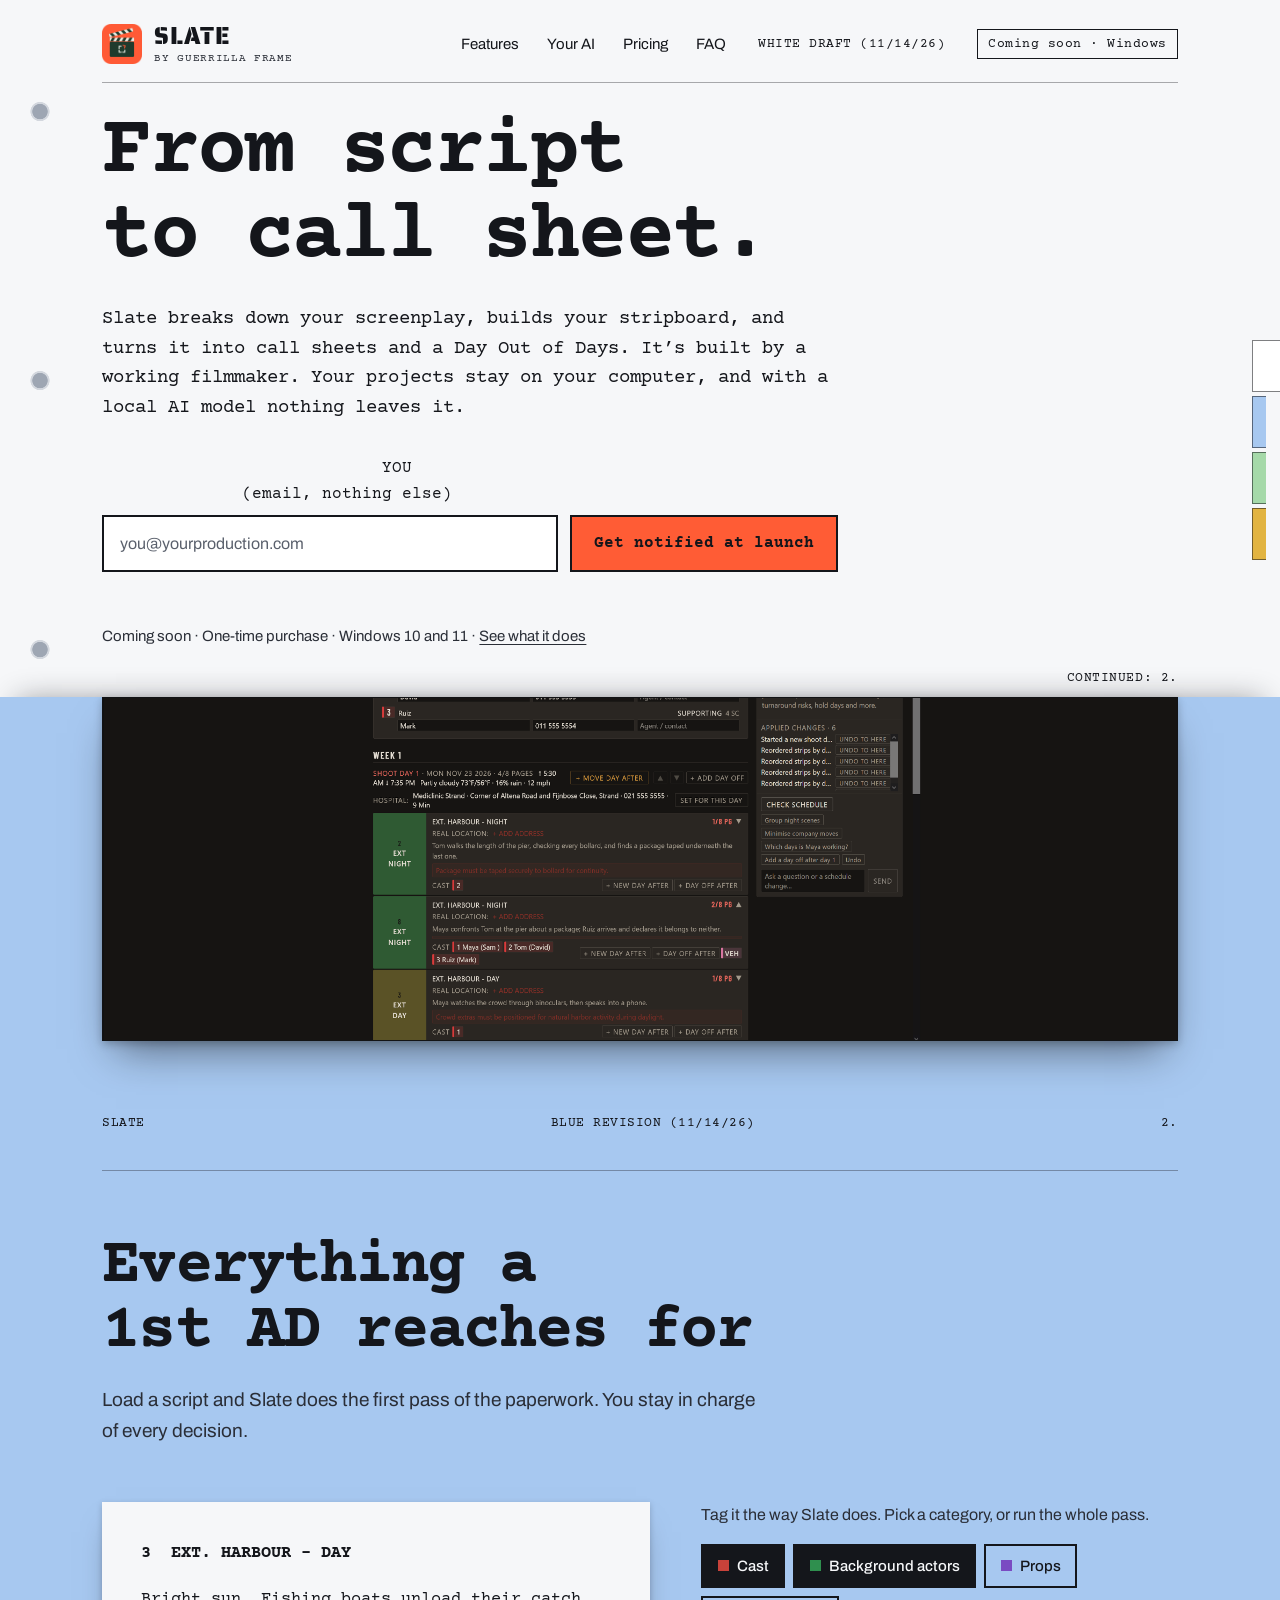
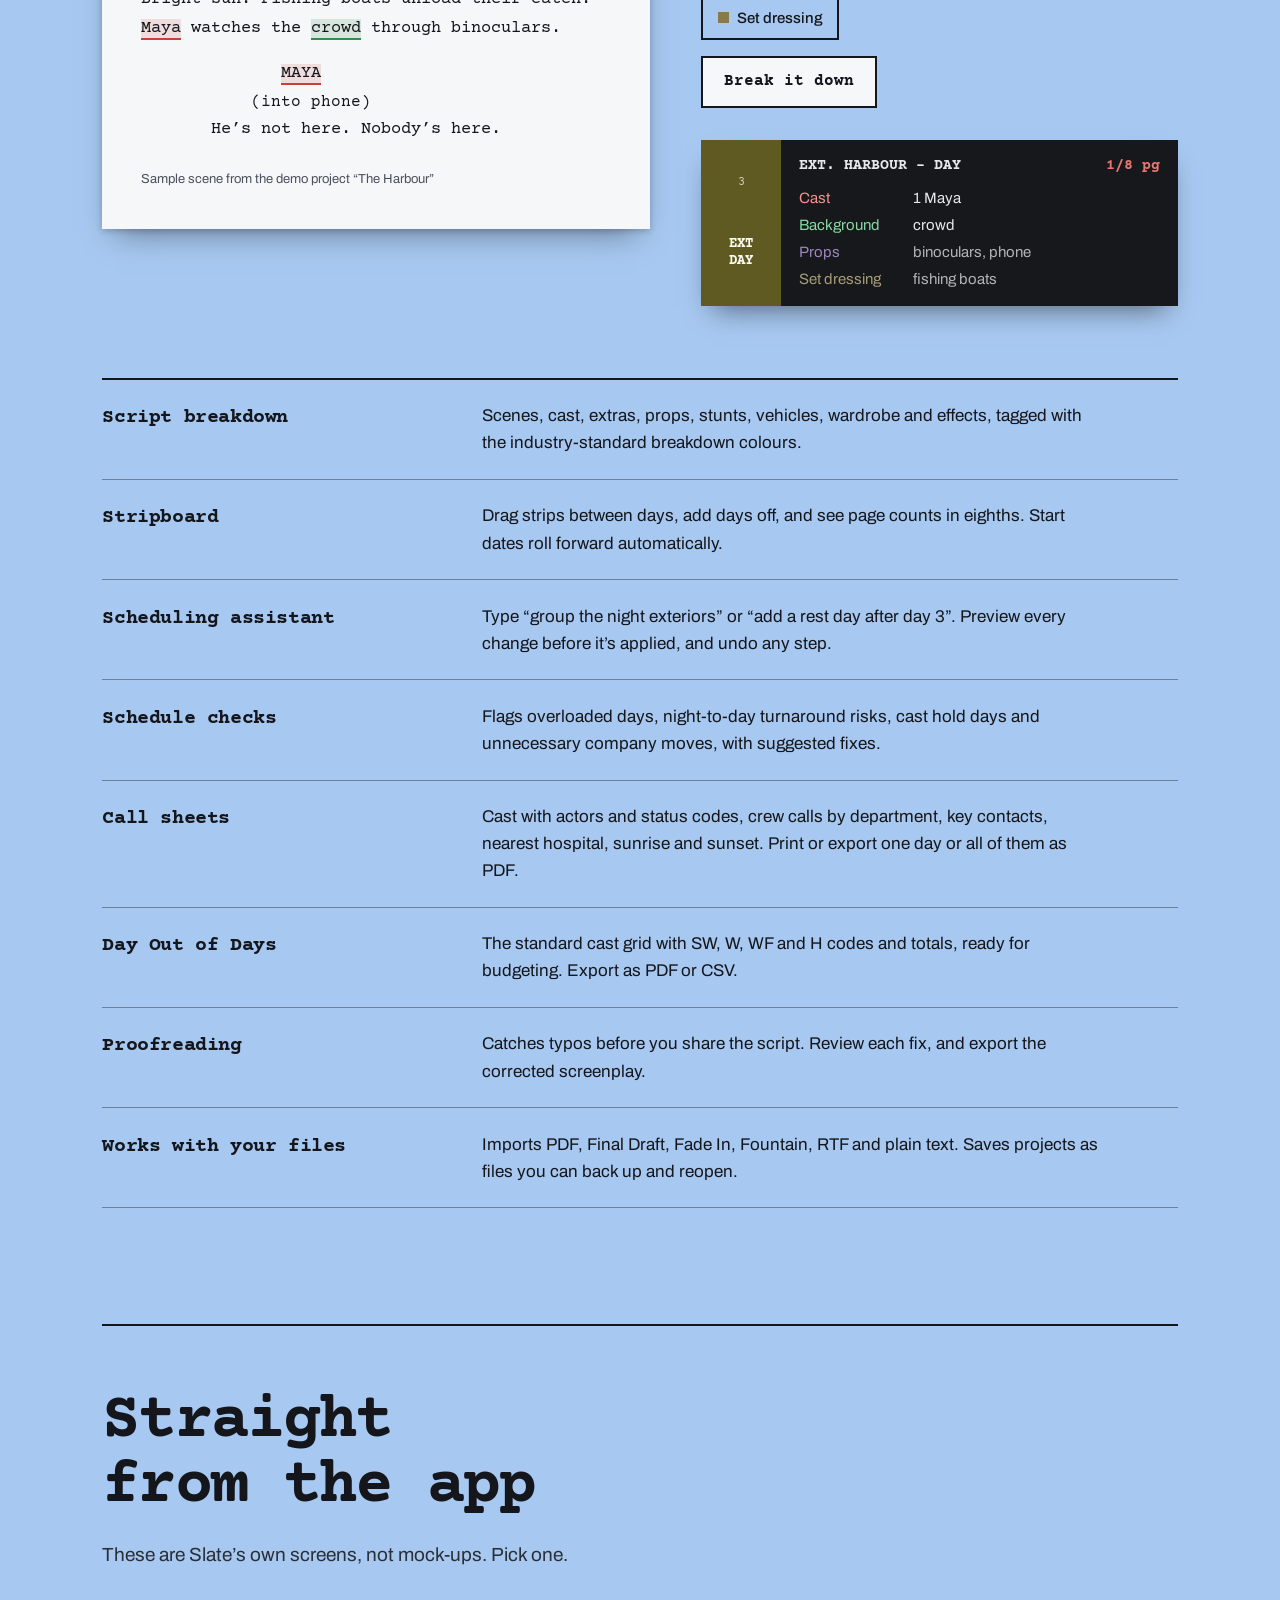
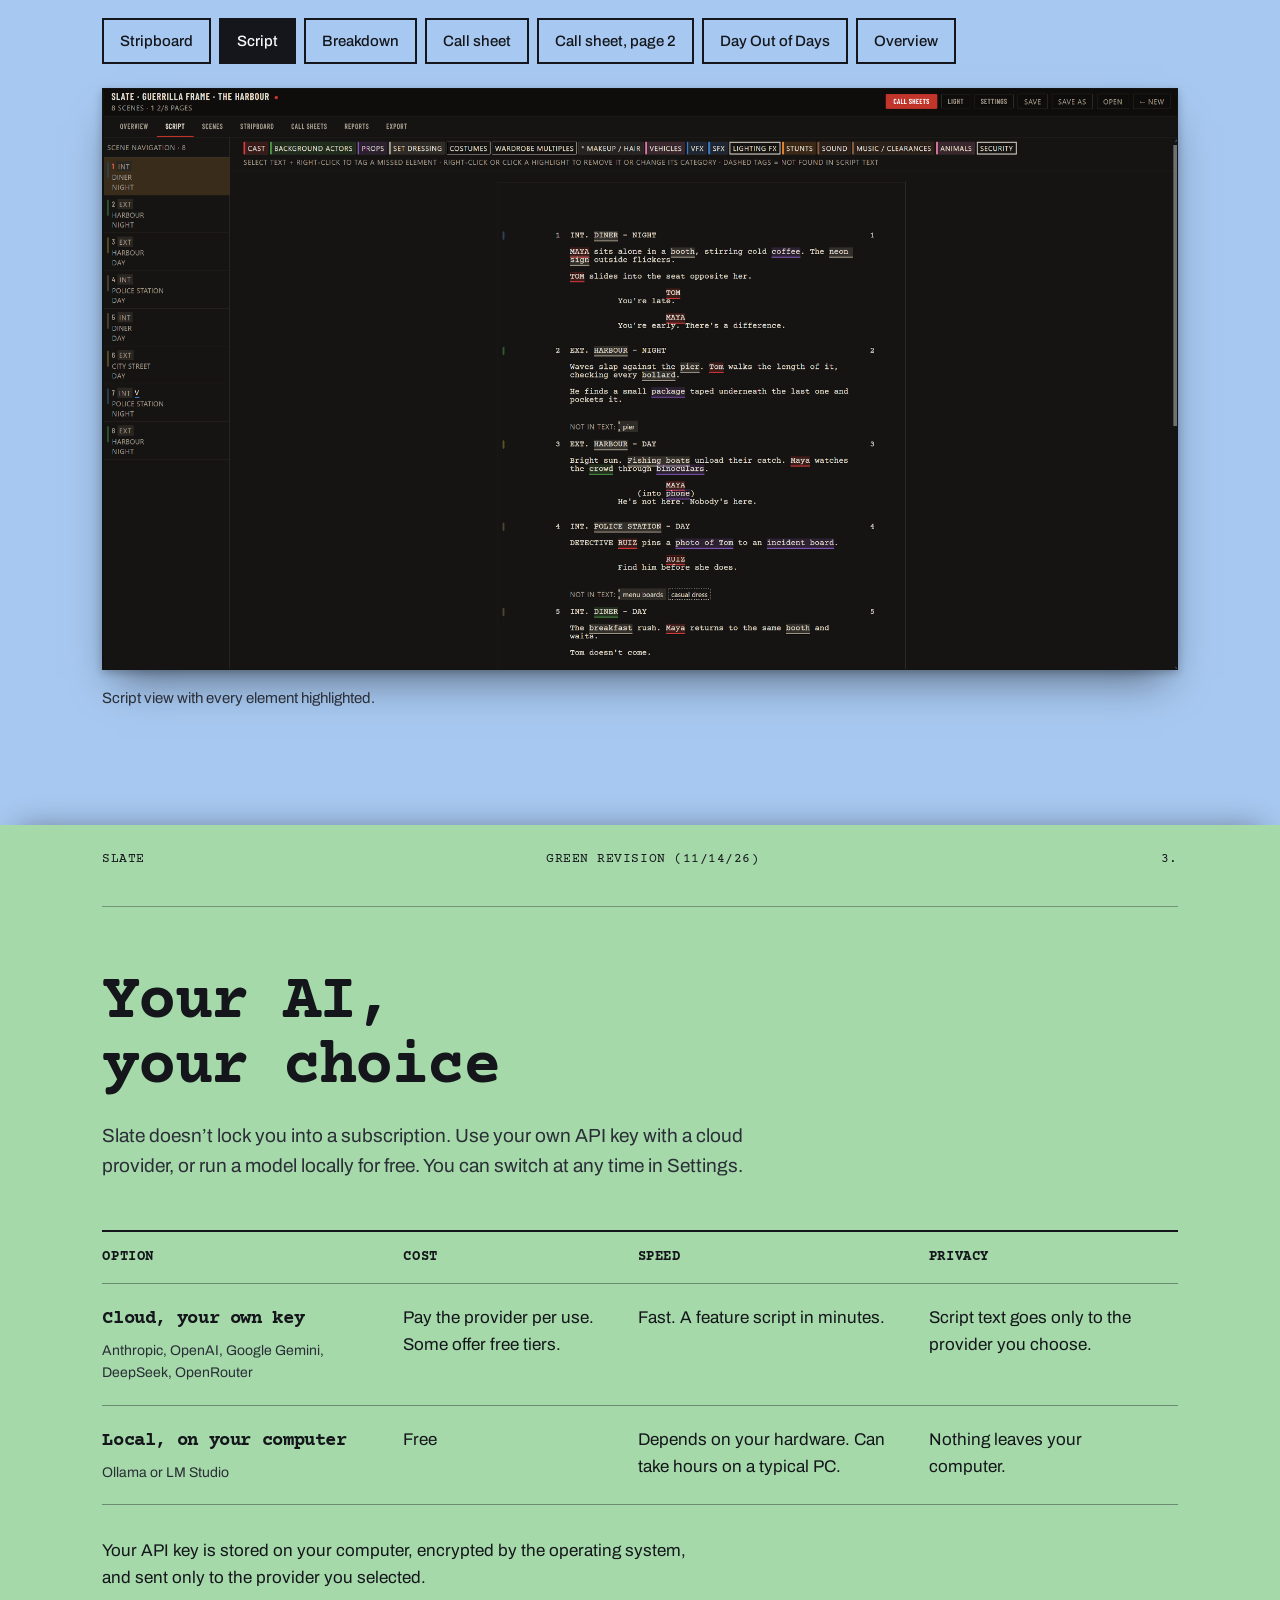
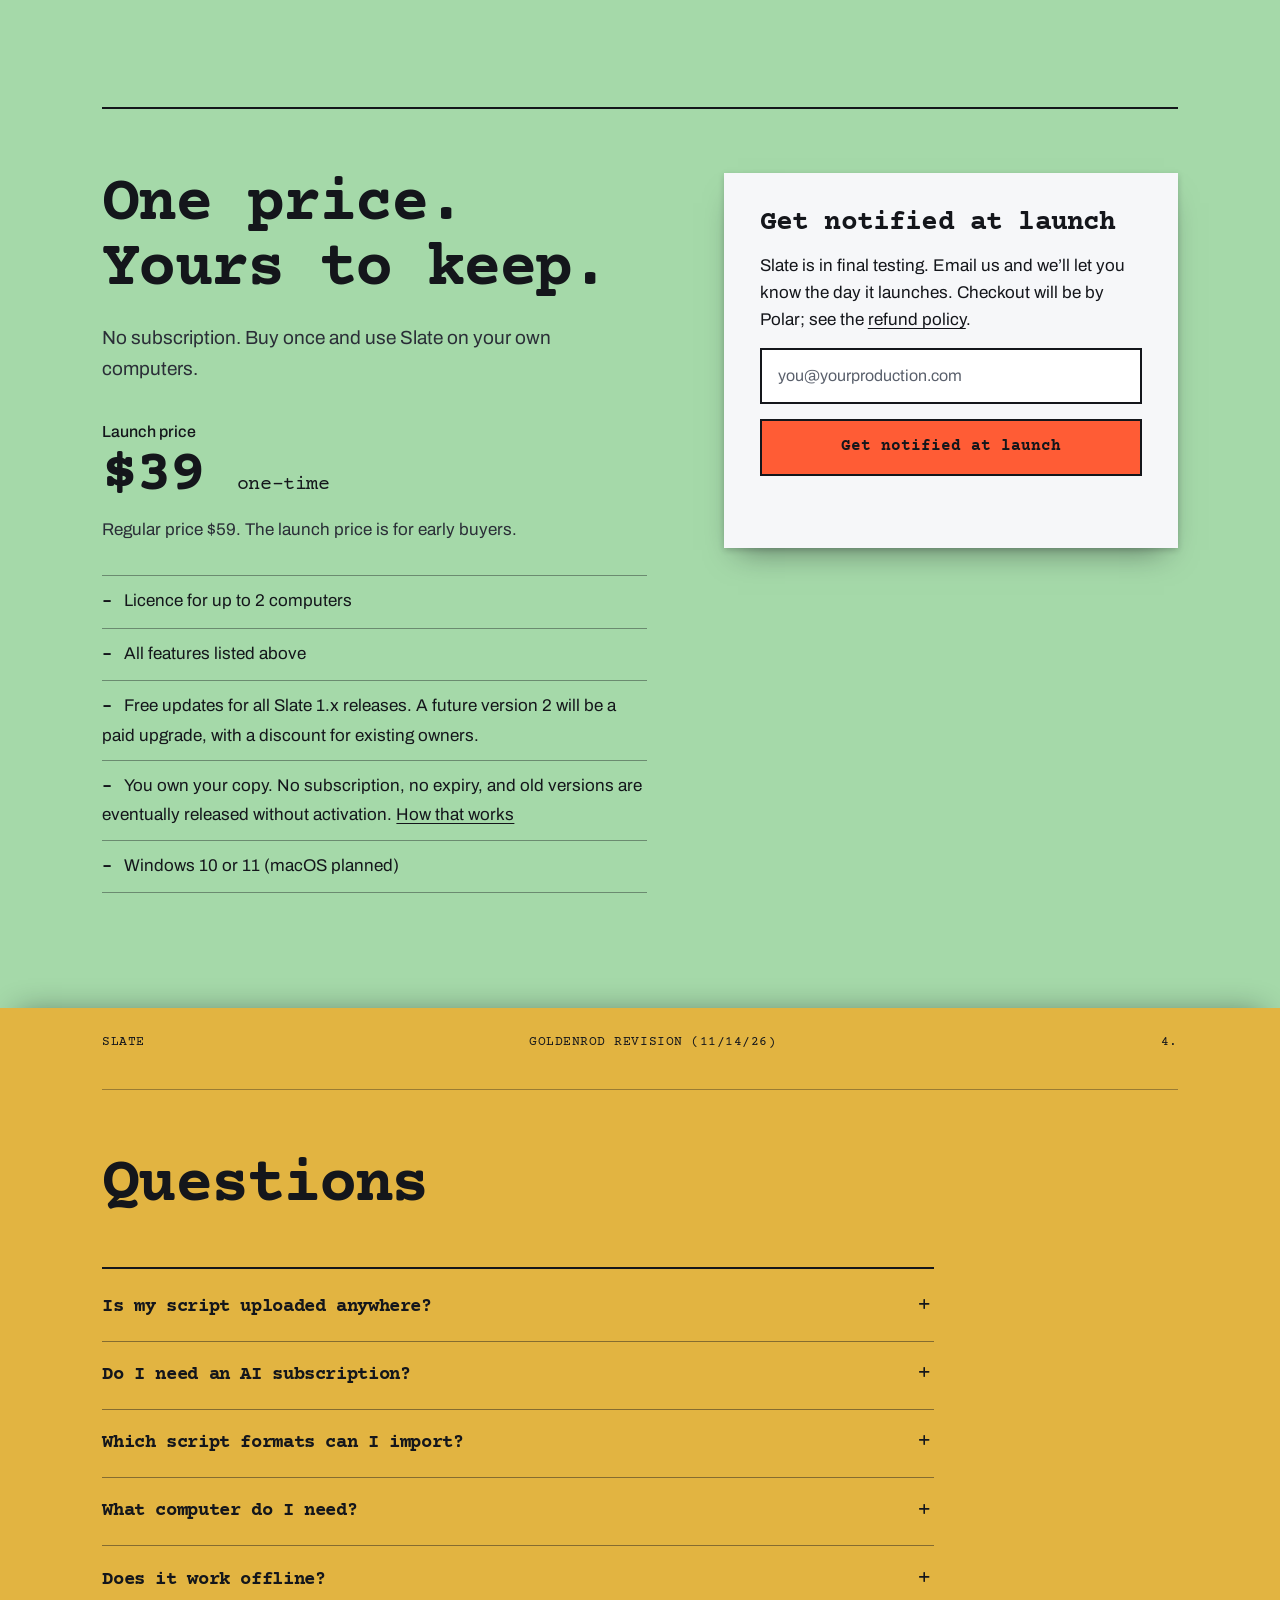
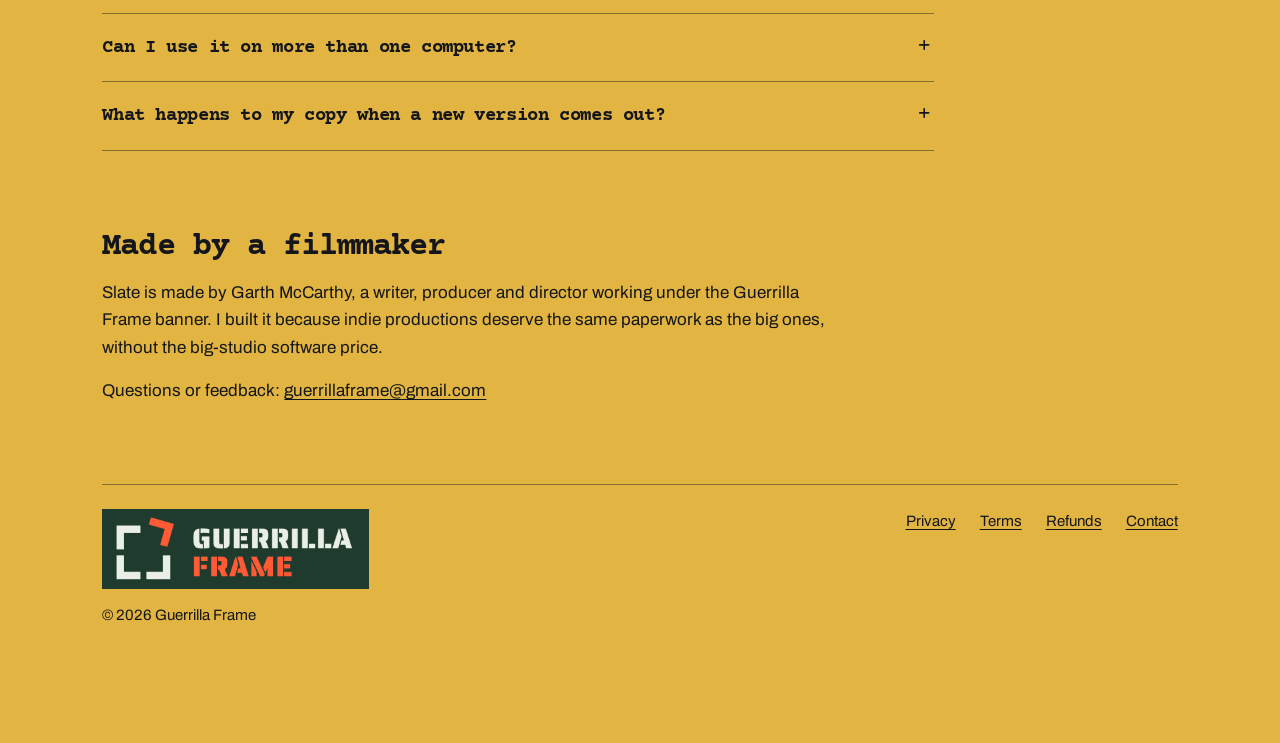
==== commit 7c70e459: "Add 'You own your copy' licence terms and switch checkout wording to Polar Co-Authored-By: Claude Op" ====
--- a/index.html
+++ b/index.html
@@ -184,13 +184,14 @@
           <li>Licence for up to 2 computers</li>
           <li>All features listed above</li>
           <li>Free updates for all Slate 1.x releases. A future version 2 will be a paid upgrade, with a discount for existing owners.</li>
+          <li>You own your copy. No subscription, no expiry, and old versions are eventually released without activation. <a href="terms.html">How that works</a></li>
           <li>Windows 10 or 11 (macOS planned)</li>
         </ul>
       </div>
       <form class="notify notify--card" data-notify novalidate>
         <input type="checkbox" name="botcheck" class="trap" tabindex="-1" autocomplete="off" aria-hidden="true">
         <h3>Get notified at launch</h3>
-        <p>Slate is in final testing. Email us and we&rsquo;ll let you know the day it launches. Checkout will be by Lemon Squeezy; see the <a href="refunds.html">refund policy</a>.</p>
+        <p>Slate is in final testing. Email us and we&rsquo;ll let you know the day it launches. Checkout will be by Polar; see the <a href="refunds.html">refund policy</a>.</p>
         <label class="sr" for="email-price">Email address</label>
         <input id="email-price" name="email" type="email" autocomplete="email" inputmode="email" placeholder="you@yourproduction.com" required>
         <button type="submit">Get notified at launch</button>
@@ -213,6 +214,7 @@
       <details><summary>What computer do I need?</summary><p>Windows 10 or 11. Cloud AI works on any reasonable machine. Running AI locally needs a strong computer: a recent graphics card with at least 12&nbsp;GB of video memory and 32&nbsp;GB or more of RAM is a sensible starting point, and it is much slower than cloud AI.</p></details>
       <details><summary>Does it work offline?</summary><p>Yes, with a local AI model. Your schedule, call sheets and reports are always available offline. Weather forecasts need an internet connection; sunrise and sunset don&rsquo;t.</p></details>
       <details><summary>Can I use it on more than one computer?</summary><p>Yes, on up to 2 computers. You can move your licence to a new computer from Settings.</p></details>
+      <details><summary>What happens to my copy when a new version comes out?</summary><p>You keep it. Your licence never expires, and your version keeps working. Three years after a newer major version comes out, we release a final build of the old version with licence activation removed, so it&rsquo;s yours to keep using for good. If Guerrilla Frame ever stops selling Slate, everyone who bought it gets an activation-free version.</p></details>
     </div>
 
     <div class="about">
--- a/slate.css
+++ b/slate.css
@@ -14,6 +14,7 @@
 
   /* breakdown category colours (match the app's tagging) */
   --c-cast: #c8423a;
+  --coral: #ff5c35;
   --c-bg: #2f8f4e;
   --c-props: #7a4bc2;
   --c-set: #8a7a4a;
@@ -27,7 +28,7 @@
 *, *::before, *::after { box-sizing: border-box; }
 html { scroll-behavior: smooth; scroll-padding-top: 1rem; scrollbar-color: var(--ink) var(--white); }
 body { margin: 0; font-family: var(--sans); font-size: 1.0625rem; line-height: 1.6; color: var(--ink); background: var(--white); caret-color: var(--ink); -webkit-font-smoothing: antialiased; }
-::selection { background: var(--ink); color: var(--white); }
+::selection { background: var(--coral); color: var(--ink); }
 img { max-width: 100%; height: auto; display: block; }
 a { color: inherit; text-underline-offset: 0.2em; text-decoration-thickness: 1px; }
 a:hover { text-decoration-thickness: 2px; }
@@ -76,8 +77,8 @@
 input[type="email"]::placeholder { color: #5a606c; }
 input[type="email"]:invalid:not(:placeholder-shown) { border-style: dashed; }
 button { font: inherit; cursor: pointer; }
-.notify button[type="submit"] { font-family: var(--script); font-weight: 700; font-size: 1rem; padding: 0.85rem 1.4rem; color: var(--white); background: var(--ink); border: 2px solid var(--ink); border-radius: 0; transition: background 0.2s var(--ease), color 0.2s var(--ease); }
-.notify button[type="submit"]:hover { background: var(--c-cast); border-color: var(--c-cast); }
+.notify button[type="submit"] { font-family: var(--script); font-weight: 700; font-size: 1rem; padding: 0.85rem 1.4rem; color: var(--ink); background: var(--coral); border: 2px solid var(--ink); border-radius: 0; transition: background 0.2s var(--ease), color 0.2s var(--ease); }
+.notify button[type="submit"]:hover { background: var(--ink); color: var(--white); }
 .msg { margin: 0.6rem 0 0; min-height: 1.5em; font-size: 0.9375rem; }
 .fine { margin: 1.25rem 0 0; font-size: 0.9375rem; color: var(--ink-2); }
 
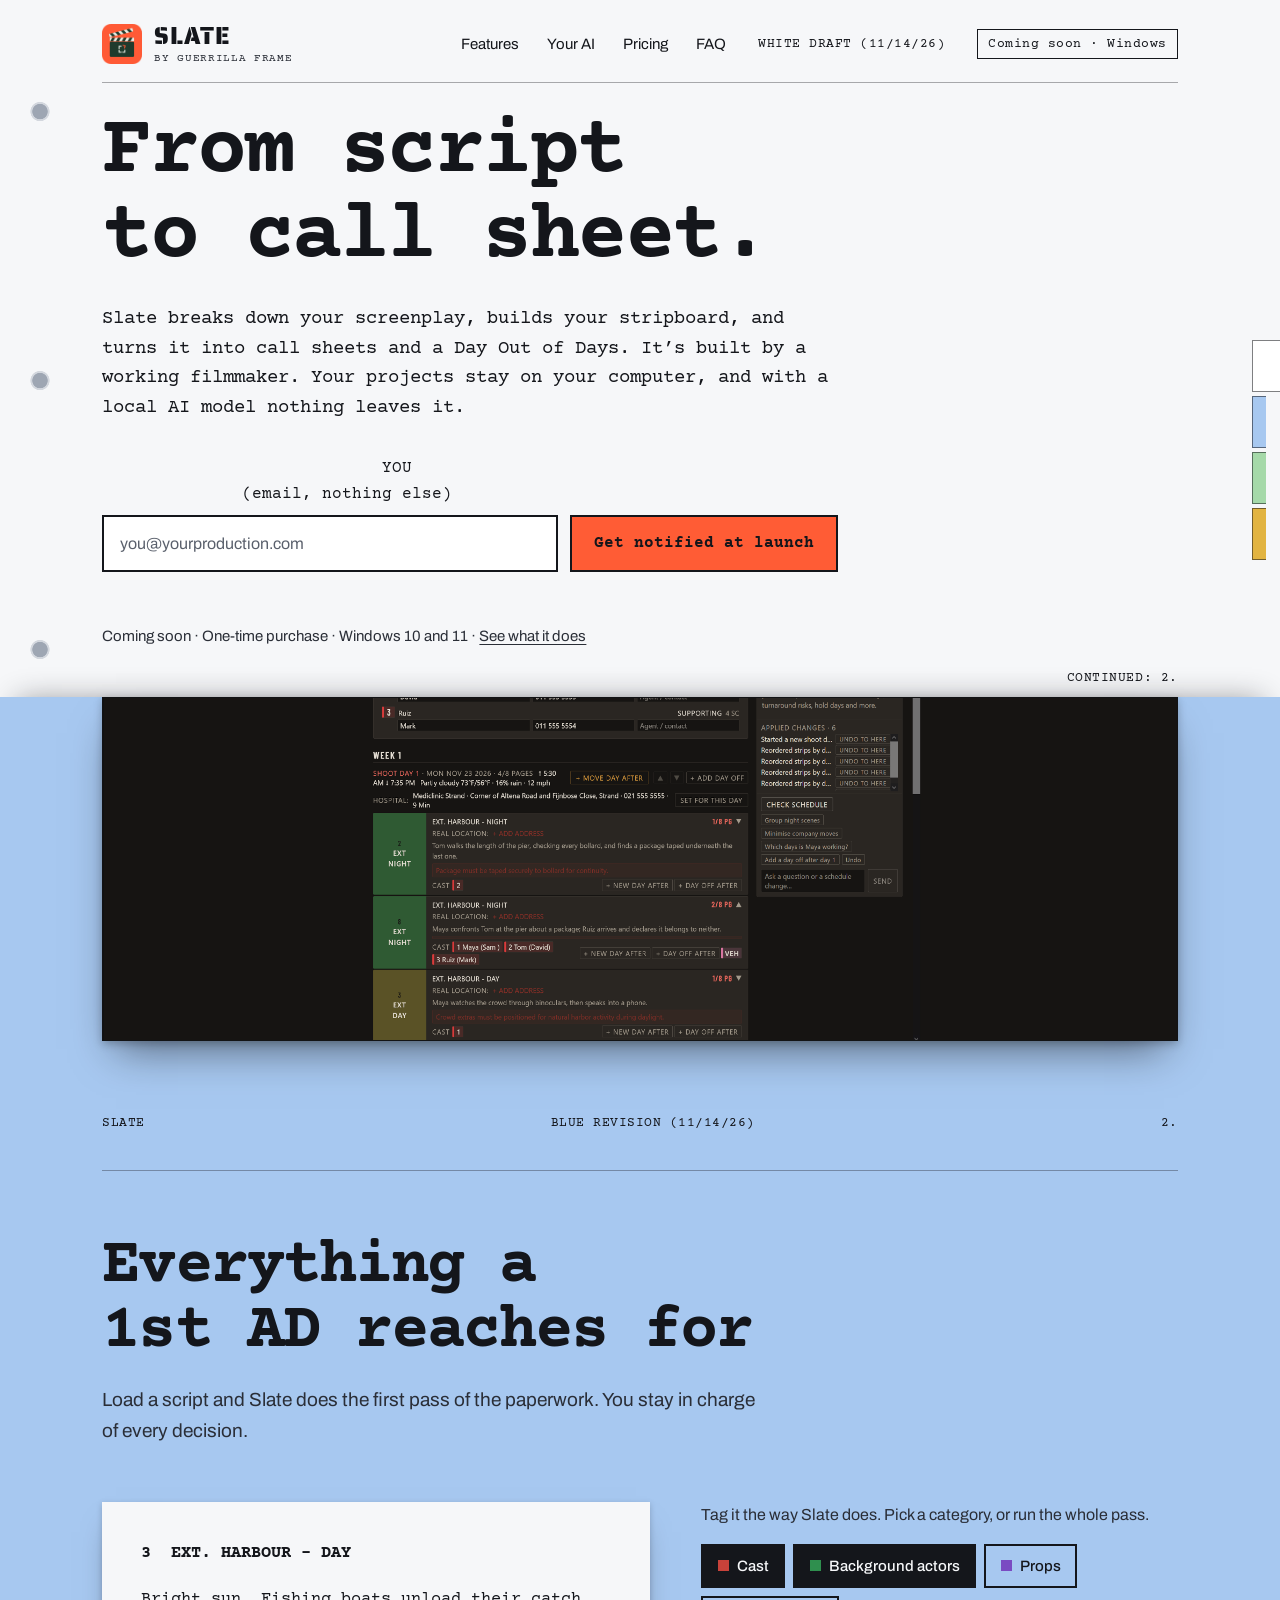
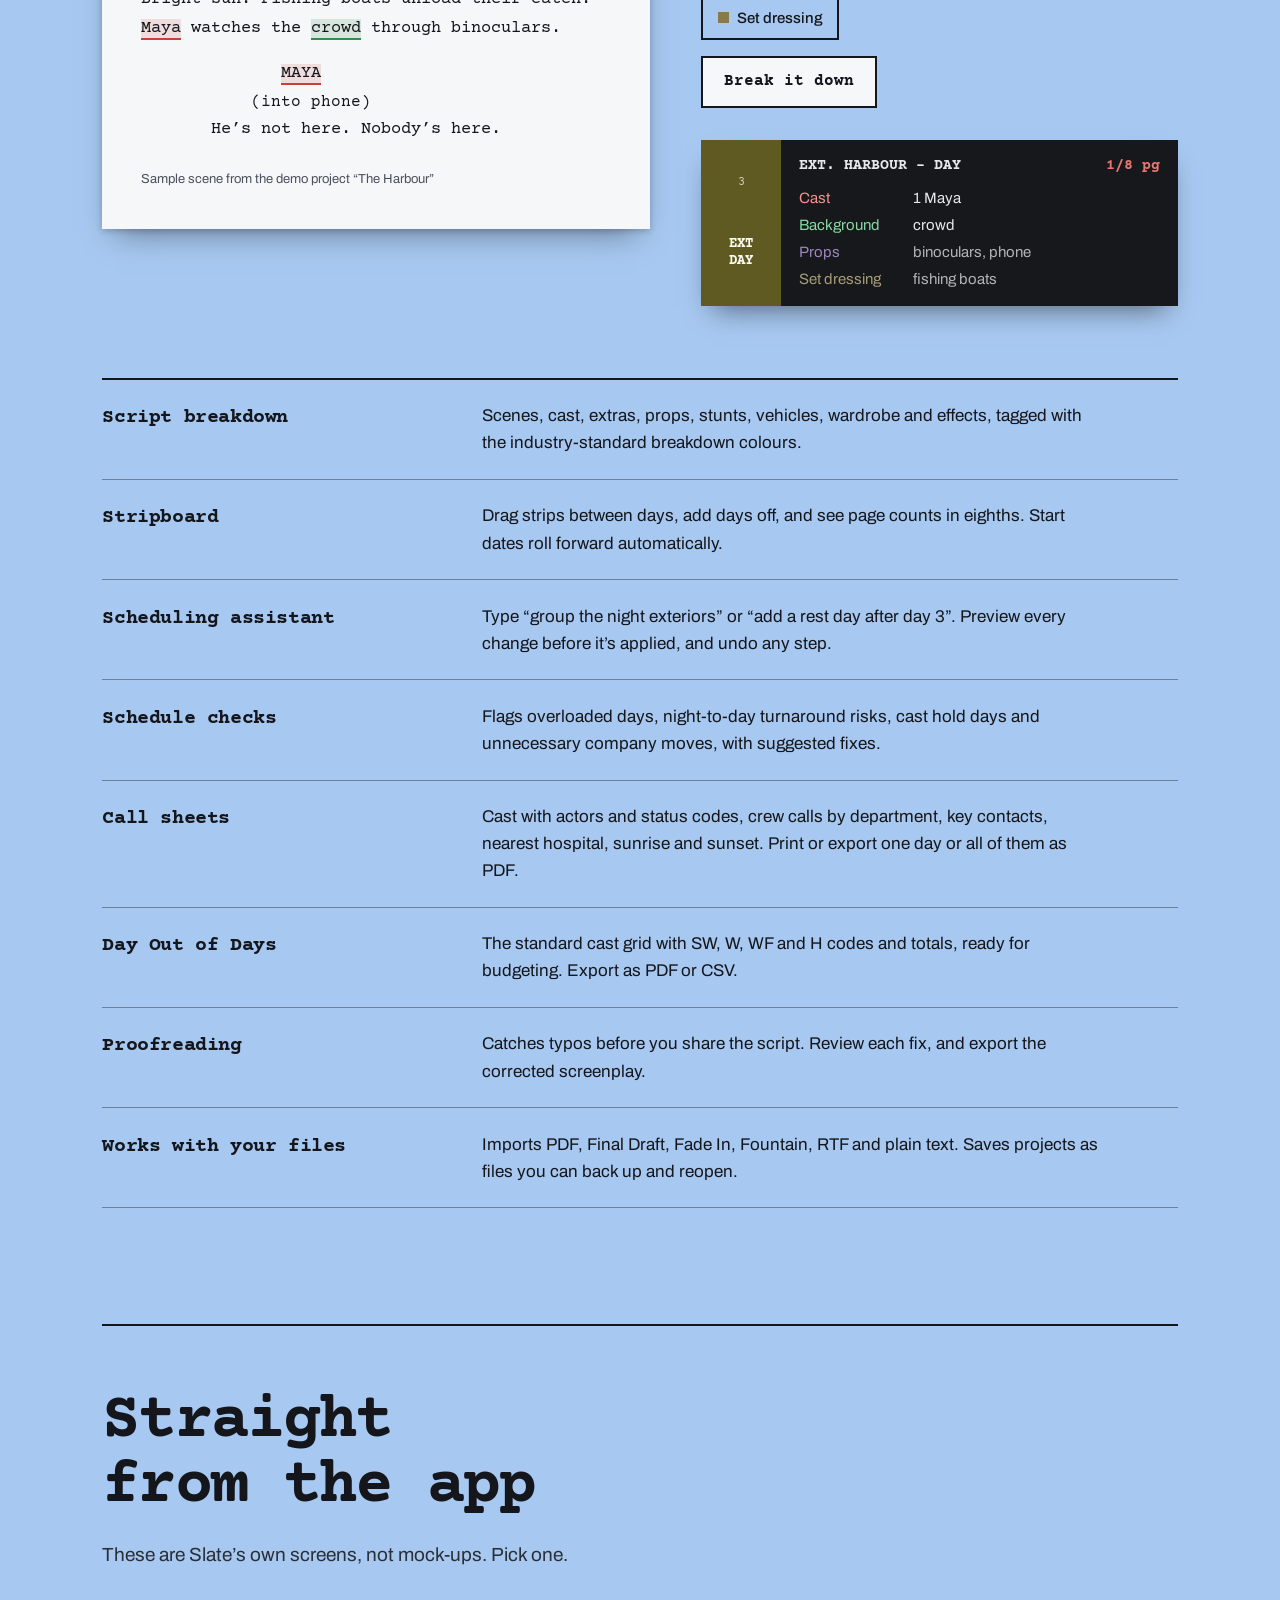
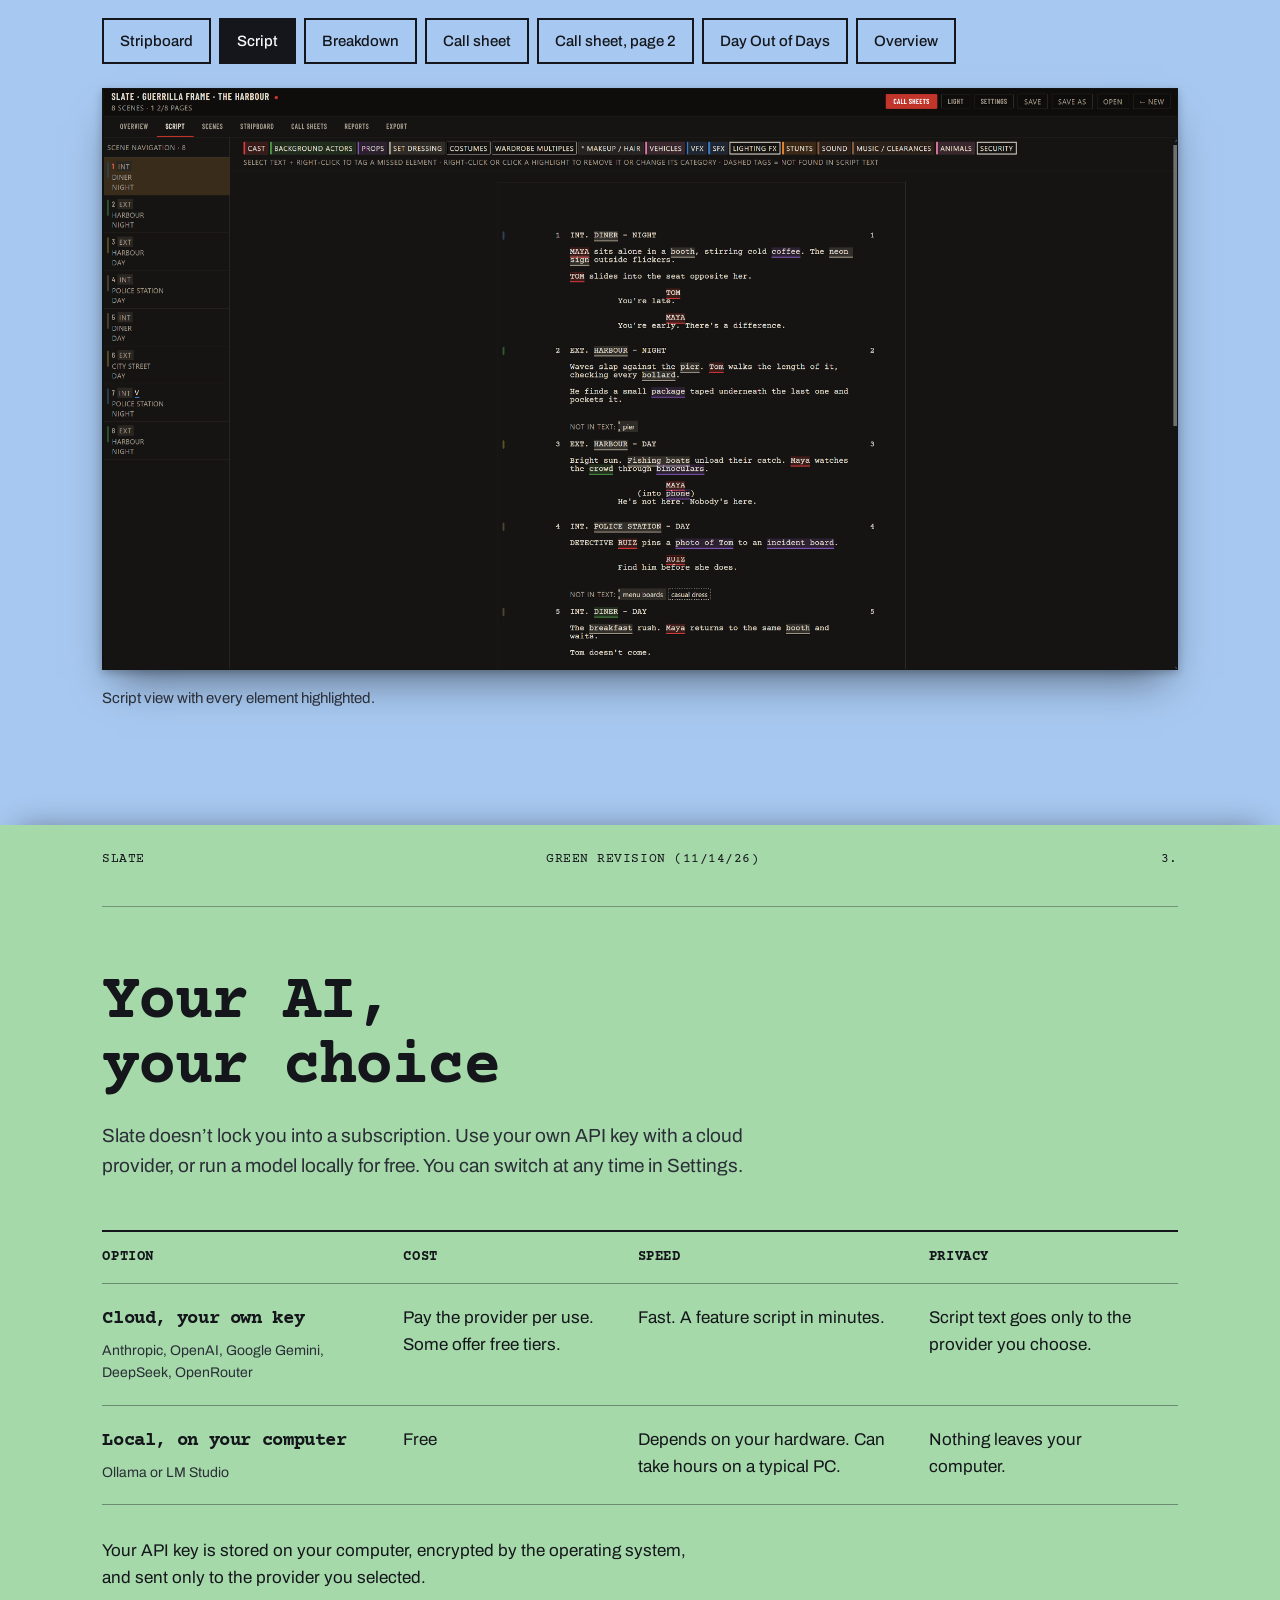
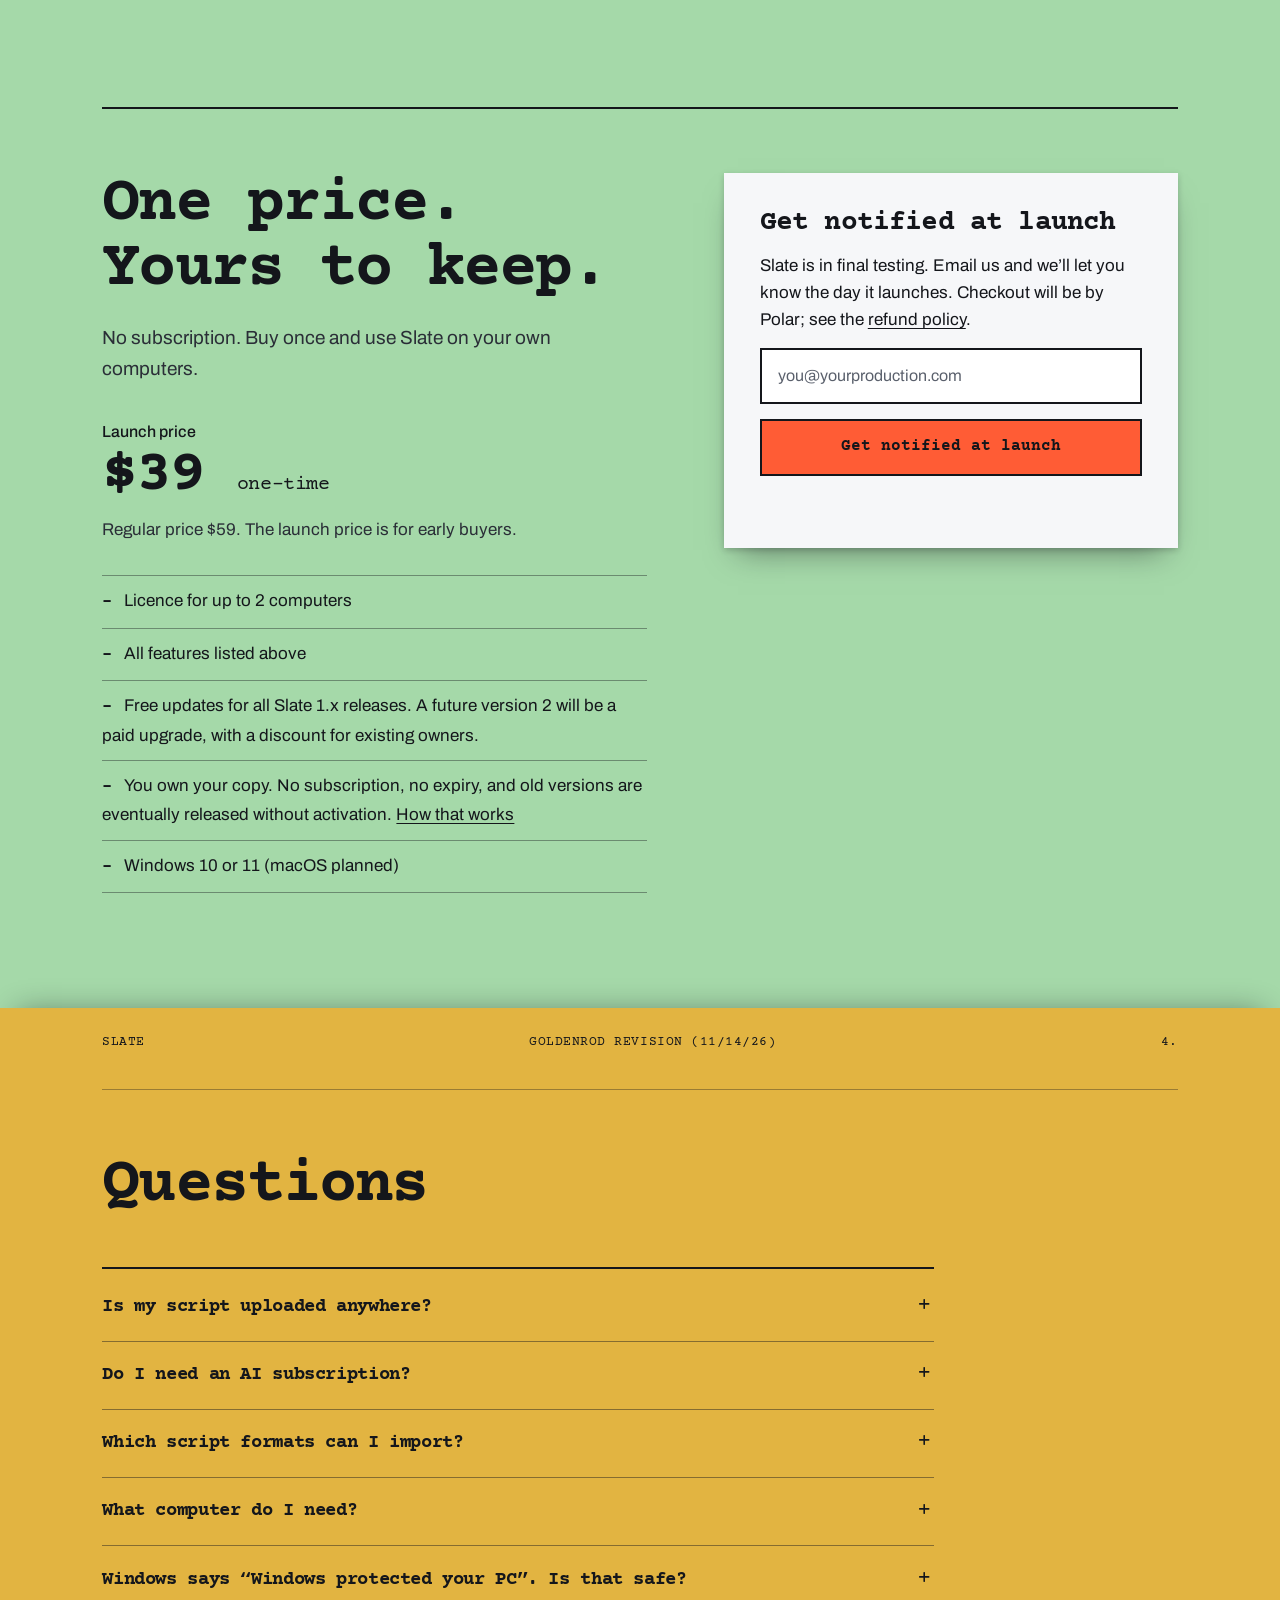
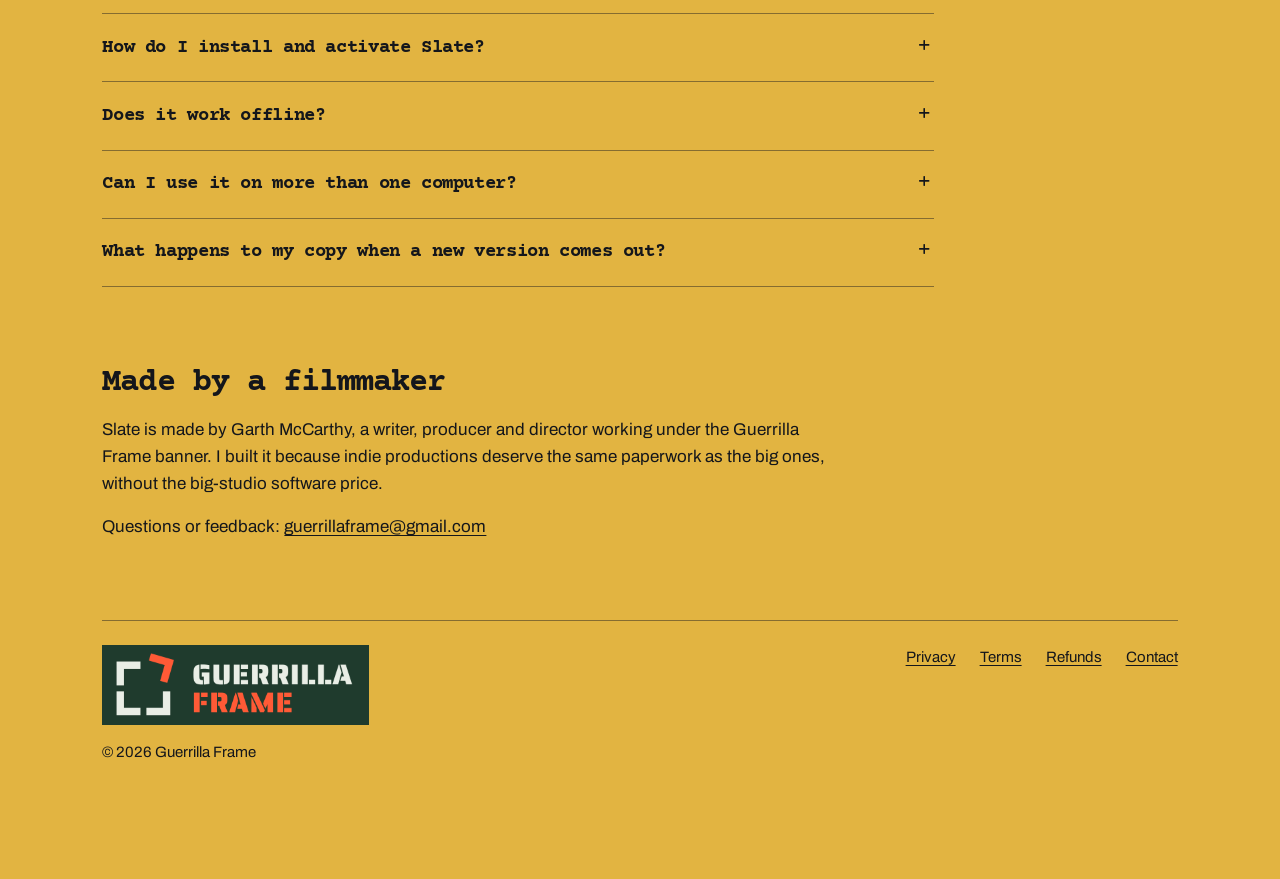
==== commit effbf308: "FAQ: Windows SmartScreen warning and install/activate steps Co-Authored-By: Claude Opus 5.5 <noreply" ====
--- a/index.html
+++ b/index.html
@@ -212,9 +212,11 @@
       <details><summary>Do I need an AI subscription?</summary><p>No. You can run a free local model, or use your own API key with a cloud provider and pay only for what you use.</p></details>
       <details><summary>Which script formats can I import?</summary><p>PDF (with selectable text), Final Draft (.fdx), Fade In, Fountain, RTF and plain text.</p></details>
       <details><summary>What computer do I need?</summary><p>Windows 10 or 11. Cloud AI works on any reasonable machine. Running AI locally needs a strong computer: a recent graphics card with at least 12&nbsp;GB of video memory and 32&nbsp;GB or more of RAM is a sensible starting point, and it is much slower than cloud AI.</p></details>
+      <details id="install"><summary>Windows says &ldquo;Windows protected your PC&rdquo;. Is that safe?</summary><p>Yes. Windows shows this for new software from small independent developers until enough people have installed it. Click <strong>More info</strong>, then <strong>Run anyway</strong>. You only see it when installing, not each time you open Slate. Only run the installer you downloaded from your Slate purchase email or your Polar order page.</p></details>
+      <details><summary>How do I install and activate Slate?</summary><p>Download the installer from your purchase email or your Polar order page and run it (see the Windows warning above). When Slate opens, paste the licence key from the same email and click <strong>Activate</strong>. You only need the internet for activation; after that Slate works offline.</p></details>
       <details><summary>Does it work offline?</summary><p>Yes, with a local AI model. Your schedule, call sheets and reports are always available offline. Weather forecasts need an internet connection; sunrise and sunset don&rsquo;t.</p></details>
       <details><summary>Can I use it on more than one computer?</summary><p>Yes, on up to 2 computers. You can move your licence to a new computer from Settings.</p></details>
-      <details><summary>What happens to my copy when a new version comes out?</summary><p>You keep it. Your licence never expires, and your version keeps working. Three years after a newer major version comes out, we release a final build of the old version with licence activation removed, so it&rsquo;s yours to keep using for good. If Guerrilla Frame ever stops selling Slate, everyone who bought it gets an activation-free version.</p></details>
+      <details><summary>What happens to my copy when a new version comes out?</summary><p>You keep it. Your licence never expires, and your version keeps working. We keep supporting it for a year after a newer major version comes out, and three years after that new version comes out, we release a final build of the old version with licence activation removed, so it&rsquo;s yours to keep using for good. If Guerrilla Frame ever stops selling Slate, everyone who bought it gets an activation-free version.</p></details>
     </div>
 
     <div class="about">
